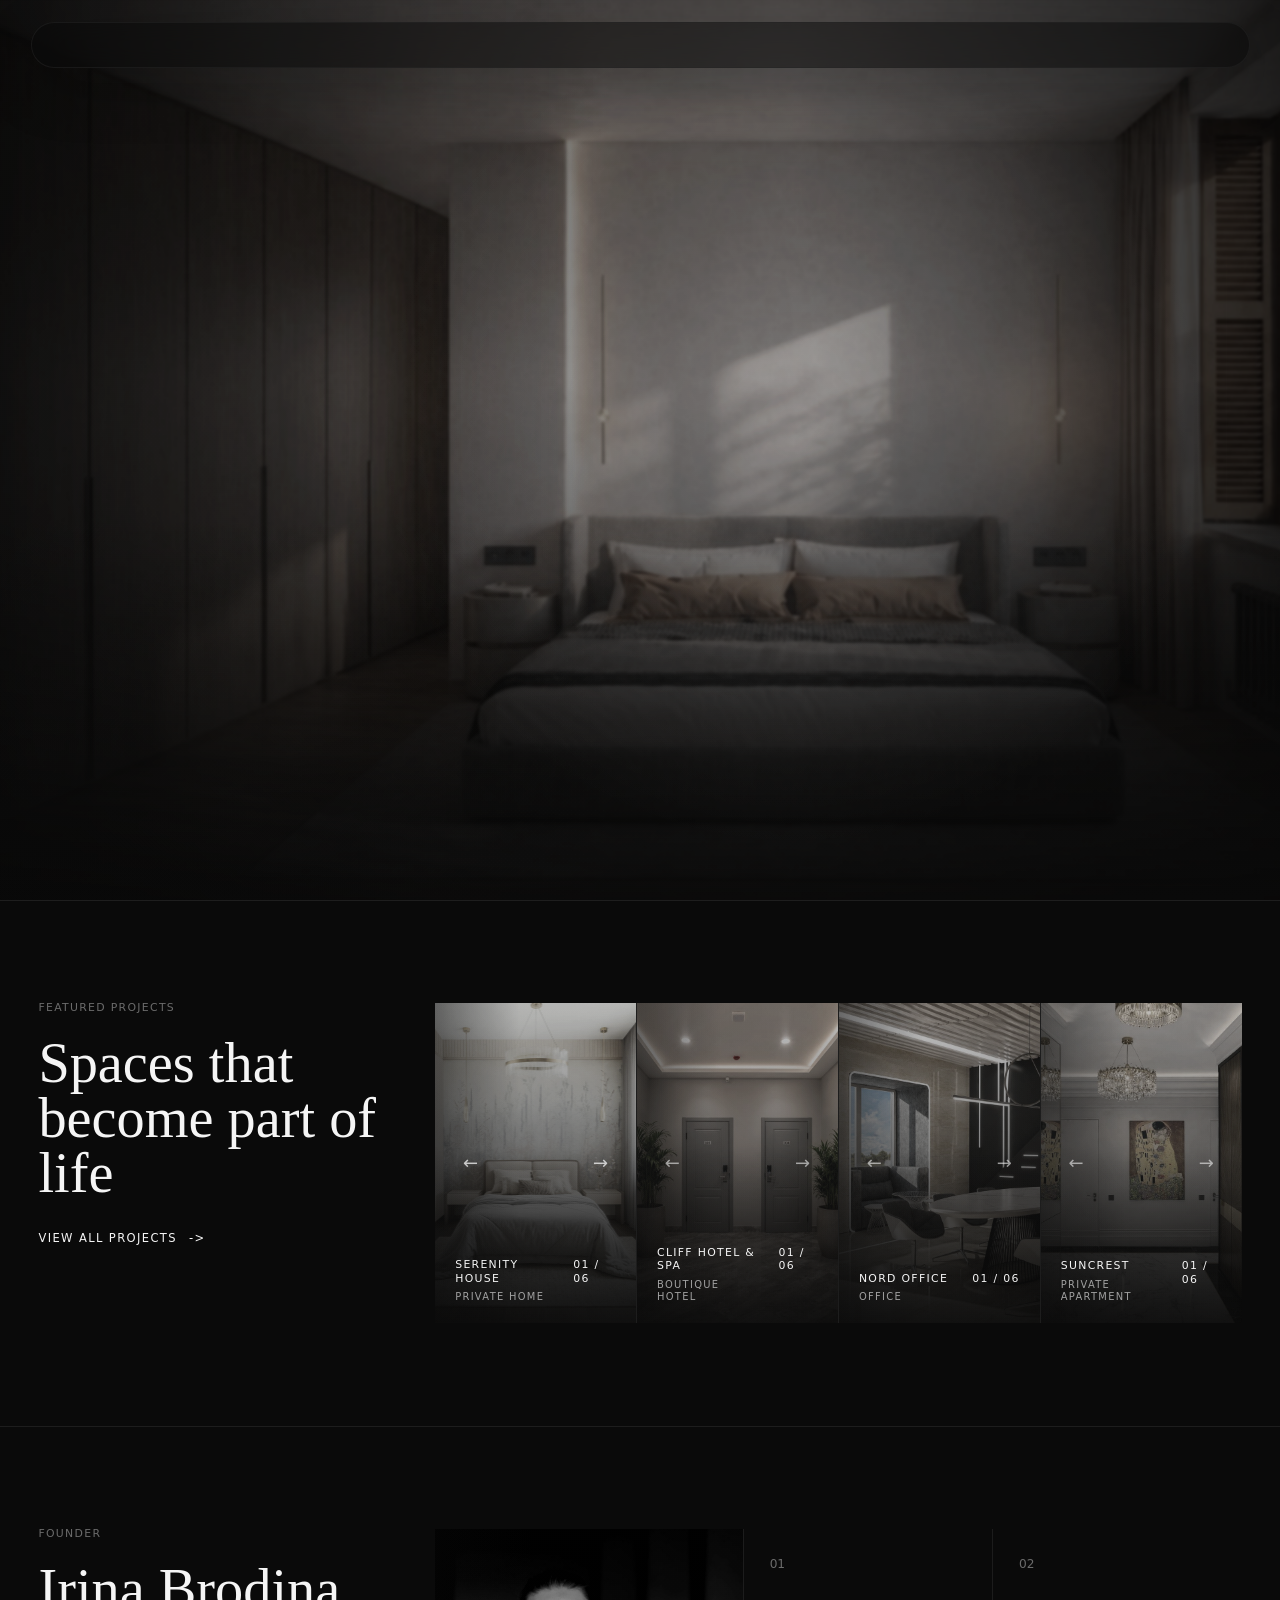
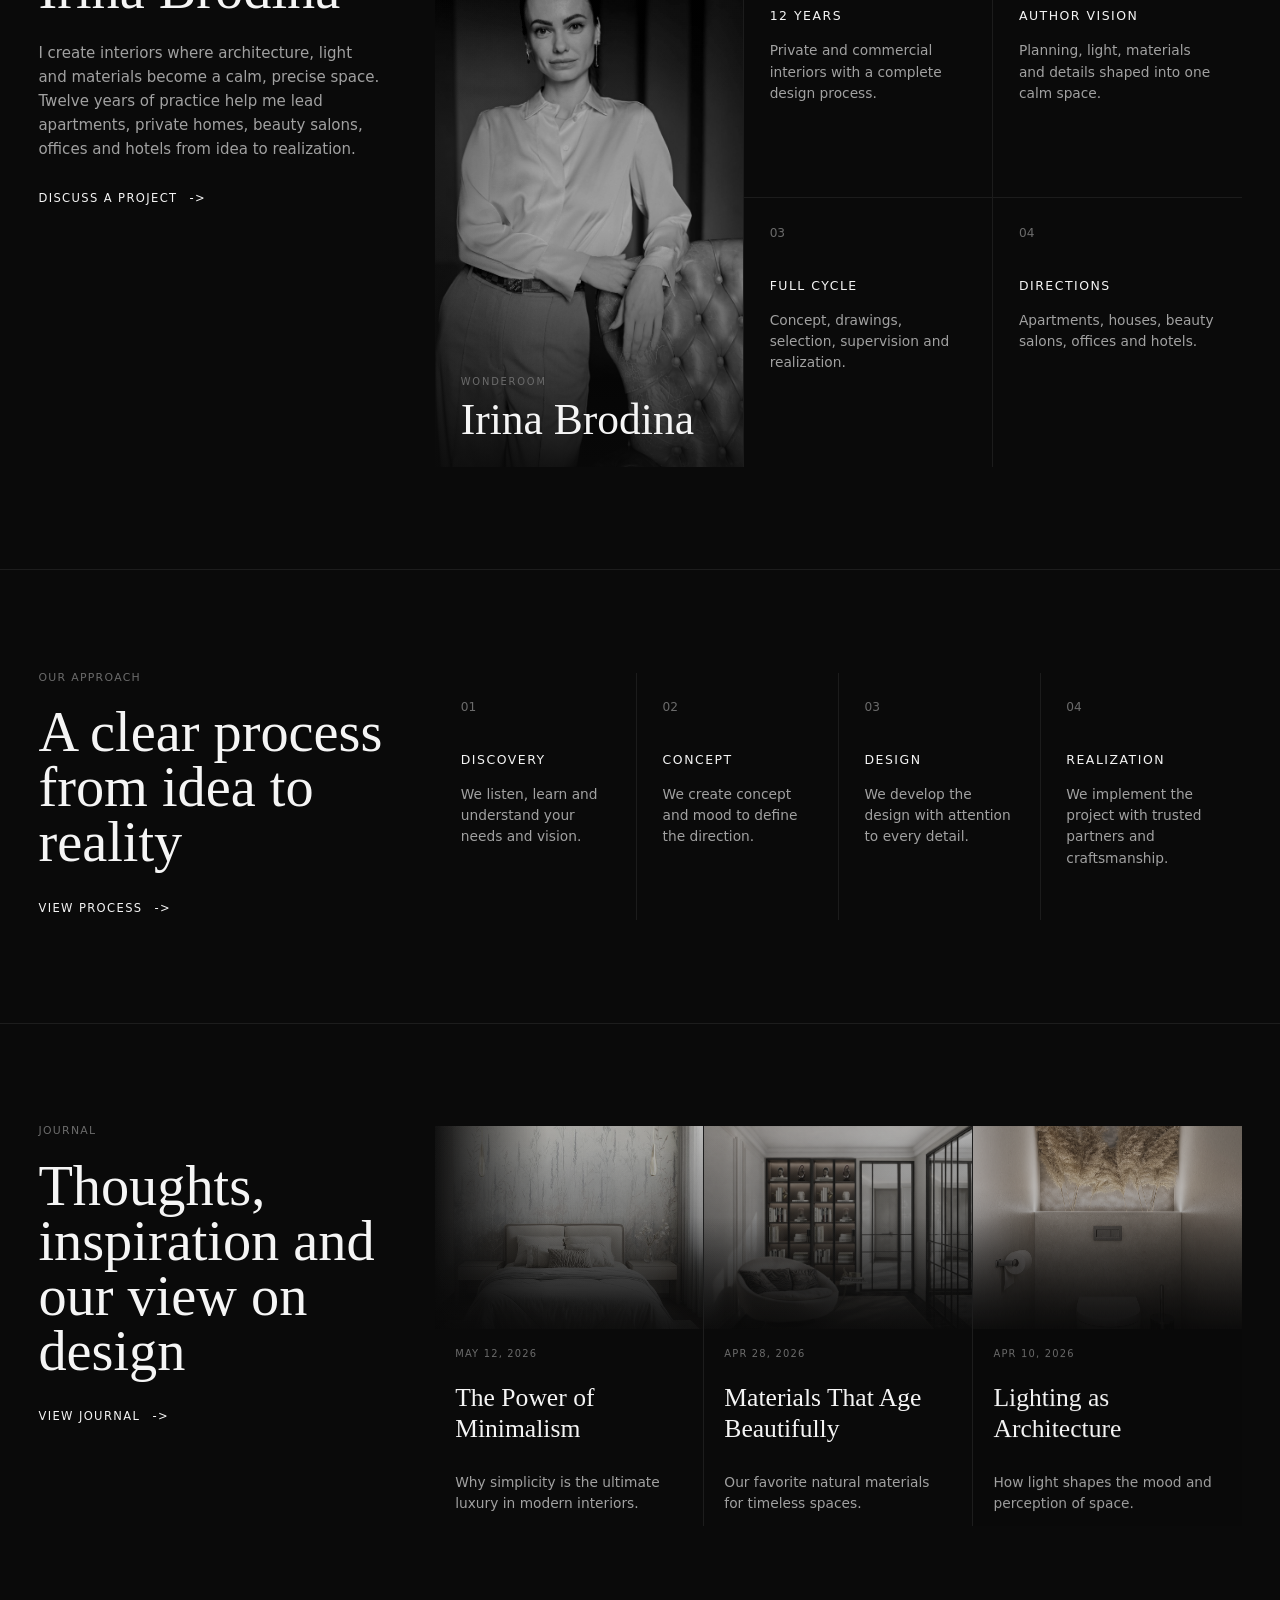
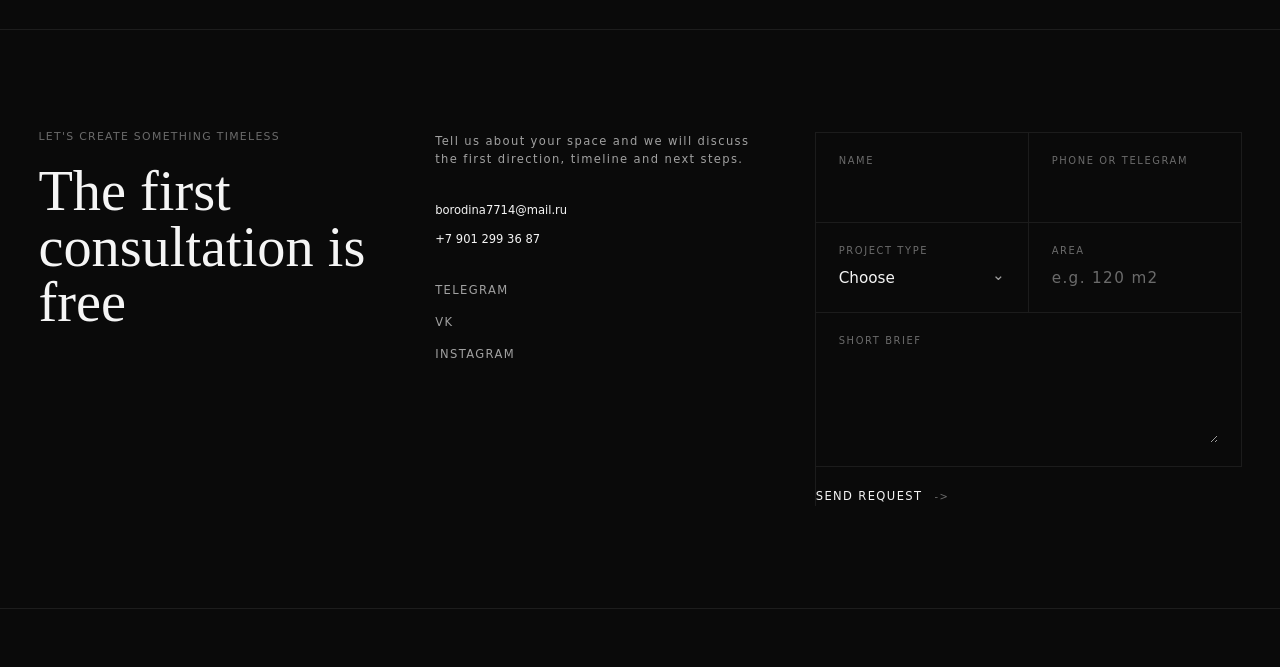
==== index.html @ 6af22ea6 "Publish Wonderoom site" ====
<!DOCTYPE html><!--IxKHUyxn0K_UED8dIggJj--><html lang="ru"><head><meta charSet="utf-8"/><meta name="viewport" content="width=device-width, initial-scale=1"/><link rel="stylesheet" href="/_next/static/css/6bedab13535512f5.css" data-precedence="next"/><link rel="preload" as="script" fetchPriority="low" href="/_next/static/chunks/webpack-cd83c9cb890566c8.js"/><script src="/_next/static/chunks/acfafb44-8249079a6627ac92.js" async=""></script><script src="/_next/static/chunks/920-04951d5553441ac6.js" async=""></script><script src="/_next/static/chunks/main-app-3232a878d8e9ecc8.js" async=""></script><script src="/_next/static/chunks/app/layout-41213d267ded97e7.js" async=""></script><script src="/_next/static/chunks/04763798-db63f59124e081f3.js" async=""></script><script src="/_next/static/chunks/419-ff4fd379685bbec3.js" async=""></script><script src="/_next/static/chunks/app/page-e47fb7f293f98ce8.js" async=""></script><meta name="theme-color" content="#0A0A0A"/><meta name="color-scheme" content="dark"/><title>Wonderoom - студия дизайна интерьеров</title><meta name="description" content="Wonderoom - премиальная студия дизайна интерьеров Ирины Бродиной: квартиры, частные дома, офисы, отели и салоны красоты с полным циклом проектирования."/><meta name="application-name" content="Wonderoom"/><meta name="author" content="Irina Brodina"/><meta name="keywords" content="дизайн интерьера,дизайн интерьеров,студия дизайна интерьера,дизайн проект интерьера,дизайн интерьера квартиры,дизайн интерьера дома,современный дизайн интерьера,дизайн интерьера кухни,дизайн интерьера спальни,дизайн интерьера гостиной,дизайн интерьера фото,дизайн интерьера онлайн,дизайн интерьера 3d,интерьерная студия,дизайнер интерьера,премиальный дизайн интерьера,дизайн интерьера Москва,дизайн интерьера Санкт-Петербург,дизайн интерьера Екатеринбург,дизайн интерьера Краснодар,дизайн интерьера Сочи"/><meta name="creator" content="Wonderoom Studio"/><meta name="publisher" content="Wonderoom Studio"/><meta name="robots" content="index, follow"/><meta name="googlebot" content="index, follow, max-video-preview:-1, max-image-preview:large, max-snippet:-1"/><link rel="canonical" href="https://wonderoom.studio"/><link rel="alternate" hrefLang="ru" href="https://wonderoom.studio"/><link rel="alternate" hrefLang="en" href="https://wonderoom.studio"/><meta property="og:title" content="Wonderoom - студия дизайна интерьеров"/><meta property="og:description" content="Wonderoom - премиальная студия дизайна интерьеров Ирины Бродиной: квартиры, частные дома, офисы, отели и салоны красоты с полным циклом проектирования."/><meta property="og:url" content="https://wonderoom.studio"/><meta property="og:site_name" content="Wonderoom"/><meta property="og:locale" content="ru_RU"/><meta property="og:image" content="https://wonderoom.studio/images/wonderoom-hero.jpg"/><meta property="og:image:width" content="1200"/><meta property="og:image:height" content="630"/><meta property="og:image:alt" content="Wonderoom interior design studio"/><meta property="og:locale:alternate" content="en_US"/><meta property="og:type" content="website"/><meta name="twitter:card" content="summary_large_image"/><meta name="twitter:title" content="Wonderoom - студия дизайна интерьеров"/><meta name="twitter:description" content="Wonderoom - премиальная студия дизайна интерьеров Ирины Бродиной: квартиры, частные дома, офисы, отели и салоны красоты с полным циклом проектирования."/><meta name="twitter:image" content="https://wonderoom.studio/images/wonderoom-hero.jpg"/><script src="/_next/static/chunks/polyfills-42372ed130431b0a.js" noModule=""></script></head><body><div hidden=""><!--$--><!--/$--></div><script type="application/ld+json">{"@context":"https://schema.org","@type":"InteriorDesign","name":"Wonderoom","url":"https://wonderoom.studio","image":"https://wonderoom.studio/images/wonderoom-hero.jpg","description":"Wonderoom - премиальная студия дизайна интерьеров Ирины Бродиной: квартиры, частные дома, офисы, отели и салоны красоты с полным циклом проектирования.","founder":{"@type":"Person","name":"Ирина Бродина","alternateName":"Irina Brodina"},"email":"borodina7714@mail.ru","telephone":"+79012993687","sameAs":["https://t.me/Amaya_weekday","https://vk.com/borodina7714","https://instagram.com/Amaya_weekday"],"areaServed":["Москва","Санкт-Петербург","Екатеринбург","Краснодар","Сочи","Россия"],"serviceType":["Дизайн интерьера квартиры","Дизайн интерьера дома","Дизайн интерьера офиса","Дизайн интерьера отеля","Дизайн интерьера салона красоты"]}</script><main id="top" class="wonderoom-site   "><nav class="hero-nav" aria-label="Primary navigation"><a href="#top" aria-label="Wonderoom home">Wonderoom</a><div class="hero-menu"><a href="#projects">Projects</a><a href="#studio">Studio</a><a href="#approach">Approach</a><a href="#journal">Journal</a><a href="#contacts">Contacts</a></div><div class="hero-actions"><button type="button" class="language-toggle" aria-label="Switch language"><span class="">RU</span><span>/</span><span class="is-active">EN</span></button><button type="button" class="hero-menu-button" aria-expanded="false"><span class="menu-line" aria-hidden="true"></span><span>Menu</span></button></div></nav><section class="intro-hero" aria-label="Wonderoom interior design studio"><div class="hero-visual" aria-hidden="true"></div><div class="hero-shade" aria-hidden="true"></div><div class="threshold-frame" aria-hidden="true"><div class="threshold-blackout"></div><div class="threshold-aperture"><div class="threshold-sweep"></div></div><div class="threshold-veil"></div><span class="threshold-line threshold-line-center"></span></div><div class="hero-layout"><div class="hero-copy"><p class="hero-kicker">Interior Design Studio</p><h1>Wonderoom</h1><p>We create timeless spaces for living, hospitality and business. Architecture. Interiors. Atmosphere.</p><a href="#projects" class="site-link">Explore projects<span aria-hidden="true">-&gt;</span></a></div><div class="hero-directions" aria-label="Studio directions"><a href="#projects" class="hero-direction"><span>Private Homes</span><span>01</span></a><a href="#projects" class="hero-direction"><span>Hotels</span><span>02</span></a><a href="#projects" class="hero-direction"><span>Offices</span><span>03</span></a><a href="#projects" class="hero-direction"><span>Beauty Salons</span><span>04</span></a><a href="#projects" class="hero-direction"><span>Commercial Spaces</span><span>05</span></a></div></div><div class="site-mobile-menu " aria-hidden="true" aria-label="Menu" aria-modal="false" role="dialog"><button type="button" class="site-mobile-menu__close" aria-label="Close"><span aria-hidden="true"></span><span aria-hidden="true"></span></button><nav class="site-mobile-menu__nav" aria-label="Menu"><button type="button">Projects</button><button type="button">Studio</button><button type="button">Approach</button><button type="button">Journal</button><button type="button">Contacts</button></nav></div></section><section id="projects" class="site-section featured-section"><div class="section-heading"><p class="section-eyebrow">Featured projects</p><h2>Spaces that become part of life</h2><a href="#contacts" class="site-link">View all projects<span aria-hidden="true">-&gt;</span></a></div><div class="project-showcase" aria-label="Serenity House"><article class="project-card project-card-1 is-active"><button type="button" class="project-card__preview" aria-label="Serenity House: Private Home"><span class="project-image" style="--project-image:url(&quot;/images/projects/wonderoom-private-home-01.jpg&quot;)" aria-hidden="true"></span><span class="project-meta"><span><strong>Serenity House</strong><small>Private Home</small></span><span>01 / 06</span></span></button><span class="project-controls" aria-label="Serenity House"><button type="button" aria-label="Serenity House previous image">←</button><button type="button" aria-label="Serenity House next image">→</button></span></article><article class="project-card project-card-2 "><button type="button" class="project-card__preview" aria-label="Cliff Hotel &amp; Spa: Boutique Hotel"><span class="project-image" style="--project-image:url(&quot;/images/projects/wonderoom-hotel-01.jpg&quot;)" aria-hidden="true"></span><span class="project-meta"><span><strong>Cliff Hotel &amp; Spa</strong><small>Boutique Hotel</small></span><span>01 / 06</span></span></button><span class="project-controls" aria-label="Cliff Hotel &amp; Spa"><button type="button" aria-label="Cliff Hotel &amp; Spa previous image">←</button><button type="button" aria-label="Cliff Hotel &amp; Spa next image">→</button></span></article><article class="project-card project-card-3 "><button type="button" class="project-card__preview" aria-label="Nord Office: Office"><span class="project-image" style="--project-image:url(&quot;/images/projects/wonderoom-office-01.jpg&quot;)" aria-hidden="true"></span><span class="project-meta"><span><strong>Nord Office</strong><small>Office</small></span><span>01 / 06</span></span></button><span class="project-controls" aria-label="Nord Office"><button type="button" aria-label="Nord Office previous image">←</button><button type="button" aria-label="Nord Office next image">→</button></span></article><article class="project-card project-card-4 "><button type="button" class="project-card__preview" aria-label="Suncrest: Private Apartment"><span class="project-image" style="--project-image:url(&quot;/images/projects/wonderoom-suncrest-01.jpg&quot;)" aria-hidden="true"></span><span class="project-meta"><span><strong>Suncrest</strong><small>Private Apartment</small></span><span>01 / 06</span></span></button><span class="project-controls" aria-label="Suncrest"><button type="button" aria-label="Suncrest previous image">←</button><button type="button" aria-label="Suncrest next image">→</button></span></article></div></section><section id="studio" class="site-section studio-section"><div class="section-heading"><p class="section-eyebrow">Founder</p><h2>Irina Brodina</h2><p>I create interiors where architecture, light and materials become a calm, precise space. Twelve years of practice help me lead apartments, private homes, beauty salons, offices and hotels from idea to realization.</p><a href="#contacts" class="site-link">Discuss a project<span aria-hidden="true">-&gt;</span></a></div><div class="studio-values studio-founder-grid"><figure class="founder-portrait" aria-label="Irina Brodina"><span class="founder-portrait__image" aria-hidden="true"></span><figcaption><span>Wonderoom</span><strong>Irina Brodina</strong></figcaption></figure><article class="value-card"><span>01</span><h3>12 years</h3><p>Private and commercial interiors with a complete design process.</p></article><article class="value-card"><span>02</span><h3>Author vision</h3><p>Planning, light, materials and details shaped into one calm space.</p></article><article class="value-card"><span>03</span><h3>Full cycle</h3><p>Concept, drawings, selection, supervision and realization.</p></article><article class="value-card"><span>04</span><h3>Directions</h3><p>Apartments, houses, beauty salons, offices and hotels.</p></article></div></section><section id="approach" class="site-section approach-section"><div class="section-heading"><p class="section-eyebrow">Our approach</p><h2>A clear process from idea to reality</h2><a href="#contacts" class="site-link">View process<span aria-hidden="true">-&gt;</span></a></div><div class="process-grid"><article class="process-step"><span>01</span><h3>Discovery</h3><p>We listen, learn and understand your needs and vision.</p></article><article class="process-step"><span>02</span><h3>Concept</h3><p>We create concept and mood to define the direction.</p></article><article class="process-step"><span>03</span><h3>Design</h3><p>We develop the design with attention to every detail.</p></article><article class="process-step"><span>04</span><h3>Realization</h3><p>We implement the project with trusted partners and craftsmanship.</p></article></div></section><section id="journal" class="site-section journal-section"><div class="section-heading"><p class="section-eyebrow">Journal</p><h2>Thoughts, inspiration and our view on design</h2><a href="#contacts" class="site-link">View journal<span aria-hidden="true">-&gt;</span></a></div><div class="journal-grid"><article class="journal-card journal-card-1"><span class="journal-image" aria-hidden="true"></span><time>May 12, 2026</time><h3>The Power of Minimalism</h3><p>Why simplicity is the ultimate luxury in modern interiors.</p></article><article class="journal-card journal-card-2"><span class="journal-image" aria-hidden="true"></span><time>Apr 28, 2026</time><h3>Materials That Age Beautifully</h3><p>Our favorite natural materials for timeless spaces.</p></article><article class="journal-card journal-card-3"><span class="journal-image" aria-hidden="true"></span><time>Apr 10, 2026</time><h3>Lighting as Architecture</h3><p>How light shapes the mood and perception of space.</p></article></div></section><section id="contacts" class="site-section contact-section"><div class="section-heading"><p class="section-eyebrow">Let&#x27;s create something timeless</p><h2>The first consultation is free</h2></div><div class="contact-details"><div class="contact-copy"><p>Tell us about your space and we will discuss the first direction, timeline and next steps.</p><address><a href="mailto:borodina7714@mail.ru">borodina7714@mail.ru</a><a href="tel:+79012993687">+7 901 299 36 87</a></address><div class="social-links"><a href="https://t.me/Amaya_weekday">Telegram</a><a href="https://vk.com/borodina7714">VK</a><a href="https://instagram.com/Amaya_weekday">Instagram</a></div></div><form class="contact-form"><label><span>Name</span><input autoComplete="name" required="" name="name"/></label><label><span>Phone or Telegram</span><input autoComplete="tel" required="" name="contact"/></label><label><span>Project type</span><input type="hidden" required="" name="projectType" value=""/><div class="contact-select "><button type="button" class="contact-select__trigger" aria-expanded="false"><span>Choose</span><span aria-hidden="true">⌄</span></button><div class="contact-select__options"><button type="button">Apartment</button><button type="button">Private home</button><button type="button">Beauty salon</button><button type="button">Office</button><button type="button">Hotel</button></div></div></label><label><span>Area</span><input placeholder="e.g. 120 m2" name="area"/></label><label class="contact-form__message"><span>Short brief</span><textarea name="message" rows="4" required=""></textarea></label><button type="submit" class="site-link contact-form__submit">Send request<span aria-hidden="true">-&gt;</span></button></form></div></section><footer class="site-footer"><a href="#top">Wonderoom</a><span>© 2026 Wonderoom Studio. <!-- -->All rights reserved.</span><a href="#top">Privacy policy</a></footer></main><!--$--><!--/$--><script src="/_next/static/chunks/webpack-cd83c9cb890566c8.js" id="_R_" async=""></script><script>(self.__next_f=self.__next_f||[]).push([0])</script><script>self.__next_f.push([1,"1:\"$Sreact.fragment\"\n2:I[6075,[\"177\",\"static/chunks/app/layout-41213d267ded97e7.js\"],\"AppProviders\"]\n3:I[4827,[],\"\"]\n4:I[1063,[],\"\"]\n5:I[746,[\"701\",\"static/chunks/04763798-db63f59124e081f3.js\",\"419\",\"static/chunks/419-ff4fd379685bbec3.js\",\"974\",\"static/chunks/app/page-e47fb7f293f98ce8.js\"],\"IntroHero\"]\n6:I[6050,[],\"OutletBoundary\"]\n8:I[9479,[],\"AsyncMetadataOutlet\"]\na:I[6050,[],\"ViewportBoundary\"]\nc:I[6050,[],\"MetadataBoundary\"]\nd:\"$Sreact.suspense\"\nf:I[6177,[],\"\"]\n:HL[\"/_next/static/css/6bedab13535512f5.css\",\"style\"]\n"])</script><script>self.__next_f.push([1,"0:{\"P\":null,\"b\":\"IxKHUyxn0K-UED8dIggJj\",\"p\":\"\",\"c\":[\"\",\"\"],\"i\":false,\"f\":[[[\"\",{\"children\":[\"__PAGE__\",{}]},\"$undefined\",\"$undefined\",true],[\"\",[\"$\",\"$1\",\"c\",{\"children\":[[[\"$\",\"link\",\"0\",{\"rel\":\"stylesheet\",\"href\":\"/_next/static/css/6bedab13535512f5.css\",\"precedence\":\"next\",\"crossOrigin\":\"$undefined\",\"nonce\":\"$undefined\"}]],[\"$\",\"html\",null,{\"lang\":\"ru\",\"children\":[\"$\",\"body\",null,{\"children\":[[\"$\",\"script\",null,{\"type\":\"application/ld+json\",\"dangerouslySetInnerHTML\":{\"__html\":\"{\\\"@context\\\":\\\"https://schema.org\\\",\\\"@type\\\":\\\"InteriorDesign\\\",\\\"name\\\":\\\"Wonderoom\\\",\\\"url\\\":\\\"https://wonderoom.studio\\\",\\\"image\\\":\\\"https://wonderoom.studio/images/wonderoom-hero.jpg\\\",\\\"description\\\":\\\"Wonderoom - премиальная студия дизайна интерьеров Ирины Бродиной: квартиры, частные дома, офисы, отели и салоны красоты с полным циклом проектирования.\\\",\\\"founder\\\":{\\\"@type\\\":\\\"Person\\\",\\\"name\\\":\\\"Ирина Бродина\\\",\\\"alternateName\\\":\\\"Irina Brodina\\\"},\\\"email\\\":\\\"borodina7714@mail.ru\\\",\\\"telephone\\\":\\\"+79012993687\\\",\\\"sameAs\\\":[\\\"https://t.me/Amaya_weekday\\\",\\\"https://vk.com/borodina7714\\\",\\\"https://instagram.com/Amaya_weekday\\\"],\\\"areaServed\\\":[\\\"Москва\\\",\\\"Санкт-Петербург\\\",\\\"Екатеринбург\\\",\\\"Краснодар\\\",\\\"Сочи\\\",\\\"Россия\\\"],\\\"serviceType\\\":[\\\"Дизайн интерьера квартиры\\\",\\\"Дизайн интерьера дома\\\",\\\"Дизайн интерьера офиса\\\",\\\"Дизайн интерьера отеля\\\",\\\"Дизайн интерьера салона красоты\\\"]}\"}}],[\"$\",\"$L2\",null,{\"children\":[\"$\",\"$L3\",null,{\"parallelRouterKey\":\"children\",\"error\":\"$undefined\",\"errorStyles\":\"$undefined\",\"errorScripts\":\"$undefined\",\"template\":[\"$\",\"$L4\",null,{}],\"templateStyles\":\"$undefined\",\"templateScripts\":\"$undefined\",\"notFound\":[[[\"$\",\"title\",null,{\"children\":\"404: This page could not be found.\"}],[\"$\",\"div\",null,{\"style\":{\"fontFamily\":\"system-ui,\\\"Segoe UI\\\",Roboto,Helvetica,Arial,sans-serif,\\\"Apple Color Emoji\\\",\\\"Segoe UI Emoji\\\"\",\"height\":\"100vh\",\"textAlign\":\"center\",\"display\":\"flex\",\"flexDirection\":\"column\",\"alignItems\":\"center\",\"justifyContent\":\"center\"},\"children\":[\"$\",\"div\",null,{\"children\":[[\"$\",\"style\",null,{\"dangerouslySetInnerHTML\":{\"__html\":\"body{color:#000;background:#fff;margin:0}.next-error-h1{border-right:1px solid rgba(0,0,0,.3)}@media (prefers-color-scheme:dark){body{color:#fff;background:#000}.next-error-h1{border-right:1px solid rgba(255,255,255,.3)}}\"}}],[\"$\",\"h1\",null,{\"className\":\"next-error-h1\",\"style\":{\"display\":\"inline-block\",\"margin\":\"0 20px 0 0\",\"padding\":\"0 23px 0 0\",\"fontSize\":24,\"fontWeight\":500,\"verticalAlign\":\"top\",\"lineHeight\":\"49px\"},\"children\":404}],[\"$\",\"div\",null,{\"style\":{\"display\":\"inline-block\"},\"children\":[\"$\",\"h2\",null,{\"style\":{\"fontSize\":14,\"fontWeight\":400,\"lineHeight\":\"49px\",\"margin\":0},\"children\":\"This page could not be found.\"}]}]]}]}]],[]],\"forbidden\":\"$undefined\",\"unauthorized\":\"$undefined\"}]}]]}]}]]}],{\"children\":[\"__PAGE__\",[\"$\",\"$1\",\"c\",{\"children\":[[\"$\",\"$L5\",null,{}],null,[\"$\",\"$L6\",null,{\"children\":[\"$L7\",[\"$\",\"$L8\",null,{\"promise\":\"$@9\"}]]}]]}],{},null,false]},null,false],[\"$\",\"$1\",\"h\",{\"children\":[null,[[\"$\",\"$La\",null,{\"children\":\"$Lb\"}],null],[\"$\",\"$Lc\",null,{\"children\":[\"$\",\"div\",null,{\"hidden\":true,\"children\":[\"$\",\"$d\",null,{\"fallback\":null,\"children\":\"$Le\"}]}]}]]}],false]],\"m\":\"$undefined\",\"G\":[\"$f\",[]],\"s\":false,\"S\":true}\n"])</script><script>self.__next_f.push([1,"b:[[\"$\",\"meta\",\"0\",{\"charSet\":\"utf-8\"}],[\"$\",\"meta\",\"1\",{\"name\":\"viewport\",\"content\":\"width=device-width, initial-scale=1\"}],[\"$\",\"meta\",\"2\",{\"name\":\"theme-color\",\"content\":\"#0A0A0A\"}],[\"$\",\"meta\",\"3\",{\"name\":\"color-scheme\",\"content\":\"dark\"}]]\n7:null\n"])</script><script>self.__next_f.push([1,"9:{\"metadata\":[[\"$\",\"title\",\"0\",{\"children\":\"Wonderoom - студия дизайна интерьеров\"}],[\"$\",\"meta\",\"1\",{\"name\":\"description\",\"content\":\"Wonderoom - премиальная студия дизайна интерьеров Ирины Бродиной: квартиры, частные дома, офисы, отели и салоны красоты с полным циклом проектирования.\"}],[\"$\",\"meta\",\"2\",{\"name\":\"application-name\",\"content\":\"Wonderoom\"}],[\"$\",\"meta\",\"3\",{\"name\":\"author\",\"content\":\"Irina Brodina\"}],[\"$\",\"meta\",\"4\",{\"name\":\"keywords\",\"content\":\"дизайн интерьера,дизайн интерьеров,студия дизайна интерьера,дизайн проект интерьера,дизайн интерьера квартиры,дизайн интерьера дома,современный дизайн интерьера,дизайн интерьера кухни,дизайн интерьера спальни,дизайн интерьера гостиной,дизайн интерьера фото,дизайн интерьера онлайн,дизайн интерьера 3d,интерьерная студия,дизайнер интерьера,премиальный дизайн интерьера,дизайн интерьера Москва,дизайн интерьера Санкт-Петербург,дизайн интерьера Екатеринбург,дизайн интерьера Краснодар,дизайн интерьера Сочи\"}],[\"$\",\"meta\",\"5\",{\"name\":\"creator\",\"content\":\"Wonderoom Studio\"}],[\"$\",\"meta\",\"6\",{\"name\":\"publisher\",\"content\":\"Wonderoom Studio\"}],[\"$\",\"meta\",\"7\",{\"name\":\"robots\",\"content\":\"index, follow\"}],[\"$\",\"meta\",\"8\",{\"name\":\"googlebot\",\"content\":\"index, follow, max-video-preview:-1, max-image-preview:large, max-snippet:-1\"}],[\"$\",\"link\",\"9\",{\"rel\":\"canonical\",\"href\":\"https://wonderoom.studio\"}],[\"$\",\"link\",\"10\",{\"rel\":\"alternate\",\"hrefLang\":\"ru\",\"href\":\"https://wonderoom.studio\"}],[\"$\",\"link\",\"11\",{\"rel\":\"alternate\",\"hrefLang\":\"en\",\"href\":\"https://wonderoom.studio\"}],[\"$\",\"meta\",\"12\",{\"property\":\"og:title\",\"content\":\"Wonderoom - студия дизайна интерьеров\"}],[\"$\",\"meta\",\"13\",{\"property\":\"og:description\",\"content\":\"Wonderoom - премиальная студия дизайна интерьеров Ирины Бродиной: квартиры, частные дома, офисы, отели и салоны красоты с полным циклом проектирования.\"}],[\"$\",\"meta\",\"14\",{\"property\":\"og:url\",\"content\":\"https://wonderoom.studio\"}],[\"$\",\"meta\",\"15\",{\"property\":\"og:site_name\",\"content\":\"Wonderoom\"}],[\"$\",\"meta\",\"16\",{\"property\":\"og:locale\",\"content\":\"ru_RU\"}],[\"$\",\"meta\",\"17\",{\"property\":\"og:image\",\"content\":\"https://wonderoom.studio/images/wonderoom-hero.jpg\"}],[\"$\",\"meta\",\"18\",{\"property\":\"og:image:width\",\"content\":\"1200\"}],[\"$\",\"meta\",\"19\",{\"property\":\"og:image:height\",\"content\":\"630\"}],[\"$\",\"meta\",\"20\",{\"property\":\"og:image:alt\",\"content\":\"Wonderoom interior design studio\"}],[\"$\",\"meta\",\"21\",{\"property\":\"og:locale:alternate\",\"content\":\"en_US\"}],[\"$\",\"meta\",\"22\",{\"property\":\"og:type\",\"content\":\"website\"}],[\"$\",\"meta\",\"23\",{\"name\":\"twitter:card\",\"content\":\"summary_large_image\"}],[\"$\",\"meta\",\"24\",{\"name\":\"twitter:title\",\"content\":\"Wonderoom - студия дизайна интерьеров\"}],[\"$\",\"meta\",\"25\",{\"name\":\"twitter:description\",\"content\":\"Wonderoom - премиальная студия дизайна интерьеров Ирины Бродиной: квартиры, частные дома, офисы, отели и салоны красоты с полным циклом проектирования.\"}],[\"$\",\"meta\",\"26\",{\"name\":\"twitter:image\",\"content\":\"https://wonderoom.studio/images/wonderoom-hero.jpg\"}]],\"error\":null,\"digest\":\"$undefined\"}\n"])</script><script>self.__next_f.push([1,"e:\"$9:metadata\"\n"])</script></body></html>
---- _next/static/css/6bedab13535512f5.css ----
:root{--color-background-primary:10 10 10;--color-background-secondary:17 17 17;--color-surface:23 23 23;--color-border:38 38 38;--color-text-primary:245 245 245;--color-text-secondary:161 161 161;--color-text-muted:107 107 107;--page-gutter:clamp(1.25rem,4vw,4rem);--container-max:90rem;--content-max:72rem;--measure-max:46rem;--grid-columns:12;--grid-gap:clamp(1rem,2vw,2rem);--section-space-min:10rem;--section-space:12rem;--section-space-max:13.75rem;--space-1:0.25rem;--space-2:0.5rem;--space-3:0.75rem;--space-4:1rem;--space-5:1.25rem;--space-6:1.5rem;--space-8:2rem;--space-10:2.5rem;--space-12:3rem;--space-16:4rem;--space-20:5rem;--space-24:6rem;--space-32:8rem;--space-40:10rem;--space-48:12rem;--space-56:14rem;--radius-none:0;--radius-subtle:0.5rem;--radius-card:1rem;--radius-pill:9999px;--shadow-none:none;--z-base:0;--z-dropdown:20;--z-sticky:30;--z-overlay:40;--z-modal:50;--font-sans:"Geist","Neue Montreal",Inter,ui-sans-serif,system-ui,-apple-system,BlinkMacSystemFont,"Segoe UI",sans-serif;--font-display:"Cormorant Garamond",Georgia,Cambria,"Times New Roman",Times,serif;--font-mono:"SFMono-Regular",Consolas,"Liberation Mono",Menlo,Courier,monospace;--font-size-small:0.875rem;--font-size-body:1.125rem;--font-size-subtitle:1.5rem;--font-size-section-title:4rem;--font-size-hero-title:7rem;--line-height-hero:0.95;--line-height-title:1;--line-height-subtitle:1.25;--line-height-body:1.6;--line-height-small:1.45;--letter-spacing-default:0;--letter-spacing-title:0;--letter-spacing-ui:0;--font-weight-regular:400;--font-weight-medium:500;--font-weight-semibold:600;--duration-fast:300ms;--duration-normal:600ms;--duration-slow:1000ms;--duration-hero-intro:2800ms;--ease-cinematic:cubic-bezier(0.16,1,0.3,1);--ease-soft:cubic-bezier(0.22,1,0.36,1);--ease-fade:cubic-bezier(0.33,1,0.68,1);--blur-reveal:1rem;--scale-reveal:1.025}@media (prefers-reduced-motion:reduce){*,:after,:before{animation-duration:.01ms!important;animation-iteration-count:1!important;scroll-behavior:auto!important;transition-duration:.01ms!important}}.wonderoom-site{min-height:100vh;overflow-x:hidden;background:rgb(var(--color-background-primary));color:rgb(var(--color-text-primary));position:relative}.wonderoom-site button{font:inherit}.wonderoom-site a,.wonderoom-site button{-webkit-tap-highlight-color:transparent}.wonderoom-site a:focus-visible,.wonderoom-site button:focus-visible{outline:1px solid rgb(var(--color-text-secondary)/.7);outline-offset:.35rem}.intro-hero{min-height:100svh;overflow:hidden;isolation:isolate;border-bottom:1px solid rgb(var(--color-border)/.72);background:rgb(var(--color-background-primary))}.intro-hero,.site-footer,.site-section{position:relative}.intro-hero:before,.site-section:after,.site-section:before{position:absolute;inset:0;content:"";display:none;pointer-events:none}.intro-hero:before{z-index:1;opacity:.32;background:linear-gradient(112deg,transparent 0 34%,rgb(var(--color-text-primary)/.045) 48%,transparent 64%),radial-gradient(circle at 70% 34%,rgb(var(--color-text-primary)/.05),transparent 24rem);filter:blur(9px);animation:room-light-drift 16s var(--ease-cinematic) infinite alternate}.hero-visual{z-index:0;transform-origin:center;background-image:linear-gradient(90deg,rgb(var(--color-background-primary)/.82) 0,rgb(var(--color-background-primary)/.2) 34%,rgb(var(--color-background-primary)/.06) 62%,rgb(var(--color-background-primary)/.74) 100%),linear-gradient(180deg,rgb(var(--color-background-primary)/.25) 0,rgb(var(--color-background-primary)/.08) 42%,rgb(var(--color-background-primary)/.82) 100%),url(/images/wonderoom-hero.jpg);background-position:50%;background-size:cover;filter:saturate(.42);will-change:transform,filter}.hero-shade,.hero-visual{position:absolute;inset:0}.hero-shade{z-index:1;background:radial-gradient(circle at 62% 48%,rgb(var(--color-text-primary)/.1),transparent 26rem),linear-gradient(90deg,rgb(var(--color-background-primary)/.28),transparent 48%),linear-gradient(180deg,transparent 58%,rgb(var(--color-background-primary)/.8));pointer-events:none;animation:room-light-drift 18s var(--ease-cinematic) infinite alternate}.hero-layout{position:relative;z-index:4;display:grid;width:100%;min-height:100svh;grid-template-rows:auto 1fr;gap:clamp(2rem,5vw,5rem);padding:clamp(1.25rem,3vw,3rem)}.hero-nav{position:fixed;top:clamp(.85rem,2vw,1.35rem);right:clamp(.85rem,2.4vw,2.25rem);left:clamp(.85rem,2.4vw,2.25rem);z-index:120;display:grid;width:auto;min-width:0;grid-template-columns:minmax(8rem,1fr) auto minmax(8rem,1fr);align-items:center;gap:2rem;padding:.85rem clamp(1rem,1.8vw,1.35rem);border:1px solid rgb(var(--color-border)/.55);border-radius:9999px;background:rgb(var(--color-background-primary)/.54);backdrop-filter:blur(18px);box-shadow:0 1.2rem 3.5rem rgb(var(--color-background-primary)/.24);color:rgb(var(--color-text-primary)/.82);font-size:.72rem;letter-spacing:.1em;line-height:1;text-transform:uppercase;transform:translateZ(0) scale(1);will-change:opacity,transform,filter;transition:opacity .82s var(--ease-soft),transform .92s var(--ease-cinematic),filter .82s var(--ease-soft),background-color var(--duration-normal) var(--ease-soft),border-color var(--duration-normal) var(--ease-soft)}.wonderoom-site.is-menu-open .hero-nav,.wonderoom-site.is-nav-hidden .hero-nav{opacity:0;pointer-events:none;filter:blur(6px);transform:translate3d(0,calc(-100% - 2rem),0) scale(.985)}.hero-nav>a{font-family:var(--font-display);font-size:clamp(.95rem,1.3vw,1.15rem);letter-spacing:.04em}.hero-actions,.hero-menu,.hero-menu-button,.language-toggle{display:flex;align-items:center}.hero-menu{justify-content:center;gap:clamp(1rem,2.3vw,2.3rem);color:rgb(var(--color-text-secondary))}.hero-menu a,.site-mobile-menu__nav button,.social-links a{transition:color var(--duration-normal) var(--ease-soft),opacity var(--duration-normal) var(--ease-soft),transform var(--duration-normal) var(--ease-cinematic)}.hero-menu a:hover,.site-mobile-menu__nav button:hover,.social-links a:hover{color:rgb(var(--color-text-primary));transform:translateY(-.12rem)}.hero-actions{justify-self:end;gap:1.25rem}.hero-menu-button,.language-toggle{border:0;background:transparent;color:rgb(var(--color-text-secondary));cursor:pointer;font-size:.72rem;letter-spacing:.1em;line-height:1;text-transform:uppercase;transition:color var(--duration-normal) var(--ease-soft),transform var(--duration-normal) var(--ease-cinematic)}.hero-menu-button:hover,.language-toggle:hover{color:rgb(var(--color-text-primary));transform:translateY(-.1rem)}.language-toggle{gap:.35rem;position:relative;min-width:3.3rem;justify-content:center;overflow:visible}.language-toggle:after{position:absolute;right:0;bottom:-.55rem;left:0;height:1px;content:"";background:rgb(var(--color-text-primary)/.42);opacity:0;transform:scaleX(.25);transform-origin:center;transition:opacity var(--duration-normal) var(--ease-soft),transform var(--duration-normal) var(--ease-cinematic)}.language-toggle:hover:after,.wonderoom-site.is-language-transitioning .language-toggle:after{opacity:1;transform:scaleX(1)}.language-toggle .is-active{color:rgb(var(--color-text-primary));transition:color var(--duration-normal) var(--ease-soft)}.language-toggle span{transition:color var(--duration-normal) var(--ease-soft),opacity var(--duration-normal) var(--ease-soft),transform var(--duration-normal) var(--ease-cinematic)}.wonderoom-site.is-language-transitioning .language-toggle span{opacity:.48;transform:translateY(-.12rem)}.wonderoom-site.is-language-transitioning .contact-details>*,.wonderoom-site.is-language-transitioning .founder-portrait figcaption>*,.wonderoom-site.is-language-transitioning .hero-copy>*,.wonderoom-site.is-language-transitioning .hero-direction,.wonderoom-site.is-language-transitioning .hero-menu a,.wonderoom-site.is-language-transitioning .journal-card>*,.wonderoom-site.is-language-transitioning .process-step>*,.wonderoom-site.is-language-transitioning .project-meta,.wonderoom-site.is-language-transitioning .section-heading>*,.wonderoom-site.is-language-transitioning .site-mobile-menu__nav button,.wonderoom-site.is-language-transitioning .value-card>*{opacity:.52;filter:blur(6px);transform:translateY(.45rem);transition:opacity var(--duration-normal) var(--ease-soft),filter var(--duration-normal) var(--ease-cinematic),transform var(--duration-normal) var(--ease-cinematic)}.hero-menu-button{gap:1rem}.menu-line{display:block;width:2.5rem;height:1px;background:rgb(var(--color-text-secondary));transform-origin:right;transition:background-color var(--duration-normal) var(--ease-soft),transform var(--duration-normal) var(--ease-cinematic)}.hero-menu-button:hover .menu-line{background:rgb(var(--color-text-primary));transform:scaleX(.72)}.hero-copy{grid-row:2;align-self:end;width:min(38rem,100%);min-width:0;padding-bottom:clamp(4rem,10vh,7rem)}.contact-details,.hero-kicker,.journal-card time,.project-meta,.section-eyebrow,.site-footer,.site-link{letter-spacing:.12em;text-transform:uppercase}.hero-kicker{margin:0 0 1.05rem;color:rgb(var(--color-text-secondary));font-size:clamp(.68rem,.9vw,.82rem);letter-spacing:.36em;line-height:1.4}.hero-copy h1,.section-heading h2{margin:0;font-family:var(--font-display);font-weight:var(--font-weight-regular);letter-spacing:0}.hero-copy h1{font-size:clamp(4rem,6.9vw,6.6rem);line-height:.94;text-transform:uppercase}.hero-copy p:not(.hero-kicker){max-width:35rem;margin:1.5rem 0 0;color:rgb(var(--color-text-secondary));font-size:clamp(.95rem,1.2vw,1.08rem);line-height:1.55}.site-link{display:inline-flex;align-items:center;gap:.75rem;margin-top:2rem;color:rgb(var(--color-text-primary));font-size:.72rem;line-height:1;transition:color var(--duration-normal) var(--ease-soft),opacity var(--duration-normal) var(--ease-soft),transform var(--duration-normal) var(--ease-cinematic)}.site-link span{transform:translateY(-.02em);transition:transform var(--duration-normal) var(--ease-cinematic)}.site-link:hover{transform:translateY(-.12rem)}.site-link:hover span{transform:translate(.35rem,-.02em)}.hero-directions{position:absolute;right:clamp(1.25rem,3vw,3rem);bottom:clamp(4rem,10vh,7rem);width:min(28rem,calc(100vw - 2.5rem));min-width:0}.hero-direction{display:flex;align-items:center;justify-content:space-between;border-bottom:1px solid rgb(var(--color-border)/.78);padding:1rem 0;color:rgb(var(--color-text-secondary));font-size:clamp(.72rem,.9vw,.86rem);letter-spacing:.1em;line-height:1;text-transform:uppercase;transition:color var(--duration-normal) var(--ease-soft),border-color var(--duration-normal) var(--ease-soft),opacity var(--duration-normal) var(--ease-soft),padding var(--duration-normal) var(--ease-cinematic),transform var(--duration-normal) var(--ease-cinematic)}.hero-direction:hover{border-color:rgb(var(--color-text-secondary)/.7);color:rgb(var(--color-text-primary));padding-right:.55rem;transform:translateX(.35rem)}.site-mobile-menu{position:fixed;inset:0;z-index:150;display:grid;align-content:center;padding:clamp(1.25rem,3vw,3rem);background:radial-gradient(circle at 78% 18%,rgb(var(--color-text-primary)/.06),transparent 24rem),linear-gradient(90deg,rgb(var(--color-background-primary)/.98),rgb(var(--color-background-secondary)/.96));color:rgb(var(--color-text-primary));font-family:var(--font-display);font-size:clamp(2.2rem,8.4vw,5rem);line-height:1;opacity:0;pointer-events:none;transform:translateY(1.2rem);transition:opacity var(--duration-slow) var(--ease-cinematic),transform var(--duration-slow) var(--ease-cinematic)}.site-mobile-menu:before{position:absolute;inset:0;content:"";background:linear-gradient(112deg,transparent 18%,rgb(var(--color-text-primary)/.035) 48%,transparent 72%);filter:blur(14px);opacity:.72;pointer-events:none}.site-mobile-menu.is-open{opacity:1;pointer-events:auto;transform:translateY(0)}.site-mobile-menu__nav{position:relative;z-index:1;display:grid;gap:clamp(.85rem,2vh,1.35rem)}.site-mobile-menu__nav button{width:-moz-fit-content;width:fit-content;border:0;padding:0;background:transparent;color:rgb(var(--color-text-primary));cursor:pointer;font:inherit;line-height:1;text-align:left}.site-mobile-menu__close{position:absolute;top:clamp(1.25rem,3vw,3rem);right:clamp(1.25rem,3vw,3rem);z-index:2;width:3rem;height:3rem;border:1px solid rgb(var(--color-border)/.86);border-radius:9999px;background:rgb(var(--color-background-primary)/.28);cursor:pointer;transition:border-color var(--duration-normal) var(--ease-soft),transform var(--duration-normal) var(--ease-cinematic)}.site-mobile-menu__close span{position:absolute;top:50%;left:50%;width:1.2rem;height:1px;background:rgb(var(--color-text-primary));transform-origin:center}.site-mobile-menu__close span:first-child{transform:translate(-50%,-50%) rotate(45deg)}.site-mobile-menu__close span:last-child{transform:translate(-50%,-50%) rotate(-45deg)}.site-mobile-menu__close:hover{border-color:rgb(var(--color-text-secondary)/.82);transform:scale(.94)}.threshold-frame{inset:0;z-index:3;overflow:hidden;background:rgb(var(--color-background-primary));pointer-events:none;transform-origin:center;will-change:opacity,transform}.threshold-aperture,.threshold-blackout,.threshold-frame,.threshold-sweep,.threshold-veil{position:absolute}.threshold-blackout{inset:0;background:rgb(var(--color-background-primary))}.threshold-aperture{top:8vh;bottom:8vh;left:50%;width:min(82vw,76rem);overflow:hidden;transform:translateX(-50%);transform-origin:center;background-image:linear-gradient(90deg,rgb(var(--color-background-primary)/.92),rgb(var(--color-background-primary)/.08) 36%,rgb(var(--color-background-primary)/.08) 64%,rgb(var(--color-background-primary)/.92)),linear-gradient(180deg,rgb(var(--color-background-primary)/.14),transparent 38%,rgb(var(--color-background-primary)/.62)),url(/images/wonderoom-hero.jpg);background-position:50%;background-size:cover;box-shadow:0 0 6rem rgb(var(--color-text-primary)/.1),inset 0 0 8rem rgb(var(--color-background-primary)/.62);filter:brightness(.58) saturate(.36);will-change:opacity,transform}.threshold-sweep{inset:-12% auto -12% 0;width:44%;background:linear-gradient(105deg,transparent,rgb(var(--color-text-primary)/.02) 22%,rgb(var(--color-text-primary)/.18) 50%,rgb(var(--color-text-primary)/.03) 72%,transparent);filter:blur(10px);transform:skewX(-12deg);will-change:opacity,transform}.threshold-aperture:after,.threshold-aperture:before{position:absolute;top:0;bottom:0;width:1px;content:"";background:linear-gradient(180deg,transparent,rgb(var(--color-text-primary)/.22) 24%,rgb(var(--color-text-primary)/.5) 52%,rgb(var(--color-text-primary)/.16) 78%,transparent);box-shadow:0 0 2rem rgb(var(--color-text-primary)/.18)}.threshold-aperture:before{left:0}.threshold-aperture:after{right:0}.threshold-veil{inset:0;background:radial-gradient(circle at 50% 44%,rgb(var(--color-text-primary)/.08),transparent 26rem),linear-gradient(90deg,rgb(var(--color-background-primary)/.72),transparent 48%),linear-gradient(180deg,transparent 48%,rgb(var(--color-background-primary)/.76))}.threshold-line{position:absolute;top:7vh;bottom:7vh;left:50%;width:1px;margin-left:-.5px;transform-origin:center;background:linear-gradient(180deg,transparent,rgb(var(--color-text-secondary)/.2) 18%,rgb(var(--color-text-primary)/.86) 52%,rgb(var(--color-text-secondary)/.24) 78%,transparent);box-shadow:0 0 1.6rem rgb(var(--color-text-primary)/.22),0 0 .2rem rgb(var(--color-text-primary)/.2)}.threshold-line-center{top:13vh;bottom:13vh;z-index:2;background:linear-gradient(180deg,transparent,rgb(var(--color-text-secondary)/.16) 16%,rgb(var(--color-text-primary)/.95) 52%,rgb(var(--color-text-secondary)/.18) 84%,transparent)}.site-section{display:grid;grid-template-columns:minmax(15rem,.9fr) minmax(0,2.1fr);gap:clamp(2rem,4vw,5rem);border-bottom:1px solid rgb(var(--color-border)/.7);padding:clamp(3.5rem,8vw,8rem) clamp(1.25rem,3vw,3rem);overflow:hidden}.site-section:before{z-index:0;opacity:.44;background:radial-gradient(circle at 72% 28%,rgb(var(--color-text-primary)/.055),transparent 25rem),linear-gradient(90deg,transparent,rgb(var(--color-text-primary)/.025),transparent);transition:opacity var(--duration-slow) var(--ease-cinematic)}.site-section:after{z-index:0;opacity:.22;background:linear-gradient(116deg,transparent 0 30%,rgb(var(--color-text-primary)/.028) 48%,transparent 68%),radial-gradient(circle at 76% 24%,rgb(var(--color-text-primary)/.032),transparent 22rem);filter:blur(16px)}.site-footer>*,.site-section>*{position:relative;z-index:1}.featured-section:before{opacity:.34;background:radial-gradient(circle at 52% 22%,rgb(var(--color-text-primary)/.05),transparent 22rem),linear-gradient(180deg,rgb(var(--color-background-primary)/.2),rgb(var(--color-background-secondary)/.5))}.studio-section:before{opacity:.5;background:radial-gradient(circle at 18% 20%,rgb(var(--color-text-primary)/.06),transparent 24rem),linear-gradient(90deg,transparent,rgb(var(--color-surface)/.28))}.approach-section:after{opacity:.24;background:linear-gradient(118deg,transparent 0 28%,rgb(var(--color-text-primary)/.035) 52%,transparent 74%),radial-gradient(circle at 42% 36%,rgb(var(--color-text-primary)/.03),transparent 20rem);filter:blur(18px)}.journal-section:before{opacity:.27;background:radial-gradient(circle at 80% 40%,rgb(var(--color-text-primary)/.038),transparent 22rem),linear-gradient(180deg,transparent,rgb(var(--color-surface)/.18))}.contact-section:before{opacity:.62;background:radial-gradient(circle at 76% 50%,rgb(var(--color-text-primary)/.1),transparent 25rem),linear-gradient(90deg,transparent,rgb(var(--color-text-primary)/.045))}.section-heading{max-width:31rem}.section-eyebrow{margin:0 0 1.35rem;color:rgb(var(--color-text-muted));font-size:.68rem;line-height:1}.section-heading h2{color:rgb(var(--color-text-primary));font-size:clamp(2.4rem,4.4vw,4.7rem);line-height:.98}.section-heading p:not(.section-eyebrow){margin:1.5rem 0 0;color:rgb(var(--color-text-secondary));font-size:clamp(.94rem,1.1vw,1.05rem);line-height:1.6}.project-showcase{grid-template-columns:repeat(4,minmax(0,1fr))}.journal-grid,.project-showcase{display:grid;gap:1px;background:rgb(var(--color-border)/.7)}.journal-grid{grid-template-columns:repeat(3,minmax(0,1fr))}.project-card{position:relative;min-height:clamp(17rem,25vw,29rem);overflow:hidden;background:rgb(var(--color-background-secondary));color:rgb(var(--color-text-primary));text-align:left;transform:translateZ(0);transition:outline-color var(--duration-normal) var(--ease-soft),opacity var(--duration-slow) var(--ease-cinematic),transform var(--duration-slow) var(--ease-cinematic),filter var(--duration-slow) var(--ease-cinematic)}.project-card__preview{position:absolute;inset:0;display:grid;width:100%;border:0;padding:0;background:transparent;color:inherit;cursor:pointer;text-align:inherit}.journal-image:after,.project-card:after{content:"";position:absolute;inset:0;background:linear-gradient(180deg,transparent 45%,rgb(var(--color-background-primary)/.78)),radial-gradient(circle at 65% 30%,rgb(var(--color-text-primary)/.08),transparent 16rem);pointer-events:none}.journal-image,.project-image{position:absolute;inset:0;background:linear-gradient(90deg,rgb(var(--color-background-secondary)),transparent 40%),linear-gradient(135deg,rgb(var(--color-surface)),rgb(var(--color-background-primary)));filter:brightness(.82) saturate(.5);transition:filter var(--duration-slow) var(--ease-cinematic),transform 1.4s var(--ease-cinematic)}.project-image{background:linear-gradient(180deg,rgb(var(--color-background-primary)/.08),rgb(var(--color-background-primary)/.78)),linear-gradient(90deg,rgb(var(--color-background-secondary)/.5),transparent 42%),var(--project-image) center /cover;animation:project-image-reveal .9s var(--ease-cinematic) both}.journal-card-1 .journal-image{background:linear-gradient(180deg,rgb(var(--color-background-primary)/.08),rgb(var(--color-background-primary)/.72)),linear-gradient(90deg,rgb(var(--color-background-secondary)),transparent 42%),url(/images/wonderoom-project-home.jpg) 50% /cover}.journal-card-2 .journal-image{background:linear-gradient(180deg,rgb(var(--color-background-primary)/.08),rgb(var(--color-background-primary)/.82)),url(/images/wonderoom-project-apartment.png) 50% /cover}.journal-card-3 .journal-image{background:linear-gradient(90deg,rgb(var(--color-background-primary)/.3),transparent 55%),linear-gradient(180deg,transparent 28%,rgb(var(--color-background-primary)/.76)),url(/images/wonderoom-project-closet.jpg) 50% /cover;background:linear-gradient(180deg,transparent 30%,rgb(var(--color-background-primary)/.76)),url(/images/wonderoom-material-detail.png) 50% /cover}.journal-card:hover .journal-image,.project-card.is-active .project-image,.project-card:hover .project-image{filter:brightness(.98) saturate(.62);transform:scale(1.055)}.project-card.is-active{outline:1px solid rgb(var(--color-text-secondary)/.38);outline-offset:-1px}.project-card:hover{transform:translateY(-.35rem)}.project-controls{position:absolute;inset:0;z-index:2;display:flex;align-items:center;justify-content:space-between;padding:0 .85rem;opacity:.78;transition:opacity var(--duration-normal) var(--ease-soft),transform var(--duration-normal) var(--ease-cinematic);pointer-events:none}.project-card.is-active .project-controls,.project-card:hover .project-controls{opacity:1}.project-controls button{position:relative;display:grid;width:clamp(2.35rem,3.4vw,3.25rem);height:clamp(2.35rem,3.4vw,3.25rem);place-items:center;border:0;border-radius:9999px;background:transparent;color:rgb(var(--color-text-primary));cursor:pointer;line-height:1;opacity:.76;pointer-events:auto;transition:border-color var(--duration-normal) var(--ease-soft),background-color var(--duration-normal) var(--ease-soft),opacity var(--duration-normal) var(--ease-soft),transform var(--duration-normal) var(--ease-cinematic)}.project-controls button:before{position:absolute;inset:0;border:1px solid rgb(var(--color-text-primary)/.22);border-radius:inherit;content:"";opacity:0;transform:scale(.72);transition:opacity var(--duration-normal) var(--ease-soft),transform var(--duration-normal) var(--ease-cinematic)}.project-controls button:hover{opacity:1;transform:scale(.94)}.project-controls button:hover:before{opacity:1;transform:scale(1)}.project-lightbox{position:fixed;inset:0;z-index:160;display:grid;place-items:center;padding:clamp(1rem,3vw,3rem);background:rgb(var(--color-background-primary)/.96);animation:lightbox-enter var(--duration-normal) var(--ease-cinematic) both}.project-lightbox__figure{position:relative;width:min(100%,88rem);height:min(78vh,52rem);margin:0;overflow:hidden;background:rgb(var(--color-background-secondary))}.project-lightbox__image{position:absolute;inset:0;background:linear-gradient(180deg,transparent 58%,rgb(var(--color-background-primary)/.64)),var(--project-image) center /contain no-repeat;animation:lightbox-image-enter .85s var(--ease-cinematic) both}.project-lightbox figcaption{position:absolute;right:1.25rem;bottom:1.25rem;left:1.25rem;z-index:1;display:flex;justify-content:space-between;gap:1rem;color:rgb(var(--color-text-primary));font-size:.72rem;letter-spacing:.12em;line-height:1.25;text-transform:uppercase}.project-lightbox figcaption small,.project-lightbox figcaption strong{display:block}.project-lightbox figcaption small{margin-top:.35rem;color:rgb(var(--color-text-secondary))}.project-lightbox__arrow,.project-lightbox__close{position:absolute;z-index:2;display:grid;place-items:center;border:0;border-radius:9999px;background:transparent;color:rgb(var(--color-text-primary));cursor:pointer;transition:border-color var(--duration-normal) var(--ease-soft),background-color var(--duration-normal) var(--ease-soft),transform var(--duration-normal) var(--ease-cinematic)}.project-lightbox__arrow:before,.project-lightbox__close:before{position:absolute;inset:0;border:1px solid rgb(var(--color-text-primary)/.24);border-radius:inherit;content:"";opacity:0;transform:scale(.72);transition:opacity var(--duration-normal) var(--ease-soft),transform var(--duration-normal) var(--ease-cinematic)}.project-lightbox__arrow{top:50%;width:clamp(2.8rem,4.2vw,4rem);height:clamp(2.8rem,4.2vw,4rem);transform:translateY(-50%)}.project-lightbox__arrow--prev{left:clamp(1rem,3vw,3rem)}.project-lightbox__arrow--next,.project-lightbox__close{right:clamp(1rem,3vw,3rem)}.project-lightbox__close{top:clamp(1rem,3vw,3rem);width:3rem;height:3rem}.project-lightbox__close span{position:absolute;z-index:1;width:1.2rem;height:1px;background:rgb(var(--color-text-primary))}.project-lightbox__close span:first-child{transform:rotate(45deg)}.project-lightbox__close span:last-child{transform:rotate(-45deg)}.project-lightbox__arrow:hover,.project-lightbox__close:hover{color:rgb(var(--color-text-primary))}.project-lightbox__arrow:hover:before,.project-lightbox__close:hover:before{opacity:1;transform:scale(1)}.project-lightbox__arrow--prev:hover{transform:translateY(-50%) translateX(-.2rem)}.project-lightbox__arrow--next:hover{transform:translateY(-50%) translateX(.2rem)}.project-meta{position:relative;z-index:1;display:flex;align-self:end;justify-content:space-between;gap:1rem;padding:1.25rem;color:rgb(var(--color-text-primary));font-size:.68rem;line-height:1.25;transition:opacity var(--duration-normal) var(--ease-soft),transform var(--duration-slow) var(--ease-cinematic)}.project-card:hover .project-meta{transform:translateY(-.25rem)}.project-meta small,.project-meta strong{display:block}.project-meta strong{margin-bottom:.35rem;font-weight:var(--font-weight-medium)}.project-meta small{color:rgb(var(--color-text-secondary));font-size:.62rem}.process-grid,.studio-values{display:grid;grid-template-columns:repeat(4,minmax(0,1fr));gap:1px;background:rgb(var(--color-border)/.68)}.studio-founder-grid{grid-template-columns:minmax(18rem,1.24fr) repeat(2,minmax(0,1fr))}.founder-portrait{position:relative;grid-row:span 2;min-height:clamp(28rem,42vw,38rem);margin:0;overflow:hidden;background:rgb(var(--color-background-primary));transition:opacity var(--duration-slow) var(--ease-cinematic),transform var(--duration-slow) var(--ease-cinematic),filter var(--duration-slow) var(--ease-cinematic)}.founder-portrait:after{position:absolute;inset:0;content:"";background:linear-gradient(180deg,rgb(var(--color-background-primary)/.08),transparent 38%),linear-gradient(0deg,rgb(var(--color-background-primary)/.82),transparent 44%),linear-gradient(90deg,rgb(var(--color-background-primary)/.32),transparent 32%);pointer-events:none}.founder-portrait__image{position:absolute;inset:0;display:block;background-image:url(/images/wonderoom-founder.jpg);background-position:50% 32%;background-size:cover;filter:grayscale(1) brightness(.72) contrast(1.08);transform:scale(1.018);transition:filter var(--duration-slow) var(--ease-cinematic),transform var(--duration-slow) var(--ease-cinematic)}.founder-portrait figcaption{position:absolute;right:clamp(1.25rem,2vw,2rem);bottom:clamp(1.25rem,2vw,2rem);left:clamp(1.25rem,2vw,2rem);z-index:1}.founder-portrait figcaption span,.founder-portrait figcaption strong{display:block}.founder-portrait figcaption span{color:rgb(var(--color-text-muted));font-size:.62rem;letter-spacing:.18em;line-height:1;text-transform:uppercase}.founder-portrait figcaption strong{margin-top:.75rem;color:rgb(var(--color-text-primary));font-family:var(--font-display);font-size:clamp(1.85rem,3.4vw,3.8rem);font-weight:var(--font-weight-regular);line-height:.96}.journal-card,.process-step,.value-card{background:rgb(var(--color-background-primary));transition:background-color var(--duration-slow) var(--ease-cinematic),opacity var(--duration-slow) var(--ease-cinematic),transform var(--duration-slow) var(--ease-cinematic),filter var(--duration-slow) var(--ease-cinematic)}.process-step,.value-card{padding:clamp(1.25rem,2vw,2rem)}.process-step span,.value-card span{display:block;margin-bottom:2.2rem;color:rgb(var(--color-text-muted));font-size:.76rem}.journal-card h3,.process-step h3,.value-card h3{margin:0;font-size:.78rem;font-weight:var(--font-weight-medium);letter-spacing:.12em;line-height:1.2;text-transform:uppercase}.journal-card p,.process-step p,.value-card p{margin:1rem 0 0;color:rgb(var(--color-text-secondary));font-size:.86rem;line-height:1.55}.journal-card{display:grid;min-height:25rem}.journal-card:hover,.process-step:hover,.value-card:hover{background:rgb(var(--color-background-secondary)/.72);transform:translateY(-.25rem)}.founder-portrait:hover{transform:translateY(-.25rem)}.founder-portrait:hover .founder-portrait__image{filter:grayscale(1) brightness(.82) contrast(1.08);transform:scale(1.035)}.journal-image{position:relative;min-height:12rem;overflow:hidden}.journal-card h3,.journal-card p,.journal-card time{margin-right:1.25rem;margin-left:1.25rem}.journal-card time{margin-top:1.25rem;color:rgb(var(--color-text-muted));font-size:.62rem;line-height:1}.journal-card h3{margin-top:.8rem;letter-spacing:0;text-transform:none;font-family:var(--font-display);font-size:clamp(1.3rem,2vw,1.9rem);font-weight:var(--font-weight-regular)}.contact-details,.contact-section{align-items:start}.contact-details{display:grid;grid-template-columns:minmax(14rem,.85fr) minmax(18rem,1.15fr);gap:clamp(2rem,5vw,5rem);color:rgb(var(--color-text-secondary));font-size:.72rem;line-height:1.6;text-transform:none}.contact-details p{max-width:24rem;margin:0}.contact-copy{display:grid;gap:2rem}.contact-details address{display:grid;gap:.7rem;color:rgb(var(--color-text-primary));font-style:normal;letter-spacing:0;text-transform:none}.contact-details address a{width:-moz-fit-content;width:fit-content;transition:color var(--duration-normal) var(--ease-soft),transform var(--duration-normal) var(--ease-cinematic)}.contact-details address a:hover{color:rgb(var(--color-text-secondary));transform:translateX(.25rem)}.social-links{display:grid;gap:.85rem;color:rgb(var(--color-text-secondary));text-transform:uppercase}.contact-form{display:grid;grid-template-columns:repeat(2,minmax(0,1fr));border-top:1px solid rgb(var(--color-border)/.68);border-left:1px solid rgb(var(--color-border)/.68);background:transparent}.contact-form label{display:grid;gap:.75rem;border-right:1px solid rgb(var(--color-border)/.68);border-bottom:1px solid rgb(var(--color-border)/.68);background:rgb(var(--color-background-primary));padding:clamp(1rem,1.8vw,1.45rem)}.contact-form span{color:rgb(var(--color-text-muted));font-size:.62rem;letter-spacing:.16em;line-height:1;text-transform:uppercase}.contact-form input,.contact-form textarea{width:100%;border:0;border-radius:0;background:transparent;color:rgb(var(--color-text-primary));font:inherit;font-size:.95rem;line-height:1.4;outline:0}.contact-form textarea{resize:vertical}.contact-form input::-moz-placeholder{color:rgb(var(--color-text-muted))}.contact-form input::placeholder{color:rgb(var(--color-text-muted))}.contact-select{position:relative}.contact-select__options button,.contact-select__trigger{width:100%;border:0;background:transparent;color:rgb(var(--color-text-primary));cursor:pointer;font:inherit;font-size:.95rem;line-height:1.4;text-align:left}.contact-select__trigger{display:flex;justify-content:space-between;gap:1rem}.contact-select__trigger span:first-child{color:rgb(var(--color-text-primary));font-size:.95rem;letter-spacing:0;line-height:1.4;text-transform:none}.contact-select__trigger span:last-child{color:rgb(var(--color-text-secondary));font-size:.95rem;letter-spacing:0;line-height:1;transform-origin:center;transition:transform var(--duration-normal) var(--ease-cinematic)}.contact-select.is-open .contact-select__trigger span:last-child{transform:rotate(180deg)}.contact-select__options{position:absolute;top:calc(100% + 1rem);right:-1.45rem;left:-1.45rem;z-index:6;display:grid;border:1px solid rgb(var(--color-border)/.9);background:rgb(var(--color-background-secondary));opacity:0;pointer-events:none;transform:translateY(-.35rem);transition:opacity var(--duration-normal) var(--ease-soft),transform var(--duration-normal) var(--ease-cinematic)}.contact-select.is-open .contact-select__options{opacity:1;pointer-events:auto;transform:translateY(0)}.contact-select__options button{padding:.85rem 1rem;color:rgb(var(--color-text-secondary));transition:background-color var(--duration-normal) var(--ease-soft),color var(--duration-normal) var(--ease-soft),padding var(--duration-normal) var(--ease-cinematic)}.contact-select__options button:hover{background:rgb(var(--color-surface));color:rgb(var(--color-text-primary));padding-left:1.25rem}.contact-form__message,.contact-form__submit{grid-column:1/-1}.contact-form__submit{justify-self:start;width:-moz-fit-content;width:fit-content;border:0;background:transparent;cursor:pointer;padding:1.25rem 0 0}.contact-form__submit.site-link{margin-top:0}.site-footer{display:grid;grid-template-columns:1fr auto 1fr;gap:2rem;padding:1.5rem clamp(1.25rem,3vw,3rem);color:rgb(var(--color-text-muted));font-size:.62rem;line-height:1}.site-footer a:first-child{color:rgb(var(--color-text-primary))}.site-footer a:last-child{justify-self:end}@keyframes room-light-drift{0%{opacity:.2;transform:translate3d(-.35rem,-.2rem,0)}to{opacity:.36;transform:translate3d(.35rem,.18rem,0)}}@keyframes project-image-reveal{0%{opacity:.32;filter:blur(10px) brightness(.72) saturate(.42);transform:scale(1.08)}to{opacity:1;filter:blur(0) brightness(.82) saturate(.5);transform:scale(1)}}@keyframes lightbox-enter{0%{opacity:0}to{opacity:1}}@keyframes lightbox-image-enter{0%{opacity:0;filter:blur(14px) brightness(.72);transform:scale(1.025)}to{opacity:1;filter:blur(0) brightness(1);transform:scale(1)}}@media (max-width:1100px){.hero-menu{display:none}.hero-nav{display:flex;justify-content:space-between}.hero-copy{padding-bottom:2rem}.hero-directions{position:relative;right:auto;bottom:auto;align-self:end;width:100%;padding-bottom:1.5rem}.contact-section,.site-section{grid-template-columns:1fr}.process-grid,.project-showcase,.studio-values{grid-template-columns:repeat(2,minmax(0,1fr))}.founder-portrait{grid-column:1/-1;grid-row:auto;min-height:34rem}.contact-details{grid-template-columns:1fr}}@media (max-width:740px){.hero-layout{padding:1.25rem}.hero-copy,.hero-directions,.hero-nav{width:calc(100vw - 2.5rem);max-width:calc(100vw - 2.5rem)}.hero-nav{right:.85rem;left:.85rem;width:auto;max-width:none;padding:.78rem .9rem}.hero-actions{gap:.85rem}.language-toggle{display:none}.menu-line{width:2rem}.hero-copy h1{font-size:clamp(2.45rem,11.4vw,3.6rem)}.hero-copy p:not(.hero-kicker){max-width:21rem}.threshold-aperture{top:11vh;bottom:11vh;width:86vw}.contact-details,.journal-grid,.process-grid,.project-showcase,.site-footer,.studio-values{grid-template-columns:1fr}.founder-portrait{min-height:30rem}.journal-card,.project-card{min-height:21rem}.project-controls{opacity:1}.project-controls button:before,.project-lightbox__arrow:before{opacity:1;transform:scale(1)}.project-lightbox{padding:.85rem}.project-lightbox__figure{height:72vh}.project-lightbox__arrow{top:auto;bottom:1rem;transform:none}.project-lightbox__arrow--prev{left:1rem}.project-lightbox__arrow--next{right:1rem}.project-lightbox__arrow--next:hover,.project-lightbox__arrow--prev:hover{transform:scale(.94)}.contact-form{grid-template-columns:1fr}.site-footer a:last-child{justify-self:start}}@media (prefers-reduced-motion:reduce){.threshold-frame{display:none}.hero-copy,.hero-directions,.hero-nav,.hero-visual{opacity:1!important;visibility:visible!important;transform:none!important;filter:none!important}}*,:after,:before{--tw-border-spacing-x:0;--tw-border-spacing-y:0;--tw-translate-x:0;--tw-translate-y:0;--tw-rotate:0;--tw-skew-x:0;--tw-skew-y:0;--tw-scale-x:1;--tw-scale-y:1;--tw-pan-x: ;--tw-pan-y: ;--tw-pinch-zoom: ;--tw-scroll-snap-strictness:proximity;--tw-gradient-from-position: ;--tw-gradient-via-position: ;--tw-gradient-to-position: ;--tw-ordinal: ;--tw-slashed-zero: ;--tw-numeric-figure: ;--tw-numeric-spacing: ;--tw-numeric-fraction: ;--tw-ring-inset: ;--tw-ring-offset-width:0px;--tw-ring-offset-color:#fff;--tw-ring-color:rgb(59 130 246/0.5);--tw-ring-offset-shadow:0 0 #0000;--tw-ring-shadow:0 0 #0000;--tw-shadow:0 0 #0000;--tw-shadow-colored:0 0 #0000;--tw-blur: ;--tw-brightness: ;--tw-contrast: ;--tw-grayscale: ;--tw-hue-rotate: ;--tw-invert: ;--tw-saturate: ;--tw-sepia: ;--tw-drop-shadow: ;--tw-backdrop-blur: ;--tw-backdrop-brightness: ;--tw-backdrop-contrast: ;--tw-backdrop-grayscale: ;--tw-backdrop-hue-rotate: ;--tw-backdrop-invert: ;--tw-backdrop-opacity: ;--tw-backdrop-saturate: ;--tw-backdrop-sepia: ;--tw-contain-size: ;--tw-contain-layout: ;--tw-contain-paint: ;--tw-contain-style: }::backdrop{--tw-border-spacing-x:0;--tw-border-spacing-y:0;--tw-translate-x:0;--tw-translate-y:0;--tw-rotate:0;--tw-skew-x:0;--tw-skew-y:0;--tw-scale-x:1;--tw-scale-y:1;--tw-pan-x: ;--tw-pan-y: ;--tw-pinch-zoom: ;--tw-scroll-snap-strictness:proximity;--tw-gradient-from-position: ;--tw-gradient-via-position: ;--tw-gradient-to-position: ;--tw-ordinal: ;--tw-slashed-zero: ;--tw-numeric-figure: ;--tw-numeric-spacing: ;--tw-numeric-fraction: ;--tw-ring-inset: ;--tw-ring-offset-width:0px;--tw-ring-offset-color:#fff;--tw-ring-color:rgb(59 130 246/0.5);--tw-ring-offset-shadow:0 0 #0000;--tw-ring-shadow:0 0 #0000;--tw-shadow:0 0 #0000;--tw-shadow-colored:0 0 #0000;--tw-blur: ;--tw-brightness: ;--tw-contrast: ;--tw-grayscale: ;--tw-hue-rotate: ;--tw-invert: ;--tw-saturate: ;--tw-sepia: ;--tw-drop-shadow: ;--tw-backdrop-blur: ;--tw-backdrop-brightness: ;--tw-backdrop-contrast: ;--tw-backdrop-grayscale: ;--tw-backdrop-hue-rotate: ;--tw-backdrop-invert: ;--tw-backdrop-opacity: ;--tw-backdrop-saturate: ;--tw-backdrop-sepia: ;--tw-contain-size: ;--tw-contain-layout: ;--tw-contain-paint: ;--tw-contain-style: }

/*
! tailwindcss v3.4.19 | MIT License | https://tailwindcss.com
*/*,:after,:before{border:0 solid}:after,:before{--tw-content:""}:host,html{line-height:1.5;-webkit-text-size-adjust:100%;-moz-tab-size:4;-o-tab-size:4;tab-size:4;font-family:var(--font-sans);font-feature-settings:normal;font-variation-settings:normal;-webkit-tap-highlight-color:transparent}body{line-height:inherit}hr{height:0;color:inherit;border-top-width:1px}abbr:where([title]){-webkit-text-decoration:underline dotted;text-decoration:underline dotted}h1,h2,h3,h4,h5,h6{font-size:inherit;font-weight:inherit}a{text-decoration:inherit}b,strong{font-weight:bolder}code,kbd,pre,samp{font-family:var(--font-mono);font-feature-settings:normal;font-variation-settings:normal;font-size:1em}small{font-size:80%}sub,sup{font-size:75%;line-height:0;position:relative;vertical-align:baseline}sub{bottom:-.25em}sup{top:-.5em}table{text-indent:0;border-color:inherit;border-collapse:collapse}button,input,optgroup,select,textarea{font-family:inherit;font-feature-settings:inherit;font-variation-settings:inherit;font-size:100%;font-weight:inherit;line-height:inherit;letter-spacing:inherit;color:inherit;margin:0;padding:0}button,select{text-transform:none}button,input:where([type=button]),input:where([type=reset]),input:where([type=submit]){-webkit-appearance:button;background-color:transparent;background-image:none}:-moz-focusring{outline:auto}:-moz-ui-invalid{box-shadow:none}progress{vertical-align:baseline}::-webkit-inner-spin-button,::-webkit-outer-spin-button{height:auto}[type=search]{-webkit-appearance:textfield;outline-offset:-2px}::-webkit-search-decoration{-webkit-appearance:none}::-webkit-file-upload-button{-webkit-appearance:button;font:inherit}summary{display:list-item}blockquote,dd,dl,figure,h1,h2,h3,h4,h5,h6,hr,p,pre{margin:0}fieldset{margin:0}fieldset,legend{padding:0}menu,ol,ul{list-style:none;margin:0;padding:0}dialog{padding:0}textarea{resize:vertical}input::-moz-placeholder,textarea::-moz-placeholder{opacity:1;color:#9ca3af}input::placeholder,textarea::placeholder{opacity:1;color:#9ca3af}[role=button],button{cursor:pointer}:disabled{cursor:default}audio,canvas,embed,iframe,img,object,svg,video{display:block;vertical-align:middle}img,video{max-width:100%;height:auto}[hidden]:where(:not([hidden=until-found])){display:none}*,:after,:before{box-sizing:border-box}html{scroll-behavior:auto;text-rendering:optimizeLegibility;-webkit-font-smoothing:antialiased;-moz-osx-font-smoothing:grayscale}body,html{min-height:100%;background:rgb(var(--color-background-primary));color:rgb(var(--color-text-primary))}body{margin:0;font-family:var(--font-sans);font-size:var(--font-size-body);line-height:var(--line-height-body)}button,input,select,textarea{font:inherit}canvas,img,picture,svg,video{display:block;max-width:100%}a{color:inherit;text-decoration:none}::-moz-selection{background:rgb(var(--color-border));color:rgb(var(--color-text-primary))}::selection{background:rgb(var(--color-border));color:rgb(var(--color-text-primary))}:focus-visible{outline:1px solid rgb(var(--color-text-secondary));outline-offset:3px}.block{display:block}.hidden{display:none}.transform{transform:translate(var(--tw-translate-x),var(--tw-translate-y)) rotate(var(--tw-rotate)) skewX(var(--tw-skew-x)) skewY(var(--tw-skew-y)) scaleX(var(--tw-scale-x)) scaleY(var(--tw-scale-y))}.border{border-width:1px}.shadow{--tw-shadow:0 1px 3px 0 rgb(0 0 0/0.1),0 1px 2px -1px rgb(0 0 0/0.1);--tw-shadow-colored:0 1px 3px 0 var(--tw-shadow-color),0 1px 2px -1px var(--tw-shadow-color);box-shadow:var(--tw-ring-offset-shadow,0 0 #0000),var(--tw-ring-shadow,0 0 #0000),var(--tw-shadow)}.blur{--tw-blur:blur(8px)}.blur,.filter{filter:var(--tw-blur) var(--tw-brightness) var(--tw-contrast) var(--tw-grayscale) var(--tw-hue-rotate) var(--tw-invert) var(--tw-saturate) var(--tw-sepia) var(--tw-drop-shadow)}.transition{transition-property:color,background-color,border-color,text-decoration-color,fill,stroke,opacity,box-shadow,transform,filter,backdrop-filter;transition-timing-function:cubic-bezier(.4,0,.2,1);transition-duration:.15s}
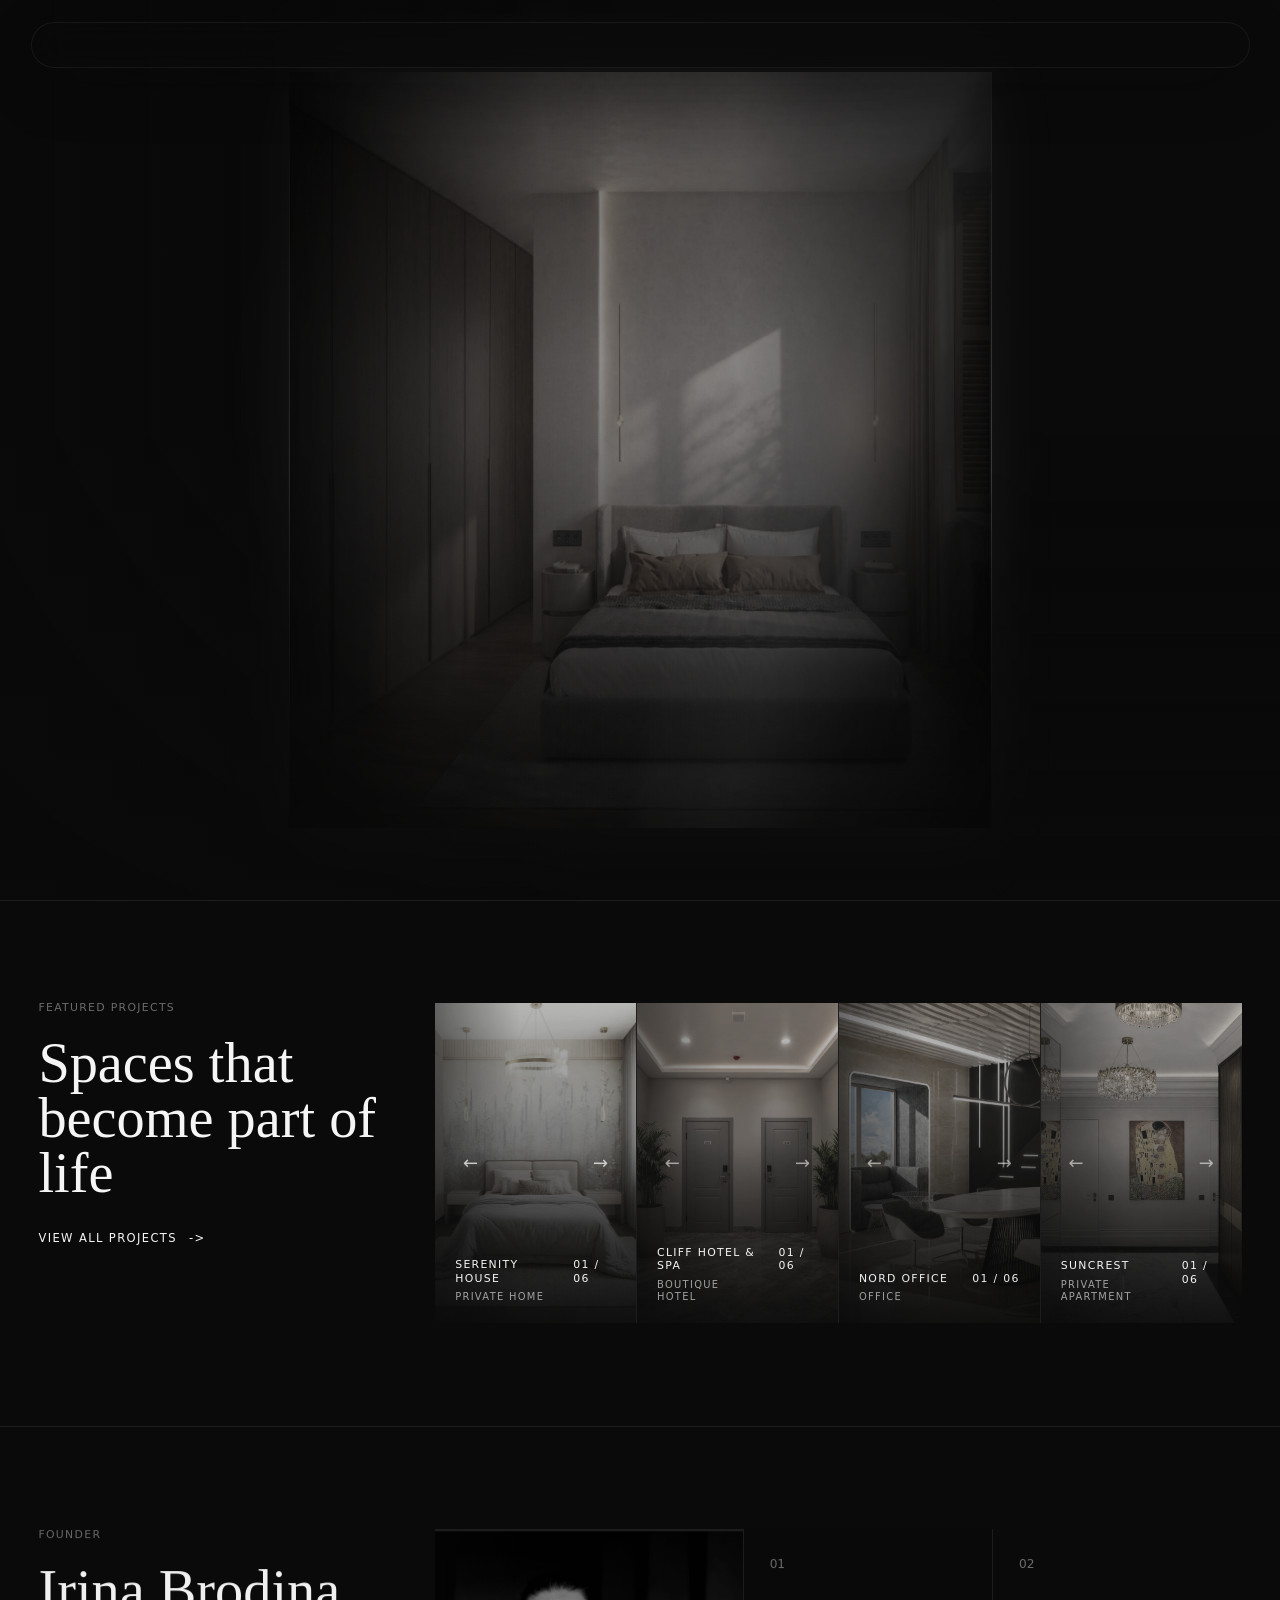
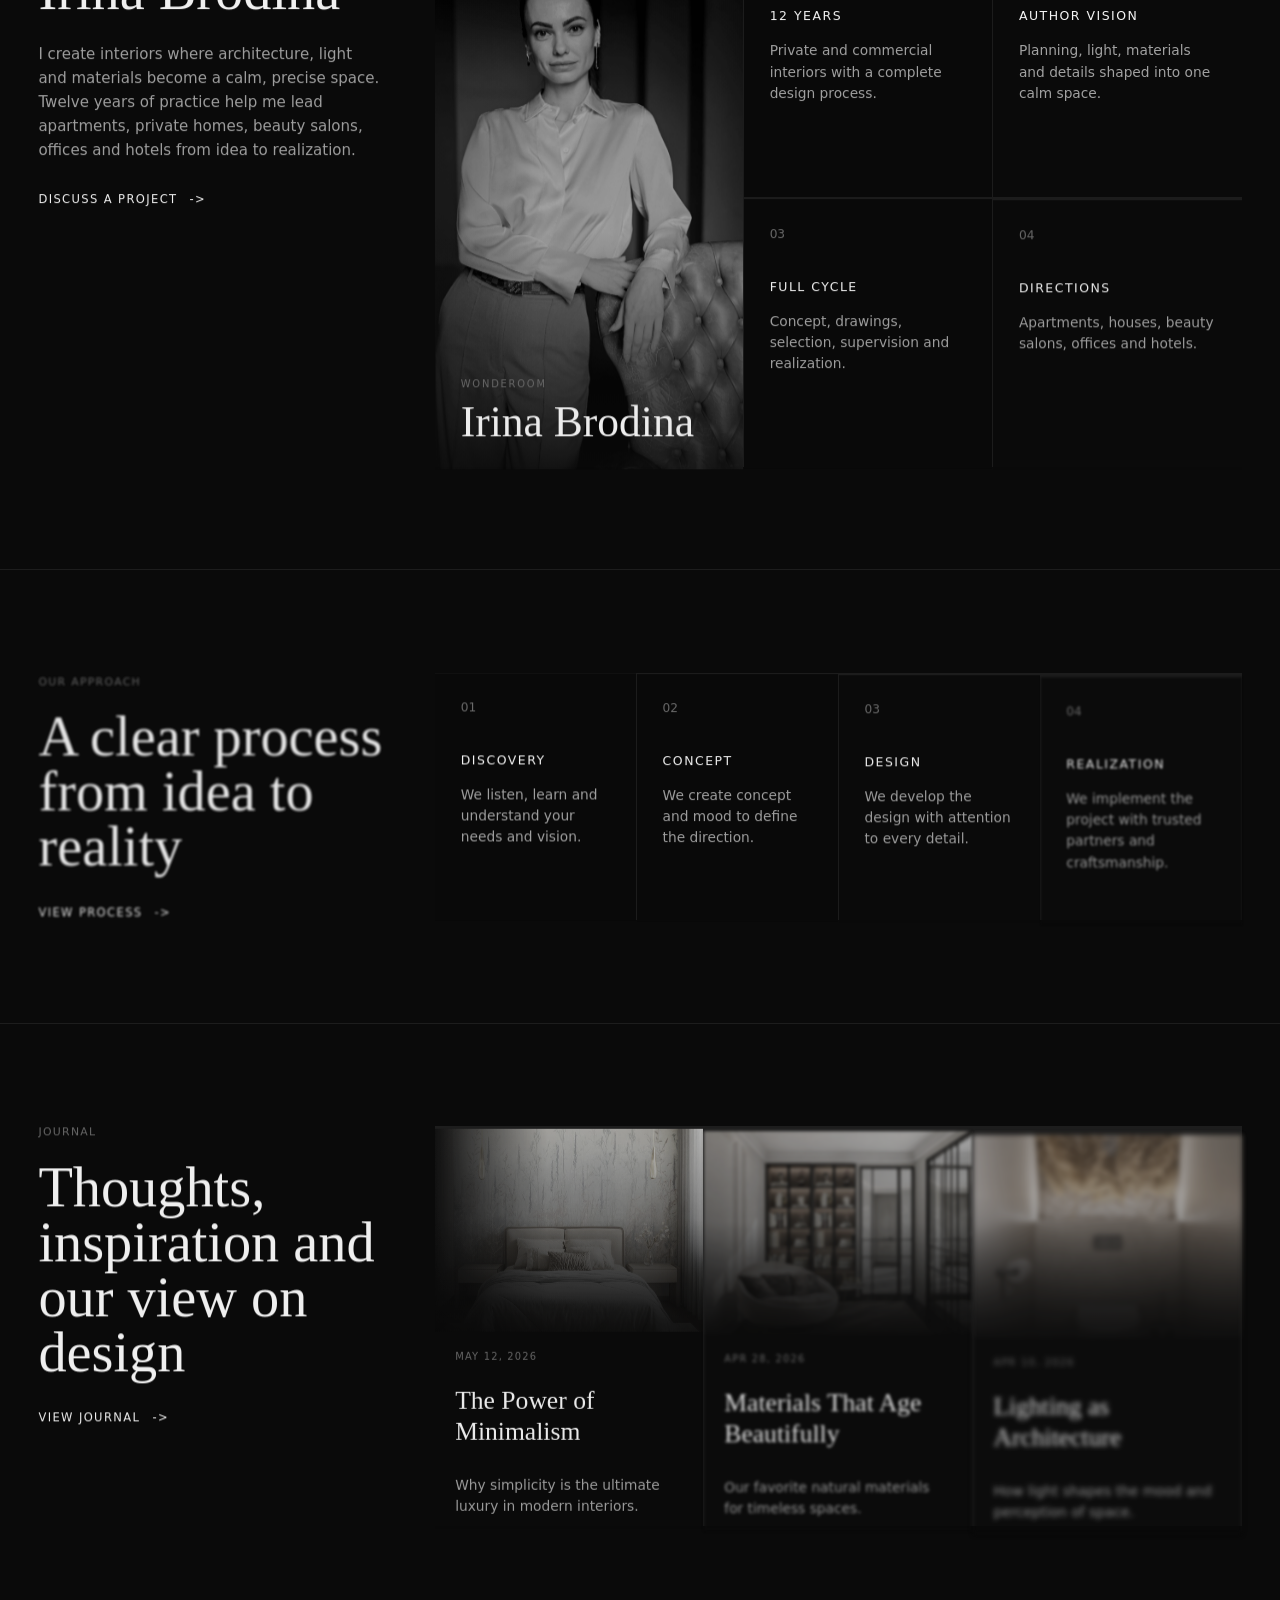
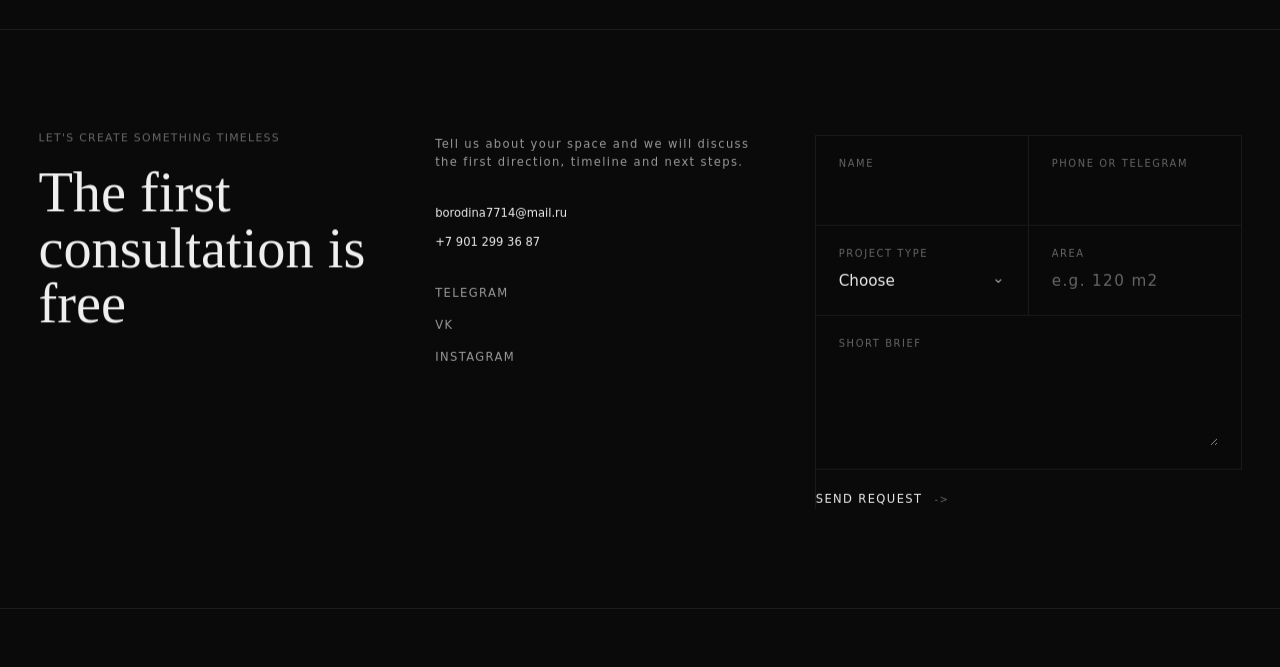
==== commit ccc7a378: "Update mobile contact and language controls" ====
--- a/index.html
+++ b/index.html
@@ -1 +1 @@
-<!DOCTYPE html><!--IxKHUyxn0K_UED8dIggJj--><html lang="ru"><head><meta charSet="utf-8"/><meta name="viewport" content="width=device-width, initial-scale=1"/><link rel="stylesheet" href="/_next/static/css/6bedab13535512f5.css" data-precedence="next"/><link rel="preload" as="script" fetchPriority="low" href="/_next/static/chunks/webpack-cd83c9cb890566c8.js"/><script src="/_next/static/chunks/acfafb44-8249079a6627ac92.js" async=""></script><script src="/_next/static/chunks/920-04951d5553441ac6.js" async=""></script><script src="/_next/static/chunks/main-app-3232a878d8e9ecc8.js" async=""></script><script src="/_next/static/chunks/app/layout-41213d267ded97e7.js" async=""></script><script src="/_next/static/chunks/04763798-db63f59124e081f3.js" async=""></script><script src="/_next/static/chunks/419-ff4fd379685bbec3.js" async=""></script><script src="/_next/static/chunks/app/page-e47fb7f293f98ce8.js" async=""></script><meta name="theme-color" content="#0A0A0A"/><meta name="color-scheme" content="dark"/><title>Wonderoom - студия дизайна интерьеров</title><meta name="description" content="Wonderoom - премиальная студия дизайна интерьеров Ирины Бродиной: квартиры, частные дома, офисы, отели и салоны красоты с полным циклом проектирования."/><meta name="application-name" content="Wonderoom"/><meta name="author" content="Irina Brodina"/><meta name="keywords" content="дизайн интерьера,дизайн интерьеров,студия дизайна интерьера,дизайн проект интерьера,дизайн интерьера квартиры,дизайн интерьера дома,современный дизайн интерьера,дизайн интерьера кухни,дизайн интерьера спальни,дизайн интерьера гостиной,дизайн интерьера фото,дизайн интерьера онлайн,дизайн интерьера 3d,интерьерная студия,дизайнер интерьера,премиальный дизайн интерьера,дизайн интерьера Москва,дизайн интерьера Санкт-Петербург,дизайн интерьера Екатеринбург,дизайн интерьера Краснодар,дизайн интерьера Сочи"/><meta name="creator" content="Wonderoom Studio"/><meta name="publisher" content="Wonderoom Studio"/><meta name="robots" content="index, follow"/><meta name="googlebot" content="index, follow, max-video-preview:-1, max-image-preview:large, max-snippet:-1"/><link rel="canonical" href="https://wonderoom.studio"/><link rel="alternate" hrefLang="ru" href="https://wonderoom.studio"/><link rel="alternate" hrefLang="en" href="https://wonderoom.studio"/><meta property="og:title" content="Wonderoom - студия дизайна интерьеров"/><meta property="og:description" content="Wonderoom - премиальная студия дизайна интерьеров Ирины Бродиной: квартиры, частные дома, офисы, отели и салоны красоты с полным циклом проектирования."/><meta property="og:url" content="https://wonderoom.studio"/><meta property="og:site_name" content="Wonderoom"/><meta property="og:locale" content="ru_RU"/><meta property="og:image" content="https://wonderoom.studio/images/wonderoom-hero.jpg"/><meta property="og:image:width" content="1200"/><meta property="og:image:height" content="630"/><meta property="og:image:alt" content="Wonderoom interior design studio"/><meta property="og:locale:alternate" content="en_US"/><meta property="og:type" content="website"/><meta name="twitter:card" content="summary_large_image"/><meta name="twitter:title" content="Wonderoom - студия дизайна интерьеров"/><meta name="twitter:description" content="Wonderoom - премиальная студия дизайна интерьеров Ирины Бродиной: квартиры, частные дома, офисы, отели и салоны красоты с полным циклом проектирования."/><meta name="twitter:image" content="https://wonderoom.studio/images/wonderoom-hero.jpg"/><script src="/_next/static/chunks/polyfills-42372ed130431b0a.js" noModule=""></script></head><body><div hidden=""><!--$--><!--/$--></div><script type="application/ld+json">{"@context":"https://schema.org","@type":"InteriorDesign","name":"Wonderoom","url":"https://wonderoom.studio","image":"https://wonderoom.studio/images/wonderoom-hero.jpg","description":"Wonderoom - премиальная студия дизайна интерьеров Ирины Бродиной: квартиры, частные дома, офисы, отели и салоны красоты с полным циклом проектирования.","founder":{"@type":"Person","name":"Ирина Бродина","alternateName":"Irina Brodina"},"email":"borodina7714@mail.ru","telephone":"+79012993687","sameAs":["https://t.me/Amaya_weekday","https://vk.com/borodina7714","https://instagram.com/Amaya_weekday"],"areaServed":["Москва","Санкт-Петербург","Екатеринбург","Краснодар","Сочи","Россия"],"serviceType":["Дизайн интерьера квартиры","Дизайн интерьера дома","Дизайн интерьера офиса","Дизайн интерьера отеля","Дизайн интерьера салона красоты"]}</script><main id="top" class="wonderoom-site   "><nav class="hero-nav" aria-label="Primary navigation"><a href="#top" aria-label="Wonderoom home">Wonderoom</a><div class="hero-menu"><a href="#projects">Projects</a><a href="#studio">Studio</a><a href="#approach">Approach</a><a href="#journal">Journal</a><a href="#contacts">Contacts</a></div><div class="hero-actions"><button type="button" class="language-toggle" aria-label="Switch language"><span class="">RU</span><span>/</span><span class="is-active">EN</span></button><button type="button" class="hero-menu-button" aria-expanded="false"><span class="menu-line" aria-hidden="true"></span><span>Menu</span></button></div></nav><section class="intro-hero" aria-label="Wonderoom interior design studio"><div class="hero-visual" aria-hidden="true"></div><div class="hero-shade" aria-hidden="true"></div><div class="threshold-frame" aria-hidden="true"><div class="threshold-blackout"></div><div class="threshold-aperture"><div class="threshold-sweep"></div></div><div class="threshold-veil"></div><span class="threshold-line threshold-line-center"></span></div><div class="hero-layout"><div class="hero-copy"><p class="hero-kicker">Interior Design Studio</p><h1>Wonderoom</h1><p>We create timeless spaces for living, hospitality and business. Architecture. Interiors. Atmosphere.</p><a href="#projects" class="site-link">Explore projects<span aria-hidden="true">-&gt;</span></a></div><div class="hero-directions" aria-label="Studio directions"><a href="#projects" class="hero-direction"><span>Private Homes</span><span>01</span></a><a href="#projects" class="hero-direction"><span>Hotels</span><span>02</span></a><a href="#projects" class="hero-direction"><span>Offices</span><span>03</span></a><a href="#projects" class="hero-direction"><span>Beauty Salons</span><span>04</span></a><a href="#projects" class="hero-direction"><span>Commercial Spaces</span><span>05</span></a></div></div><div class="site-mobile-menu " aria-hidden="true" aria-label="Menu" aria-modal="false" role="dialog"><button type="button" class="site-mobile-menu__close" aria-label="Close"><span aria-hidden="true"></span><span aria-hidden="true"></span></button><nav class="site-mobile-menu__nav" aria-label="Menu"><button type="button">Projects</button><button type="button">Studio</button><button type="button">Approach</button><button type="button">Journal</button><button type="button">Contacts</button></nav></div></section><section id="projects" class="site-section featured-section"><div class="section-heading"><p class="section-eyebrow">Featured projects</p><h2>Spaces that become part of life</h2><a href="#contacts" class="site-link">View all projects<span aria-hidden="true">-&gt;</span></a></div><div class="project-showcase" aria-label="Serenity House"><article class="project-card project-card-1 is-active"><button type="button" class="project-card__preview" aria-label="Serenity House: Private Home"><span class="project-image" style="--project-image:url(&quot;/images/projects/wonderoom-private-home-01.jpg&quot;)" aria-hidden="true"></span><span class="project-meta"><span><strong>Serenity House</strong><small>Private Home</small></span><span>01 / 06</span></span></button><span class="project-controls" aria-label="Serenity House"><button type="button" aria-label="Serenity House previous image">←</button><button type="button" aria-label="Serenity House next image">→</button></span></article><article class="project-card project-card-2 "><button type="button" class="project-card__preview" aria-label="Cliff Hotel &amp; Spa: Boutique Hotel"><span class="project-image" style="--project-image:url(&quot;/images/projects/wonderoom-hotel-01.jpg&quot;)" aria-hidden="true"></span><span class="project-meta"><span><strong>Cliff Hotel &amp; Spa</strong><small>Boutique Hotel</small></span><span>01 / 06</span></span></button><span class="project-controls" aria-label="Cliff Hotel &amp; Spa"><button type="button" aria-label="Cliff Hotel &amp; Spa previous image">←</button><button type="button" aria-label="Cliff Hotel &amp; Spa next image">→</button></span></article><article class="project-card project-card-3 "><button type="button" class="project-card__preview" aria-label="Nord Office: Office"><span class="project-image" style="--project-image:url(&quot;/images/projects/wonderoom-office-01.jpg&quot;)" aria-hidden="true"></span><span class="project-meta"><span><strong>Nord Office</strong><small>Office</small></span><span>01 / 06</span></span></button><span class="project-controls" aria-label="Nord Office"><button type="button" aria-label="Nord Office previous image">←</button><button type="button" aria-label="Nord Office next image">→</button></span></article><article class="project-card project-card-4 "><button type="button" class="project-card__preview" aria-label="Suncrest: Private Apartment"><span class="project-image" style="--project-image:url(&quot;/images/projects/wonderoom-suncrest-01.jpg&quot;)" aria-hidden="true"></span><span class="project-meta"><span><strong>Suncrest</strong><small>Private Apartment</small></span><span>01 / 06</span></span></button><span class="project-controls" aria-label="Suncrest"><button type="button" aria-label="Suncrest previous image">←</button><button type="button" aria-label="Suncrest next image">→</button></span></article></div></section><section id="studio" class="site-section studio-section"><div class="section-heading"><p class="section-eyebrow">Founder</p><h2>Irina Brodina</h2><p>I create interiors where architecture, light and materials become a calm, precise space. Twelve years of practice help me lead apartments, private homes, beauty salons, offices and hotels from idea to realization.</p><a href="#contacts" class="site-link">Discuss a project<span aria-hidden="true">-&gt;</span></a></div><div class="studio-values studio-founder-grid"><figure class="founder-portrait" aria-label="Irina Brodina"><span class="founder-portrait__image" aria-hidden="true"></span><figcaption><span>Wonderoom</span><strong>Irina Brodina</strong></figcaption></figure><article class="value-card"><span>01</span><h3>12 years</h3><p>Private and commercial interiors with a complete design process.</p></article><article class="value-card"><span>02</span><h3>Author vision</h3><p>Planning, light, materials and details shaped into one calm space.</p></article><article class="value-card"><span>03</span><h3>Full cycle</h3><p>Concept, drawings, selection, supervision and realization.</p></article><article class="value-card"><span>04</span><h3>Directions</h3><p>Apartments, houses, beauty salons, offices and hotels.</p></article></div></section><section id="approach" class="site-section approach-section"><div class="section-heading"><p class="section-eyebrow">Our approach</p><h2>A clear process from idea to reality</h2><a href="#contacts" class="site-link">View process<span aria-hidden="true">-&gt;</span></a></div><div class="process-grid"><article class="process-step"><span>01</span><h3>Discovery</h3><p>We listen, learn and understand your needs and vision.</p></article><article class="process-step"><span>02</span><h3>Concept</h3><p>We create concept and mood to define the direction.</p></article><article class="process-step"><span>03</span><h3>Design</h3><p>We develop the design with attention to every detail.</p></article><article class="process-step"><span>04</span><h3>Realization</h3><p>We implement the project with trusted partners and craftsmanship.</p></article></div></section><section id="journal" class="site-section journal-section"><div class="section-heading"><p class="section-eyebrow">Journal</p><h2>Thoughts, inspiration and our view on design</h2><a href="#contacts" class="site-link">View journal<span aria-hidden="true">-&gt;</span></a></div><div class="journal-grid"><article class="journal-card journal-card-1"><span class="journal-image" aria-hidden="true"></span><time>May 12, 2026</time><h3>The Power of Minimalism</h3><p>Why simplicity is the ultimate luxury in modern interiors.</p></article><article class="journal-card journal-card-2"><span class="journal-image" aria-hidden="true"></span><time>Apr 28, 2026</time><h3>Materials That Age Beautifully</h3><p>Our favorite natural materials for timeless spaces.</p></article><article class="journal-card journal-card-3"><span class="journal-image" aria-hidden="true"></span><time>Apr 10, 2026</time><h3>Lighting as Architecture</h3><p>How light shapes the mood and perception of space.</p></article></div></section><section id="contacts" class="site-section contact-section"><div class="section-heading"><p class="section-eyebrow">Let&#x27;s create something timeless</p><h2>The first consultation is free</h2></div><div class="contact-details"><div class="contact-copy"><p>Tell us about your space and we will discuss the first direction, timeline and next steps.</p><address><a href="mailto:borodina7714@mail.ru">borodina7714@mail.ru</a><a href="tel:+79012993687">+7 901 299 36 87</a></address><div class="social-links"><a href="https://t.me/Amaya_weekday">Telegram</a><a href="https://vk.com/borodina7714">VK</a><a href="https://instagram.com/Amaya_weekday">Instagram</a></div></div><form class="contact-form"><label><span>Name</span><input autoComplete="name" required="" name="name"/></label><label><span>Phone or Telegram</span><input autoComplete="tel" required="" name="contact"/></label><label><span>Project type</span><input type="hidden" required="" name="projectType" value=""/><div class="contact-select "><button type="button" class="contact-select__trigger" aria-expanded="false"><span>Choose</span><span aria-hidden="true">⌄</span></button><div class="contact-select__options"><button type="button">Apartment</button><button type="button">Private home</button><button type="button">Beauty salon</button><button type="button">Office</button><button type="button">Hotel</button></div></div></label><label><span>Area</span><input placeholder="e.g. 120 m2" name="area"/></label><label class="contact-form__message"><span>Short brief</span><textarea name="message" rows="4" required=""></textarea></label><button type="submit" class="site-link contact-form__submit">Send request<span aria-hidden="true">-&gt;</span></button></form></div></section><footer class="site-footer"><a href="#top">Wonderoom</a><span>© 2026 Wonderoom Studio. <!-- -->All rights reserved.</span><a href="#top">Privacy policy</a></footer></main><!--$--><!--/$--><script src="/_next/static/chunks/webpack-cd83c9cb890566c8.js" id="_R_" async=""></script><script>(self.__next_f=self.__next_f||[]).push([0])</script><script>self.__next_f.push([1,"1:\"$Sreact.fragment\"\n2:I[6075,[\"177\",\"static/chunks/app/layout-41213d267ded97e7.js\"],\"AppProviders\"]\n3:I[4827,[],\"\"]\n4:I[1063,[],\"\"]\n5:I[746,[\"701\",\"static/chunks/04763798-db63f59124e081f3.js\",\"419\",\"static/chunks/419-ff4fd379685bbec3.js\",\"974\",\"static/chunks/app/page-e47fb7f293f98ce8.js\"],\"IntroHero\"]\n6:I[6050,[],\"OutletBoundary\"]\n8:I[9479,[],\"AsyncMetadataOutlet\"]\na:I[6050,[],\"ViewportBoundary\"]\nc:I[6050,[],\"MetadataBoundary\"]\nd:\"$Sreact.suspense\"\nf:I[6177,[],\"\"]\n:HL[\"/_next/static/css/6bedab13535512f5.css\",\"style\"]\n"])</script><script>self.__next_f.push([1,"0:{\"P\":null,\"b\":\"IxKHUyxn0K-UED8dIggJj\",\"p\":\"\",\"c\":[\"\",\"\"],\"i\":false,\"f\":[[[\"\",{\"children\":[\"__PAGE__\",{}]},\"$undefined\",\"$undefined\",true],[\"\",[\"$\",\"$1\",\"c\",{\"children\":[[[\"$\",\"link\",\"0\",{\"rel\":\"stylesheet\",\"href\":\"/_next/static/css/6bedab13535512f5.css\",\"precedence\":\"next\",\"crossOrigin\":\"$undefined\",\"nonce\":\"$undefined\"}]],[\"$\",\"html\",null,{\"lang\":\"ru\",\"children\":[\"$\",\"body\",null,{\"children\":[[\"$\",\"script\",null,{\"type\":\"application/ld+json\",\"dangerouslySetInnerHTML\":{\"__html\":\"{\\\"@context\\\":\\\"https://schema.org\\\",\\\"@type\\\":\\\"InteriorDesign\\\",\\\"name\\\":\\\"Wonderoom\\\",\\\"url\\\":\\\"https://wonderoom.studio\\\",\\\"image\\\":\\\"https://wonderoom.studio/images/wonderoom-hero.jpg\\\",\\\"description\\\":\\\"Wonderoom - премиальная студия дизайна интерьеров Ирины Бродиной: квартиры, частные дома, офисы, отели и салоны красоты с полным циклом проектирования.\\\",\\\"founder\\\":{\\\"@type\\\":\\\"Person\\\",\\\"name\\\":\\\"Ирина Бродина\\\",\\\"alternateName\\\":\\\"Irina Brodina\\\"},\\\"email\\\":\\\"borodina7714@mail.ru\\\",\\\"telephone\\\":\\\"+79012993687\\\",\\\"sameAs\\\":[\\\"https://t.me/Amaya_weekday\\\",\\\"https://vk.com/borodina7714\\\",\\\"https://instagram.com/Amaya_weekday\\\"],\\\"areaServed\\\":[\\\"Москва\\\",\\\"Санкт-Петербург\\\",\\\"Екатеринбург\\\",\\\"Краснодар\\\",\\\"Сочи\\\",\\\"Россия\\\"],\\\"serviceType\\\":[\\\"Дизайн интерьера квартиры\\\",\\\"Дизайн интерьера дома\\\",\\\"Дизайн интерьера офиса\\\",\\\"Дизайн интерьера отеля\\\",\\\"Дизайн интерьера салона красоты\\\"]}\"}}],[\"$\",\"$L2\",null,{\"children\":[\"$\",\"$L3\",null,{\"parallelRouterKey\":\"children\",\"error\":\"$undefined\",\"errorStyles\":\"$undefined\",\"errorScripts\":\"$undefined\",\"template\":[\"$\",\"$L4\",null,{}],\"templateStyles\":\"$undefined\",\"templateScripts\":\"$undefined\",\"notFound\":[[[\"$\",\"title\",null,{\"children\":\"404: This page could not be found.\"}],[\"$\",\"div\",null,{\"style\":{\"fontFamily\":\"system-ui,\\\"Segoe UI\\\",Roboto,Helvetica,Arial,sans-serif,\\\"Apple Color Emoji\\\",\\\"Segoe UI Emoji\\\"\",\"height\":\"100vh\",\"textAlign\":\"center\",\"display\":\"flex\",\"flexDirection\":\"column\",\"alignItems\":\"center\",\"justifyContent\":\"center\"},\"children\":[\"$\",\"div\",null,{\"children\":[[\"$\",\"style\",null,{\"dangerouslySetInnerHTML\":{\"__html\":\"body{color:#000;background:#fff;margin:0}.next-error-h1{border-right:1px solid rgba(0,0,0,.3)}@media (prefers-color-scheme:dark){body{color:#fff;background:#000}.next-error-h1{border-right:1px solid rgba(255,255,255,.3)}}\"}}],[\"$\",\"h1\",null,{\"className\":\"next-error-h1\",\"style\":{\"display\":\"inline-block\",\"margin\":\"0 20px 0 0\",\"padding\":\"0 23px 0 0\",\"fontSize\":24,\"fontWeight\":500,\"verticalAlign\":\"top\",\"lineHeight\":\"49px\"},\"children\":404}],[\"$\",\"div\",null,{\"style\":{\"display\":\"inline-block\"},\"children\":[\"$\",\"h2\",null,{\"style\":{\"fontSize\":14,\"fontWeight\":400,\"lineHeight\":\"49px\",\"margin\":0},\"children\":\"This page could not be found.\"}]}]]}]}]],[]],\"forbidden\":\"$undefined\",\"unauthorized\":\"$undefined\"}]}]]}]}]]}],{\"children\":[\"__PAGE__\",[\"$\",\"$1\",\"c\",{\"children\":[[\"$\",\"$L5\",null,{}],null,[\"$\",\"$L6\",null,{\"children\":[\"$L7\",[\"$\",\"$L8\",null,{\"promise\":\"$@9\"}]]}]]}],{},null,false]},null,false],[\"$\",\"$1\",\"h\",{\"children\":[null,[[\"$\",\"$La\",null,{\"children\":\"$Lb\"}],null],[\"$\",\"$Lc\",null,{\"children\":[\"$\",\"div\",null,{\"hidden\":true,\"children\":[\"$\",\"$d\",null,{\"fallback\":null,\"children\":\"$Le\"}]}]}]]}],false]],\"m\":\"$undefined\",\"G\":[\"$f\",[]],\"s\":false,\"S\":true}\n"])</script><script>self.__next_f.push([1,"b:[[\"$\",\"meta\",\"0\",{\"charSet\":\"utf-8\"}],[\"$\",\"meta\",\"1\",{\"name\":\"viewport\",\"content\":\"width=device-width, initial-scale=1\"}],[\"$\",\"meta\",\"2\",{\"name\":\"theme-color\",\"content\":\"#0A0A0A\"}],[\"$\",\"meta\",\"3\",{\"name\":\"color-scheme\",\"content\":\"dark\"}]]\n7:null\n"])</script><script>self.__next_f.push([1,"9:{\"metadata\":[[\"$\",\"title\",\"0\",{\"children\":\"Wonderoom - студия дизайна интерьеров\"}],[\"$\",\"meta\",\"1\",{\"name\":\"description\",\"content\":\"Wonderoom - премиальная студия дизайна интерьеров Ирины Бродиной: квартиры, частные дома, офисы, отели и салоны красоты с полным циклом проектирования.\"}],[\"$\",\"meta\",\"2\",{\"name\":\"application-name\",\"content\":\"Wonderoom\"}],[\"$\",\"meta\",\"3\",{\"name\":\"author\",\"content\":\"Irina Brodina\"}],[\"$\",\"meta\",\"4\",{\"name\":\"keywords\",\"content\":\"дизайн интерьера,дизайн интерьеров,студия дизайна интерьера,дизайн проект интерьера,дизайн интерьера квартиры,дизайн интерьера дома,современный дизайн интерьера,дизайн интерьера кухни,дизайн интерьера спальни,дизайн интерьера гостиной,дизайн интерьера фото,дизайн интерьера онлайн,дизайн интерьера 3d,интерьерная студия,дизайнер интерьера,премиальный дизайн интерьера,дизайн интерьера Москва,дизайн интерьера Санкт-Петербург,дизайн интерьера Екатеринбург,дизайн интерьера Краснодар,дизайн интерьера Сочи\"}],[\"$\",\"meta\",\"5\",{\"name\":\"creator\",\"content\":\"Wonderoom Studio\"}],[\"$\",\"meta\",\"6\",{\"name\":\"publisher\",\"content\":\"Wonderoom Studio\"}],[\"$\",\"meta\",\"7\",{\"name\":\"robots\",\"content\":\"index, follow\"}],[\"$\",\"meta\",\"8\",{\"name\":\"googlebot\",\"content\":\"index, follow, max-video-preview:-1, max-image-preview:large, max-snippet:-1\"}],[\"$\",\"link\",\"9\",{\"rel\":\"canonical\",\"href\":\"https://wonderoom.studio\"}],[\"$\",\"link\",\"10\",{\"rel\":\"alternate\",\"hrefLang\":\"ru\",\"href\":\"https://wonderoom.studio\"}],[\"$\",\"link\",\"11\",{\"rel\":\"alternate\",\"hrefLang\":\"en\",\"href\":\"https://wonderoom.studio\"}],[\"$\",\"meta\",\"12\",{\"property\":\"og:title\",\"content\":\"Wonderoom - студия дизайна интерьеров\"}],[\"$\",\"meta\",\"13\",{\"property\":\"og:description\",\"content\":\"Wonderoom - премиальная студия дизайна интерьеров Ирины Бродиной: квартиры, частные дома, офисы, отели и салоны красоты с полным циклом проектирования.\"}],[\"$\",\"meta\",\"14\",{\"property\":\"og:url\",\"content\":\"https://wonderoom.studio\"}],[\"$\",\"meta\",\"15\",{\"property\":\"og:site_name\",\"content\":\"Wonderoom\"}],[\"$\",\"meta\",\"16\",{\"property\":\"og:locale\",\"content\":\"ru_RU\"}],[\"$\",\"meta\",\"17\",{\"property\":\"og:image\",\"content\":\"https://wonderoom.studio/images/wonderoom-hero.jpg\"}],[\"$\",\"meta\",\"18\",{\"property\":\"og:image:width\",\"content\":\"1200\"}],[\"$\",\"meta\",\"19\",{\"property\":\"og:image:height\",\"content\":\"630\"}],[\"$\",\"meta\",\"20\",{\"property\":\"og:image:alt\",\"content\":\"Wonderoom interior design studio\"}],[\"$\",\"meta\",\"21\",{\"property\":\"og:locale:alternate\",\"content\":\"en_US\"}],[\"$\",\"meta\",\"22\",{\"property\":\"og:type\",\"content\":\"website\"}],[\"$\",\"meta\",\"23\",{\"name\":\"twitter:card\",\"content\":\"summary_large_image\"}],[\"$\",\"meta\",\"24\",{\"name\":\"twitter:title\",\"content\":\"Wonderoom - студия дизайна интерьеров\"}],[\"$\",\"meta\",\"25\",{\"name\":\"twitter:description\",\"content\":\"Wonderoom - премиальная студия дизайна интерьеров Ирины Бродиной: квартиры, частные дома, офисы, отели и салоны красоты с полным циклом проектирования.\"}],[\"$\",\"meta\",\"26\",{\"name\":\"twitter:image\",\"content\":\"https://wonderoom.studio/images/wonderoom-hero.jpg\"}]],\"error\":null,\"digest\":\"$undefined\"}\n"])</script><script>self.__next_f.push([1,"e:\"$9:metadata\"\n"])</script></body></html>+<!DOCTYPE html><!--nn4Cdvskzph_HrDyRVwp4--><html lang="ru"><head><meta charSet="utf-8"/><meta name="viewport" content="width=device-width, initial-scale=1"/><link rel="stylesheet" href="/_next/static/css/22a44a8182107990.css" data-precedence="next"/><link rel="preload" as="script" fetchPriority="low" href="/_next/static/chunks/webpack-cd83c9cb890566c8.js"/><script src="/_next/static/chunks/acfafb44-8249079a6627ac92.js" async=""></script><script src="/_next/static/chunks/920-04951d5553441ac6.js" async=""></script><script src="/_next/static/chunks/main-app-3232a878d8e9ecc8.js" async=""></script><script src="/_next/static/chunks/app/layout-41213d267ded97e7.js" async=""></script><script src="/_next/static/chunks/04763798-db63f59124e081f3.js" async=""></script><script src="/_next/static/chunks/419-ff4fd379685bbec3.js" async=""></script><script src="/_next/static/chunks/app/page-057d41000c813a40.js" async=""></script><meta name="theme-color" content="#0A0A0A"/><meta name="color-scheme" content="dark"/><title>Wonderoom - студия дизайна интерьеров</title><meta name="description" content="Wonderoom - премиальная студия дизайна интерьеров Ирины Бродиной: квартиры, частные дома, офисы, отели и салоны красоты с полным циклом проектирования."/><meta name="application-name" content="Wonderoom"/><meta name="author" content="Irina Brodina"/><meta name="keywords" content="дизайн интерьера,дизайн интерьеров,студия дизайна интерьера,дизайн проект интерьера,дизайн интерьера квартиры,дизайн интерьера дома,современный дизайн интерьера,дизайн интерьера кухни,дизайн интерьера спальни,дизайн интерьера гостиной,дизайн интерьера фото,дизайн интерьера онлайн,дизайн интерьера 3d,интерьерная студия,дизайнер интерьера,премиальный дизайн интерьера,дизайн интерьера Москва,дизайн интерьера Санкт-Петербург,дизайн интерьера Екатеринбург,дизайн интерьера Краснодар,дизайн интерьера Сочи"/><meta name="creator" content="Wonderoom Studio"/><meta name="publisher" content="Wonderoom Studio"/><meta name="robots" content="index, follow"/><meta name="googlebot" content="index, follow, max-video-preview:-1, max-image-preview:large, max-snippet:-1"/><link rel="canonical" href="https://wonderoom.studio"/><link rel="alternate" hrefLang="ru" href="https://wonderoom.studio"/><link rel="alternate" hrefLang="en" href="https://wonderoom.studio"/><meta property="og:title" content="Wonderoom - студия дизайна интерьеров"/><meta property="og:description" content="Wonderoom - премиальная студия дизайна интерьеров Ирины Бродиной: квартиры, частные дома, офисы, отели и салоны красоты с полным циклом проектирования."/><meta property="og:url" content="https://wonderoom.studio"/><meta property="og:site_name" content="Wonderoom"/><meta property="og:locale" content="ru_RU"/><meta property="og:image" content="https://wonderoom.studio/images/wonderoom-hero.jpg"/><meta property="og:image:width" content="1200"/><meta property="og:image:height" content="630"/><meta property="og:image:alt" content="Wonderoom interior design studio"/><meta property="og:locale:alternate" content="en_US"/><meta property="og:type" content="website"/><meta name="twitter:card" content="summary_large_image"/><meta name="twitter:title" content="Wonderoom - студия дизайна интерьеров"/><meta name="twitter:description" content="Wonderoom - премиальная студия дизайна интерьеров Ирины Бродиной: квартиры, частные дома, офисы, отели и салоны красоты с полным циклом проектирования."/><meta name="twitter:image" content="https://wonderoom.studio/images/wonderoom-hero.jpg"/><script src="/_next/static/chunks/polyfills-42372ed130431b0a.js" noModule=""></script></head><body><div hidden=""><!--$--><!--/$--></div><script type="application/ld+json">{"@context":"https://schema.org","@type":"InteriorDesign","name":"Wonderoom","url":"https://wonderoom.studio","image":"https://wonderoom.studio/images/wonderoom-hero.jpg","description":"Wonderoom - премиальная студия дизайна интерьеров Ирины Бродиной: квартиры, частные дома, офисы, отели и салоны красоты с полным циклом проектирования.","founder":{"@type":"Person","name":"Ирина Бродина","alternateName":"Irina Brodina"},"email":"borodina7714@mail.ru","telephone":"+79012993687","sameAs":["https://t.me/Amaya_weekday","https://vk.com/borodina7714","https://instagram.com/Amaya_weekday"],"areaServed":["Москва","Санкт-Петербург","Екатеринбург","Краснодар","Сочи","Россия"],"serviceType":["Дизайн интерьера квартиры","Дизайн интерьера дома","Дизайн интерьера офиса","Дизайн интерьера отеля","Дизайн интерьера салона красоты"]}</script><main id="top" class="wonderoom-site   "><nav class="hero-nav" aria-label="Primary navigation"><a href="#top" aria-label="Wonderoom home">Wonderoom</a><div class="hero-menu"><a href="#projects">Projects</a><a href="#studio">Studio</a><a href="#approach">Approach</a><a href="#journal">Journal</a><a href="#contacts">Contacts</a></div><div class="hero-actions"><button type="button" class="language-toggle" aria-label="Switch language"><span class="">RU</span><span>/</span><span class="is-active">EN</span></button><button type="button" class="hero-menu-button" aria-expanded="false"><span class="menu-line" aria-hidden="true"></span><span>Menu</span></button></div></nav><section class="intro-hero" aria-label="Wonderoom interior design studio"><div class="hero-visual" aria-hidden="true"></div><div class="hero-shade" aria-hidden="true"></div><div class="threshold-frame" aria-hidden="true"><div class="threshold-blackout"></div><div class="threshold-aperture"><div class="threshold-sweep"></div></div><div class="threshold-veil"></div><span class="threshold-line threshold-line-center"></span></div><div class="hero-layout"><div class="hero-copy"><p class="hero-kicker">Interior Design Studio</p><h1>Wonderoom</h1><p>We create timeless spaces for living, hospitality and business. Architecture. Interiors. Atmosphere.</p><a href="#projects" class="site-link">Explore projects<span aria-hidden="true">-&gt;</span></a></div><div class="hero-directions" aria-label="Studio directions"><a href="#projects" class="hero-direction"><span>Private Homes</span><span>01</span></a><a href="#projects" class="hero-direction"><span>Hotels</span><span>02</span></a><a href="#projects" class="hero-direction"><span>Offices</span><span>03</span></a><a href="#projects" class="hero-direction"><span>Beauty Salons</span><span>04</span></a><a href="#projects" class="hero-direction"><span>Commercial Spaces</span><span>05</span></a></div></div><div class="site-mobile-menu " aria-hidden="true" aria-label="Menu" aria-modal="false" role="dialog"><button type="button" class="site-mobile-menu__close" aria-label="Close"><span aria-hidden="true"></span><span aria-hidden="true"></span></button><nav class="site-mobile-menu__nav" aria-label="Menu"><button type="button">Projects</button><button type="button">Studio</button><button type="button">Approach</button><button type="button">Journal</button><button type="button">Contacts</button></nav></div></section><section id="projects" class="site-section featured-section"><div class="section-heading"><p class="section-eyebrow">Featured projects</p><h2>Spaces that become part of life</h2><a href="#contacts" class="site-link">View all projects<span aria-hidden="true">-&gt;</span></a></div><div class="project-showcase" aria-label="Serenity House"><article class="project-card project-card-1 is-active"><button type="button" class="project-card__preview" aria-label="Serenity House: Private Home"><span class="project-image" style="--project-image:url(&quot;/images/projects/wonderoom-private-home-01.jpg&quot;)" aria-hidden="true"></span><span class="project-meta"><span><strong>Serenity House</strong><small>Private Home</small></span><span>01 / 06</span></span></button><span class="project-controls" aria-label="Serenity House"><button type="button" aria-label="Serenity House previous image">←</button><button type="button" aria-label="Serenity House next image">→</button></span></article><article class="project-card project-card-2 "><button type="button" class="project-card__preview" aria-label="Cliff Hotel &amp; Spa: Boutique Hotel"><span class="project-image" style="--project-image:url(&quot;/images/projects/wonderoom-hotel-01.jpg&quot;)" aria-hidden="true"></span><span class="project-meta"><span><strong>Cliff Hotel &amp; Spa</strong><small>Boutique Hotel</small></span><span>01 / 06</span></span></button><span class="project-controls" aria-label="Cliff Hotel &amp; Spa"><button type="button" aria-label="Cliff Hotel &amp; Spa previous image">←</button><button type="button" aria-label="Cliff Hotel &amp; Spa next image">→</button></span></article><article class="project-card project-card-3 "><button type="button" class="project-card__preview" aria-label="Nord Office: Office"><span class="project-image" style="--project-image:url(&quot;/images/projects/wonderoom-office-01.jpg&quot;)" aria-hidden="true"></span><span class="project-meta"><span><strong>Nord Office</strong><small>Office</small></span><span>01 / 06</span></span></button><span class="project-controls" aria-label="Nord Office"><button type="button" aria-label="Nord Office previous image">←</button><button type="button" aria-label="Nord Office next image">→</button></span></article><article class="project-card project-card-4 "><button type="button" class="project-card__preview" aria-label="Suncrest: Private Apartment"><span class="project-image" style="--project-image:url(&quot;/images/projects/wonderoom-suncrest-01.jpg&quot;)" aria-hidden="true"></span><span class="project-meta"><span><strong>Suncrest</strong><small>Private Apartment</small></span><span>01 / 06</span></span></button><span class="project-controls" aria-label="Suncrest"><button type="button" aria-label="Suncrest previous image">←</button><button type="button" aria-label="Suncrest next image">→</button></span></article></div></section><section id="studio" class="site-section studio-section"><div class="section-heading"><p class="section-eyebrow">Founder</p><h2>Irina Brodina</h2><p>I create interiors where architecture, light and materials become a calm, precise space. Twelve years of practice help me lead apartments, private homes, beauty salons, offices and hotels from idea to realization.</p><a href="#contacts" class="site-link">Discuss a project<span aria-hidden="true">-&gt;</span></a></div><div class="studio-values studio-founder-grid"><figure class="founder-portrait" aria-label="Irina Brodina"><span class="founder-portrait__image" aria-hidden="true"></span><figcaption><span>Wonderoom</span><strong>Irina Brodina</strong></figcaption></figure><article class="value-card"><span>01</span><h3>12 years</h3><p>Private and commercial interiors with a complete design process.</p></article><article class="value-card"><span>02</span><h3>Author vision</h3><p>Planning, light, materials and details shaped into one calm space.</p></article><article class="value-card"><span>03</span><h3>Full cycle</h3><p>Concept, drawings, selection, supervision and realization.</p></article><article class="value-card"><span>04</span><h3>Directions</h3><p>Apartments, houses, beauty salons, offices and hotels.</p></article></div></section><section id="approach" class="site-section approach-section"><div class="section-heading"><p class="section-eyebrow">Our approach</p><h2>A clear process from idea to reality</h2><a href="#contacts" class="site-link">View process<span aria-hidden="true">-&gt;</span></a></div><div class="process-grid"><article class="process-step"><span>01</span><h3>Discovery</h3><p>We listen, learn and understand your needs and vision.</p></article><article class="process-step"><span>02</span><h3>Concept</h3><p>We create concept and mood to define the direction.</p></article><article class="process-step"><span>03</span><h3>Design</h3><p>We develop the design with attention to every detail.</p></article><article class="process-step"><span>04</span><h3>Realization</h3><p>We implement the project with trusted partners and craftsmanship.</p></article></div></section><section id="journal" class="site-section journal-section"><div class="section-heading"><p class="section-eyebrow">Journal</p><h2>Thoughts, inspiration and our view on design</h2><a href="#contacts" class="site-link">View journal<span aria-hidden="true">-&gt;</span></a></div><div class="journal-grid"><article class="journal-card journal-card-1"><span class="journal-image" aria-hidden="true"></span><time>May 12, 2026</time><h3>The Power of Minimalism</h3><p>Why simplicity is the ultimate luxury in modern interiors.</p></article><article class="journal-card journal-card-2"><span class="journal-image" aria-hidden="true"></span><time>Apr 28, 2026</time><h3>Materials That Age Beautifully</h3><p>Our favorite natural materials for timeless spaces.</p></article><article class="journal-card journal-card-3"><span class="journal-image" aria-hidden="true"></span><time>Apr 10, 2026</time><h3>Lighting as Architecture</h3><p>How light shapes the mood and perception of space.</p></article></div></section><section id="contacts" class="site-section contact-section"><div class="section-heading"><p class="section-eyebrow">Let&#x27;s create something timeless</p><h2>The first consultation is free</h2></div><div class="contact-details"><div class="contact-copy"><p>Tell us about your space and we will discuss the first direction, timeline and next steps.</p><address><a href="https://e.mail.ru/compose/?to=borodina7714%40mail.ru&amp;subject=%D0%97%D0%B0%D0%BF%D1%80%D0%BE%D1%81+Wonderoom" target="_blank" rel="noreferrer">borodina7714@mail.ru</a><a href="tel:+79012993687">+7 901 299 36 87</a></address><div class="social-links"><a href="https://t.me/Amaya_weekday">Telegram</a><a href="https://vk.com/borodina7714">VK</a><a href="https://instagram.com/Amaya_weekday">Instagram</a></div></div><form class="contact-form"><label><span>Name</span><input autoComplete="name" required="" name="name"/></label><label><span>Phone or Telegram</span><input autoComplete="tel" required="" name="contact"/></label><label><span>Project type</span><input type="hidden" required="" name="projectType" value=""/><div class="contact-select "><button type="button" class="contact-select__trigger" aria-expanded="false"><span>Choose</span><span aria-hidden="true">⌄</span></button><div class="contact-select__options"><button type="button">Apartment</button><button type="button">Private home</button><button type="button">Beauty salon</button><button type="button">Office</button><button type="button">Hotel</button></div></div></label><label><span>Area</span><input placeholder="e.g. 120 m2" name="area"/></label><label class="contact-form__message"><span>Short brief</span><textarea name="message" rows="4" required=""></textarea></label><button type="submit" class="site-link contact-form__submit">Send request<span aria-hidden="true">-&gt;</span></button></form></div></section><footer class="site-footer"><a href="#top">Wonderoom</a><span>© 2026 Wonderoom Studio. <!-- -->All rights reserved.</span><a href="#top">Privacy policy</a></footer></main><!--$--><!--/$--><script src="/_next/static/chunks/webpack-cd83c9cb890566c8.js" id="_R_" async=""></script><script>(self.__next_f=self.__next_f||[]).push([0])</script><script>self.__next_f.push([1,"1:\"$Sreact.fragment\"\n2:I[6075,[\"177\",\"static/chunks/app/layout-41213d267ded97e7.js\"],\"AppProviders\"]\n3:I[4827,[],\"\"]\n4:I[1063,[],\"\"]\n5:I[746,[\"701\",\"static/chunks/04763798-db63f59124e081f3.js\",\"419\",\"static/chunks/419-ff4fd379685bbec3.js\",\"974\",\"static/chunks/app/page-057d41000c813a40.js\"],\"IntroHero\"]\n6:I[6050,[],\"OutletBoundary\"]\n8:I[9479,[],\"AsyncMetadataOutlet\"]\na:I[6050,[],\"ViewportBoundary\"]\nc:I[6050,[],\"MetadataBoundary\"]\nd:\"$Sreact.suspense\"\nf:I[6177,[],\"\"]\n:HL[\"/_next/static/css/22a44a8182107990.css\",\"style\"]\n"])</script><script>self.__next_f.push([1,"0:{\"P\":null,\"b\":\"nn4Cdvskzph_HrDyRVwp4\",\"p\":\"\",\"c\":[\"\",\"\"],\"i\":false,\"f\":[[[\"\",{\"children\":[\"__PAGE__\",{}]},\"$undefined\",\"$undefined\",true],[\"\",[\"$\",\"$1\",\"c\",{\"children\":[[[\"$\",\"link\",\"0\",{\"rel\":\"stylesheet\",\"href\":\"/_next/static/css/22a44a8182107990.css\",\"precedence\":\"next\",\"crossOrigin\":\"$undefined\",\"nonce\":\"$undefined\"}]],[\"$\",\"html\",null,{\"lang\":\"ru\",\"children\":[\"$\",\"body\",null,{\"children\":[[\"$\",\"script\",null,{\"type\":\"application/ld+json\",\"dangerouslySetInnerHTML\":{\"__html\":\"{\\\"@context\\\":\\\"https://schema.org\\\",\\\"@type\\\":\\\"InteriorDesign\\\",\\\"name\\\":\\\"Wonderoom\\\",\\\"url\\\":\\\"https://wonderoom.studio\\\",\\\"image\\\":\\\"https://wonderoom.studio/images/wonderoom-hero.jpg\\\",\\\"description\\\":\\\"Wonderoom - премиальная студия дизайна интерьеров Ирины Бродиной: квартиры, частные дома, офисы, отели и салоны красоты с полным циклом проектирования.\\\",\\\"founder\\\":{\\\"@type\\\":\\\"Person\\\",\\\"name\\\":\\\"Ирина Бродина\\\",\\\"alternateName\\\":\\\"Irina Brodina\\\"},\\\"email\\\":\\\"borodina7714@mail.ru\\\",\\\"telephone\\\":\\\"+79012993687\\\",\\\"sameAs\\\":[\\\"https://t.me/Amaya_weekday\\\",\\\"https://vk.com/borodina7714\\\",\\\"https://instagram.com/Amaya_weekday\\\"],\\\"areaServed\\\":[\\\"Москва\\\",\\\"Санкт-Петербург\\\",\\\"Екатеринбург\\\",\\\"Краснодар\\\",\\\"Сочи\\\",\\\"Россия\\\"],\\\"serviceType\\\":[\\\"Дизайн интерьера квартиры\\\",\\\"Дизайн интерьера дома\\\",\\\"Дизайн интерьера офиса\\\",\\\"Дизайн интерьера отеля\\\",\\\"Дизайн интерьера салона красоты\\\"]}\"}}],[\"$\",\"$L2\",null,{\"children\":[\"$\",\"$L3\",null,{\"parallelRouterKey\":\"children\",\"error\":\"$undefined\",\"errorStyles\":\"$undefined\",\"errorScripts\":\"$undefined\",\"template\":[\"$\",\"$L4\",null,{}],\"templateStyles\":\"$undefined\",\"templateScripts\":\"$undefined\",\"notFound\":[[[\"$\",\"title\",null,{\"children\":\"404: This page could not be found.\"}],[\"$\",\"div\",null,{\"style\":{\"fontFamily\":\"system-ui,\\\"Segoe UI\\\",Roboto,Helvetica,Arial,sans-serif,\\\"Apple Color Emoji\\\",\\\"Segoe UI Emoji\\\"\",\"height\":\"100vh\",\"textAlign\":\"center\",\"display\":\"flex\",\"flexDirection\":\"column\",\"alignItems\":\"center\",\"justifyContent\":\"center\"},\"children\":[\"$\",\"div\",null,{\"children\":[[\"$\",\"style\",null,{\"dangerouslySetInnerHTML\":{\"__html\":\"body{color:#000;background:#fff;margin:0}.next-error-h1{border-right:1px solid rgba(0,0,0,.3)}@media (prefers-color-scheme:dark){body{color:#fff;background:#000}.next-error-h1{border-right:1px solid rgba(255,255,255,.3)}}\"}}],[\"$\",\"h1\",null,{\"className\":\"next-error-h1\",\"style\":{\"display\":\"inline-block\",\"margin\":\"0 20px 0 0\",\"padding\":\"0 23px 0 0\",\"fontSize\":24,\"fontWeight\":500,\"verticalAlign\":\"top\",\"lineHeight\":\"49px\"},\"children\":404}],[\"$\",\"div\",null,{\"style\":{\"display\":\"inline-block\"},\"children\":[\"$\",\"h2\",null,{\"style\":{\"fontSize\":14,\"fontWeight\":400,\"lineHeight\":\"49px\",\"margin\":0},\"children\":\"This page could not be found.\"}]}]]}]}]],[]],\"forbidden\":\"$undefined\",\"unauthorized\":\"$undefined\"}]}]]}]}]]}],{\"children\":[\"__PAGE__\",[\"$\",\"$1\",\"c\",{\"children\":[[\"$\",\"$L5\",null,{}],null,[\"$\",\"$L6\",null,{\"children\":[\"$L7\",[\"$\",\"$L8\",null,{\"promise\":\"$@9\"}]]}]]}],{},null,false]},null,false],[\"$\",\"$1\",\"h\",{\"children\":[null,[[\"$\",\"$La\",null,{\"children\":\"$Lb\"}],null],[\"$\",\"$Lc\",null,{\"children\":[\"$\",\"div\",null,{\"hidden\":true,\"children\":[\"$\",\"$d\",null,{\"fallback\":null,\"children\":\"$Le\"}]}]}]]}],false]],\"m\":\"$undefined\",\"G\":[\"$f\",[]],\"s\":false,\"S\":true}\n"])</script><script>self.__next_f.push([1,"b:[[\"$\",\"meta\",\"0\",{\"charSet\":\"utf-8\"}],[\"$\",\"meta\",\"1\",{\"name\":\"viewport\",\"content\":\"width=device-width, initial-scale=1\"}],[\"$\",\"meta\",\"2\",{\"name\":\"theme-color\",\"content\":\"#0A0A0A\"}],[\"$\",\"meta\",\"3\",{\"name\":\"color-scheme\",\"content\":\"dark\"}]]\n7:null\n"])</script><script>self.__next_f.push([1,"9:{\"metadata\":[[\"$\",\"title\",\"0\",{\"children\":\"Wonderoom - студия дизайна интерьеров\"}],[\"$\",\"meta\",\"1\",{\"name\":\"description\",\"content\":\"Wonderoom - премиальная студия дизайна интерьеров Ирины Бродиной: квартиры, частные дома, офисы, отели и салоны красоты с полным циклом проектирования.\"}],[\"$\",\"meta\",\"2\",{\"name\":\"application-name\",\"content\":\"Wonderoom\"}],[\"$\",\"meta\",\"3\",{\"name\":\"author\",\"content\":\"Irina Brodina\"}],[\"$\",\"meta\",\"4\",{\"name\":\"keywords\",\"content\":\"дизайн интерьера,дизайн интерьеров,студия дизайна интерьера,дизайн проект интерьера,дизайн интерьера квартиры,дизайн интерьера дома,современный дизайн интерьера,дизайн интерьера кухни,дизайн интерьера спальни,дизайн интерьера гостиной,дизайн интерьера фото,дизайн интерьера онлайн,дизайн интерьера 3d,интерьерная студия,дизайнер интерьера,премиальный дизайн интерьера,дизайн интерьера Москва,дизайн интерьера Санкт-Петербург,дизайн интерьера Екатеринбург,дизайн интерьера Краснодар,дизайн интерьера Сочи\"}],[\"$\",\"meta\",\"5\",{\"name\":\"creator\",\"content\":\"Wonderoom Studio\"}],[\"$\",\"meta\",\"6\",{\"name\":\"publisher\",\"content\":\"Wonderoom Studio\"}],[\"$\",\"meta\",\"7\",{\"name\":\"robots\",\"content\":\"index, follow\"}],[\"$\",\"meta\",\"8\",{\"name\":\"googlebot\",\"content\":\"index, follow, max-video-preview:-1, max-image-preview:large, max-snippet:-1\"}],[\"$\",\"link\",\"9\",{\"rel\":\"canonical\",\"href\":\"https://wonderoom.studio\"}],[\"$\",\"link\",\"10\",{\"rel\":\"alternate\",\"hrefLang\":\"ru\",\"href\":\"https://wonderoom.studio\"}],[\"$\",\"link\",\"11\",{\"rel\":\"alternate\",\"hrefLang\":\"en\",\"href\":\"https://wonderoom.studio\"}],[\"$\",\"meta\",\"12\",{\"property\":\"og:title\",\"content\":\"Wonderoom - студия дизайна интерьеров\"}],[\"$\",\"meta\",\"13\",{\"property\":\"og:description\",\"content\":\"Wonderoom - премиальная студия дизайна интерьеров Ирины Бродиной: квартиры, частные дома, офисы, отели и салоны красоты с полным циклом проектирования.\"}],[\"$\",\"meta\",\"14\",{\"property\":\"og:url\",\"content\":\"https://wonderoom.studio\"}],[\"$\",\"meta\",\"15\",{\"property\":\"og:site_name\",\"content\":\"Wonderoom\"}],[\"$\",\"meta\",\"16\",{\"property\":\"og:locale\",\"content\":\"ru_RU\"}],[\"$\",\"meta\",\"17\",{\"property\":\"og:image\",\"content\":\"https://wonderoom.studio/images/wonderoom-hero.jpg\"}],[\"$\",\"meta\",\"18\",{\"property\":\"og:image:width\",\"content\":\"1200\"}],[\"$\",\"meta\",\"19\",{\"property\":\"og:image:height\",\"content\":\"630\"}],[\"$\",\"meta\",\"20\",{\"property\":\"og:image:alt\",\"content\":\"Wonderoom interior design studio\"}],[\"$\",\"meta\",\"21\",{\"property\":\"og:locale:alternate\",\"content\":\"en_US\"}],[\"$\",\"meta\",\"22\",{\"property\":\"og:type\",\"content\":\"website\"}],[\"$\",\"meta\",\"23\",{\"name\":\"twitter:card\",\"content\":\"summary_large_image\"}],[\"$\",\"meta\",\"24\",{\"name\":\"twitter:title\",\"content\":\"Wonderoom - студия дизайна интерьеров\"}],[\"$\",\"meta\",\"25\",{\"name\":\"twitter:description\",\"content\":\"Wonderoom - премиальная студия дизайна интерьеров Ирины Бродиной: квартиры, частные дома, офисы, отели и салоны красоты с полным циклом проектирования.\"}],[\"$\",\"meta\",\"26\",{\"name\":\"twitter:image\",\"content\":\"https://wonderoom.studio/images/wonderoom-hero.jpg\"}]],\"error\":null,\"digest\":\"$undefined\"}\n"])</script><script>self.__next_f.push([1,"e:\"$9:metadata\"\n"])</script></body></html>
--- a/_next/static/css/22a44a8182107990.css
+++ b/_next/static/css/22a44a8182107990.css
@@ -0,0 +1,5 @@
+:root{--color-background-primary:10 10 10;--color-background-secondary:17 17 17;--color-surface:23 23 23;--color-border:38 38 38;--color-text-primary:245 245 245;--color-text-secondary:161 161 161;--color-text-muted:107 107 107;--page-gutter:clamp(1.25rem,4vw,4rem);--container-max:90rem;--content-max:72rem;--measure-max:46rem;--grid-columns:12;--grid-gap:clamp(1rem,2vw,2rem);--section-space-min:10rem;--section-space:12rem;--section-space-max:13.75rem;--space-1:0.25rem;--space-2:0.5rem;--space-3:0.75rem;--space-4:1rem;--space-5:1.25rem;--space-6:1.5rem;--space-8:2rem;--space-10:2.5rem;--space-12:3rem;--space-16:4rem;--space-20:5rem;--space-24:6rem;--space-32:8rem;--space-40:10rem;--space-48:12rem;--space-56:14rem;--radius-none:0;--radius-subtle:0.5rem;--radius-card:1rem;--radius-pill:9999px;--shadow-none:none;--z-base:0;--z-dropdown:20;--z-sticky:30;--z-overlay:40;--z-modal:50;--font-sans:"Geist","Neue Montreal",Inter,ui-sans-serif,system-ui,-apple-system,BlinkMacSystemFont,"Segoe UI",sans-serif;--font-display:"Cormorant Garamond",Georgia,Cambria,"Times New Roman",Times,serif;--font-mono:"SFMono-Regular",Consolas,"Liberation Mono",Menlo,Courier,monospace;--font-size-small:0.875rem;--font-size-body:1.125rem;--font-size-subtitle:1.5rem;--font-size-section-title:4rem;--font-size-hero-title:7rem;--line-height-hero:0.95;--line-height-title:1;--line-height-subtitle:1.25;--line-height-body:1.6;--line-height-small:1.45;--letter-spacing-default:0;--letter-spacing-title:0;--letter-spacing-ui:0;--font-weight-regular:400;--font-weight-medium:500;--font-weight-semibold:600;--duration-fast:300ms;--duration-normal:600ms;--duration-slow:1000ms;--duration-hero-intro:2800ms;--ease-cinematic:cubic-bezier(0.16,1,0.3,1);--ease-soft:cubic-bezier(0.22,1,0.36,1);--ease-fade:cubic-bezier(0.33,1,0.68,1);--blur-reveal:1rem;--scale-reveal:1.025}@media (prefers-reduced-motion:reduce){*,:after,:before{animation-duration:.01ms!important;animation-iteration-count:1!important;scroll-behavior:auto!important;transition-duration:.01ms!important}}.wonderoom-site{min-height:100vh;overflow-x:hidden;background:rgb(var(--color-background-primary));color:rgb(var(--color-text-primary));position:relative}.wonderoom-site button{font:inherit}.wonderoom-site a,.wonderoom-site button{-webkit-tap-highlight-color:transparent}.wonderoom-site a:focus-visible,.wonderoom-site button:focus-visible{outline:1px solid rgb(var(--color-text-secondary)/.7);outline-offset:.35rem}.intro-hero{min-height:100svh;overflow:hidden;isolation:isolate;border-bottom:1px solid rgb(var(--color-border)/.72);background:rgb(var(--color-background-primary))}.intro-hero,.site-footer,.site-section{position:relative}.intro-hero:before,.site-section:after,.site-section:before{position:absolute;inset:0;content:"";display:none;pointer-events:none}.intro-hero:before{z-index:1;opacity:.32;background:linear-gradient(112deg,transparent 0 34%,rgb(var(--color-text-primary)/.045) 48%,transparent 64%),radial-gradient(circle at 70% 34%,rgb(var(--color-text-primary)/.05),transparent 24rem);filter:blur(9px);animation:room-light-drift 16s var(--ease-cinematic) infinite alternate}.hero-visual{z-index:0;transform-origin:center;background-image:linear-gradient(90deg,rgb(var(--color-background-primary)/.82) 0,rgb(var(--color-background-primary)/.2) 34%,rgb(var(--color-background-primary)/.06) 62%,rgb(var(--color-background-primary)/.74) 100%),linear-gradient(180deg,rgb(var(--color-background-primary)/.25) 0,rgb(var(--color-background-primary)/.08) 42%,rgb(var(--color-background-primary)/.82) 100%),url(/images/wonderoom-hero.jpg);background-position:50%;background-size:cover;filter:saturate(.42);will-change:transform,filter}.hero-shade,.hero-visual{position:absolute;inset:0}.hero-shade{z-index:1;background:radial-gradient(circle at 62% 48%,rgb(var(--color-text-primary)/.1),transparent 26rem),linear-gradient(90deg,rgb(var(--color-background-primary)/.28),transparent 48%),linear-gradient(180deg,transparent 58%,rgb(var(--color-background-primary)/.8));pointer-events:none;animation:room-light-drift 18s var(--ease-cinematic) infinite alternate}.hero-layout{position:relative;z-index:4;display:grid;width:100%;min-height:100svh;grid-template-rows:auto 1fr;gap:clamp(2rem,5vw,5rem);padding:clamp(1.25rem,3vw,3rem)}.hero-nav{position:fixed;top:clamp(.85rem,2vw,1.35rem);right:clamp(.85rem,2.4vw,2.25rem);left:clamp(.85rem,2.4vw,2.25rem);z-index:120;display:grid;width:auto;min-width:0;grid-template-columns:minmax(8rem,1fr) auto minmax(8rem,1fr);align-items:center;gap:2rem;padding:.85rem clamp(1rem,1.8vw,1.35rem);border:1px solid rgb(var(--color-border)/.55);border-radius:9999px;background:rgb(var(--color-background-primary)/.54);backdrop-filter:blur(18px);box-shadow:0 1.2rem 3.5rem rgb(var(--color-background-primary)/.24);color:rgb(var(--color-text-primary)/.82);font-size:.72rem;letter-spacing:.1em;line-height:1;text-transform:uppercase;transform:translateZ(0) scale(1);will-change:opacity,transform,filter;transition:opacity .82s var(--ease-soft),transform .92s var(--ease-cinematic),filter .82s var(--ease-soft),background-color var(--duration-normal) var(--ease-soft),border-color var(--duration-normal) var(--ease-soft)}.wonderoom-site.is-menu-open .hero-nav,.wonderoom-site.is-nav-hidden .hero-nav{opacity:0;pointer-events:none;filter:blur(6px);transform:translate3d(0,calc(-100% - 2rem),0) scale(.985)}.hero-nav>a{font-family:var(--font-display);font-size:clamp(.95rem,1.3vw,1.15rem);letter-spacing:.04em}.hero-actions,.hero-menu,.hero-menu-button,.language-toggle{display:flex;align-items:center}.hero-menu{justify-content:center;gap:clamp(1rem,2.3vw,2.3rem);color:rgb(var(--color-text-secondary))}.hero-menu a,.site-mobile-menu__nav button,.social-links a{transition:color var(--duration-normal) var(--ease-soft),opacity var(--duration-normal) var(--ease-soft),transform var(--duration-normal) var(--ease-cinematic)}.hero-menu a:hover,.site-mobile-menu__nav button:hover,.social-links a:hover{color:rgb(var(--color-text-primary));transform:translateY(-.12rem)}.hero-actions{justify-self:end;gap:1.25rem}.hero-menu-button,.language-toggle{border:0;background:transparent;color:rgb(var(--color-text-secondary));cursor:pointer;font-size:.72rem;letter-spacing:.1em;line-height:1;text-transform:uppercase;transition:color var(--duration-normal) var(--ease-soft),transform var(--duration-normal) var(--ease-cinematic)}.hero-menu-button:hover,.language-toggle:hover{color:rgb(var(--color-text-primary));transform:translateY(-.1rem)}.language-toggle{gap:.35rem;position:relative;min-width:3.3rem;justify-content:center;overflow:visible}.language-toggle:after{position:absolute;right:0;bottom:-.55rem;left:0;height:1px;content:"";background:rgb(var(--color-text-primary)/.42);opacity:0;transform:scaleX(.25);transform-origin:center;transition:opacity var(--duration-normal) var(--ease-soft),transform var(--duration-normal) var(--ease-cinematic)}.language-toggle:hover:after,.wonderoom-site.is-language-transitioning .language-toggle:after{opacity:1;transform:scaleX(1)}.language-toggle .is-active{color:rgb(var(--color-text-primary));transition:color var(--duration-normal) var(--ease-soft)}.language-toggle span{transition:color var(--duration-normal) var(--ease-soft),opacity var(--duration-normal) var(--ease-soft),transform var(--duration-normal) var(--ease-cinematic)}.wonderoom-site.is-language-transitioning .language-toggle span{opacity:.48;transform:translateY(-.12rem)}.wonderoom-site.is-language-transitioning .contact-details>*,.wonderoom-site.is-language-transitioning .founder-portrait figcaption>*,.wonderoom-site.is-language-transitioning .hero-copy>*,.wonderoom-site.is-language-transitioning .hero-direction,.wonderoom-site.is-language-transitioning .hero-menu a,.wonderoom-site.is-language-transitioning .journal-card>*,.wonderoom-site.is-language-transitioning .process-step>*,.wonderoom-site.is-language-transitioning .project-meta,.wonderoom-site.is-language-transitioning .section-heading>*,.wonderoom-site.is-language-transitioning .site-mobile-menu__nav button,.wonderoom-site.is-language-transitioning .value-card>*{opacity:.52;filter:blur(6px);transform:translateY(.45rem);transition:opacity var(--duration-normal) var(--ease-soft),filter var(--duration-normal) var(--ease-cinematic),transform var(--duration-normal) var(--ease-cinematic)}.hero-menu-button{gap:1rem}.menu-line{display:block;width:2.5rem;height:1px;background:rgb(var(--color-text-secondary));transform-origin:right;transition:background-color var(--duration-normal) var(--ease-soft),transform var(--duration-normal) var(--ease-cinematic)}.hero-menu-button:hover .menu-line{background:rgb(var(--color-text-primary));transform:scaleX(.72)}.hero-copy{grid-row:2;align-self:end;width:min(38rem,100%);min-width:0;padding-bottom:clamp(4rem,10vh,7rem)}.contact-details,.hero-kicker,.journal-card time,.project-meta,.section-eyebrow,.site-footer,.site-link{letter-spacing:.12em;text-transform:uppercase}.hero-kicker{margin:0 0 1.05rem;color:rgb(var(--color-text-secondary));font-size:clamp(.68rem,.9vw,.82rem);letter-spacing:.36em;line-height:1.4}.hero-copy h1,.section-heading h2{margin:0;font-family:var(--font-display);font-weight:var(--font-weight-regular);letter-spacing:0}.hero-copy h1{font-size:clamp(4rem,6.9vw,6.6rem);line-height:.94;text-transform:uppercase}.hero-copy p:not(.hero-kicker){max-width:35rem;margin:1.5rem 0 0;color:rgb(var(--color-text-secondary));font-size:clamp(.95rem,1.2vw,1.08rem);line-height:1.55}.site-link{display:inline-flex;align-items:center;gap:.75rem;margin-top:2rem;color:rgb(var(--color-text-primary));font-size:.72rem;line-height:1;transition:color var(--duration-normal) var(--ease-soft),opacity var(--duration-normal) var(--ease-soft),transform var(--duration-normal) var(--ease-cinematic)}.site-link span{transform:translateY(-.02em);transition:transform var(--duration-normal) var(--ease-cinematic)}.site-link:hover{transform:translateY(-.12rem)}.site-link:hover span{transform:translate(.35rem,-.02em)}.hero-directions{position:absolute;right:clamp(1.25rem,3vw,3rem);bottom:clamp(4rem,10vh,7rem);width:min(28rem,calc(100vw - 2.5rem));min-width:0}.hero-direction{display:flex;align-items:center;justify-content:space-between;border-bottom:1px solid rgb(var(--color-border)/.78);padding:1rem 0;color:rgb(var(--color-text-secondary));font-size:clamp(.72rem,.9vw,.86rem);letter-spacing:.1em;line-height:1;text-transform:uppercase;transition:color var(--duration-normal) var(--ease-soft),border-color var(--duration-normal) var(--ease-soft),opacity var(--duration-normal) var(--ease-soft),padding var(--duration-normal) var(--ease-cinematic),transform var(--duration-normal) var(--ease-cinematic)}.hero-direction:hover{border-color:rgb(var(--color-text-secondary)/.7);color:rgb(var(--color-text-primary));padding-right:.55rem;transform:translateX(.35rem)}.site-mobile-menu{position:fixed;inset:0;z-index:150;display:grid;align-content:center;padding:clamp(1.25rem,3vw,3rem);background:radial-gradient(circle at 78% 18%,rgb(var(--color-text-primary)/.06),transparent 24rem),linear-gradient(90deg,rgb(var(--color-background-primary)/.98),rgb(var(--color-background-secondary)/.96));color:rgb(var(--color-text-primary));font-family:var(--font-display);font-size:clamp(2.2rem,8.4vw,5rem);line-height:1;opacity:0;pointer-events:none;transform:translateY(1.2rem);transition:opacity var(--duration-slow) var(--ease-cinematic),transform var(--duration-slow) var(--ease-cinematic)}.site-mobile-menu:before{position:absolute;inset:0;content:"";background:linear-gradient(112deg,transparent 18%,rgb(var(--color-text-primary)/.035) 48%,transparent 72%);filter:blur(14px);opacity:.72;pointer-events:none}.site-mobile-menu.is-open{opacity:1;pointer-events:auto;transform:translateY(0)}.site-mobile-menu__nav{position:relative;z-index:1;display:grid;gap:clamp(.85rem,2vh,1.35rem)}.site-mobile-menu__nav button{width:-moz-fit-content;width:fit-content;border:0;padding:0;background:transparent;color:rgb(var(--color-text-primary));cursor:pointer;font:inherit;line-height:1;text-align:left}.site-mobile-menu__close{position:absolute;top:clamp(1.25rem,3vw,3rem);right:clamp(1.25rem,3vw,3rem);z-index:2;width:3rem;height:3rem;border:1px solid rgb(var(--color-border)/.86);border-radius:9999px;background:rgb(var(--color-background-primary)/.28);cursor:pointer;transition:border-color var(--duration-normal) var(--ease-soft),transform var(--duration-normal) var(--ease-cinematic)}.site-mobile-menu__close span{position:absolute;top:50%;left:50%;width:1.2rem;height:1px;background:rgb(var(--color-text-primary));transform-origin:center}.site-mobile-menu__close span:first-child{transform:translate(-50%,-50%) rotate(45deg)}.site-mobile-menu__close span:last-child{transform:translate(-50%,-50%) rotate(-45deg)}.site-mobile-menu__close:hover{border-color:rgb(var(--color-text-secondary)/.82);transform:scale(.94)}.threshold-frame{inset:0;z-index:3;overflow:hidden;background:rgb(var(--color-background-primary));pointer-events:none;transform-origin:center;will-change:opacity,transform}.threshold-aperture,.threshold-blackout,.threshold-frame,.threshold-sweep,.threshold-veil{position:absolute}.threshold-blackout{inset:0;background:rgb(var(--color-background-primary))}.threshold-aperture{top:8vh;bottom:8vh;left:50%;width:min(82vw,76rem);overflow:hidden;transform:translateX(-50%);transform-origin:center;background-image:linear-gradient(90deg,rgb(var(--color-background-primary)/.92),rgb(var(--color-background-primary)/.08) 36%,rgb(var(--color-background-primary)/.08) 64%,rgb(var(--color-background-primary)/.92)),linear-gradient(180deg,rgb(var(--color-background-primary)/.14),transparent 38%,rgb(var(--color-background-primary)/.62)),url(/images/wonderoom-hero.jpg);background-position:50%;background-size:cover;box-shadow:0 0 6rem rgb(var(--color-text-primary)/.1),inset 0 0 8rem rgb(var(--color-background-primary)/.62);filter:brightness(.58) saturate(.36);will-change:opacity,transform}.threshold-sweep{inset:-12% auto -12% 0;width:44%;background:linear-gradient(105deg,transparent,rgb(var(--color-text-primary)/.02) 22%,rgb(var(--color-text-primary)/.18) 50%,rgb(var(--color-text-primary)/.03) 72%,transparent);filter:blur(10px);transform:skewX(-12deg);will-change:opacity,transform}.threshold-aperture:after,.threshold-aperture:before{position:absolute;top:0;bottom:0;width:1px;content:"";background:linear-gradient(180deg,transparent,rgb(var(--color-text-primary)/.22) 24%,rgb(var(--color-text-primary)/.5) 52%,rgb(var(--color-text-primary)/.16) 78%,transparent);box-shadow:0 0 2rem rgb(var(--color-text-primary)/.18)}.threshold-aperture:before{left:0}.threshold-aperture:after{right:0}.threshold-veil{inset:0;background:radial-gradient(circle at 50% 44%,rgb(var(--color-text-primary)/.08),transparent 26rem),linear-gradient(90deg,rgb(var(--color-background-primary)/.72),transparent 48%),linear-gradient(180deg,transparent 48%,rgb(var(--color-background-primary)/.76))}.threshold-line{position:absolute;top:7vh;bottom:7vh;left:50%;width:1px;margin-left:-.5px;transform-origin:center;background:linear-gradient(180deg,transparent,rgb(var(--color-text-secondary)/.2) 18%,rgb(var(--color-text-primary)/.86) 52%,rgb(var(--color-text-secondary)/.24) 78%,transparent);box-shadow:0 0 1.6rem rgb(var(--color-text-primary)/.22),0 0 .2rem rgb(var(--color-text-primary)/.2)}.threshold-line-center{top:13vh;bottom:13vh;z-index:2;background:linear-gradient(180deg,transparent,rgb(var(--color-text-secondary)/.16) 16%,rgb(var(--color-text-primary)/.95) 52%,rgb(var(--color-text-secondary)/.18) 84%,transparent)}.site-section{display:grid;grid-template-columns:minmax(15rem,.9fr) minmax(0,2.1fr);gap:clamp(2rem,4vw,5rem);border-bottom:1px solid rgb(var(--color-border)/.7);padding:clamp(3.5rem,8vw,8rem) clamp(1.25rem,3vw,3rem);overflow:hidden}.site-section:before{z-index:0;opacity:.44;background:radial-gradient(circle at 72% 28%,rgb(var(--color-text-primary)/.055),transparent 25rem),linear-gradient(90deg,transparent,rgb(var(--color-text-primary)/.025),transparent);transition:opacity var(--duration-slow) var(--ease-cinematic)}.site-section:after{z-index:0;opacity:.22;background:linear-gradient(116deg,transparent 0 30%,rgb(var(--color-text-primary)/.028) 48%,transparent 68%),radial-gradient(circle at 76% 24%,rgb(var(--color-text-primary)/.032),transparent 22rem);filter:blur(16px)}.site-footer>*,.site-section>*{position:relative;z-index:1}.featured-section:before{opacity:.34;background:radial-gradient(circle at 52% 22%,rgb(var(--color-text-primary)/.05),transparent 22rem),linear-gradient(180deg,rgb(var(--color-background-primary)/.2),rgb(var(--color-background-secondary)/.5))}.studio-section:before{opacity:.5;background:radial-gradient(circle at 18% 20%,rgb(var(--color-text-primary)/.06),transparent 24rem),linear-gradient(90deg,transparent,rgb(var(--color-surface)/.28))}.approach-section:after{opacity:.24;background:linear-gradient(118deg,transparent 0 28%,rgb(var(--color-text-primary)/.035) 52%,transparent 74%),radial-gradient(circle at 42% 36%,rgb(var(--color-text-primary)/.03),transparent 20rem);filter:blur(18px)}.journal-section:before{opacity:.27;background:radial-gradient(circle at 80% 40%,rgb(var(--color-text-primary)/.038),transparent 22rem),linear-gradient(180deg,transparent,rgb(var(--color-surface)/.18))}.contact-section:before{opacity:.62;background:radial-gradient(circle at 76% 50%,rgb(var(--color-text-primary)/.1),transparent 25rem),linear-gradient(90deg,transparent,rgb(var(--color-text-primary)/.045))}.section-heading{max-width:31rem}.section-eyebrow{margin:0 0 1.35rem;color:rgb(var(--color-text-muted));font-size:.68rem;line-height:1}.section-heading h2{color:rgb(var(--color-text-primary));font-size:clamp(2.4rem,4.4vw,4.7rem);line-height:.98}.section-heading p:not(.section-eyebrow){margin:1.5rem 0 0;color:rgb(var(--color-text-secondary));font-size:clamp(.94rem,1.1vw,1.05rem);line-height:1.6}.project-showcase{grid-template-columns:repeat(4,minmax(0,1fr))}.journal-grid,.project-showcase{display:grid;gap:1px;background:rgb(var(--color-border)/.7)}.journal-grid{grid-template-columns:repeat(3,minmax(0,1fr))}.project-card{position:relative;min-height:clamp(17rem,25vw,29rem);overflow:hidden;background:rgb(var(--color-background-secondary));color:rgb(var(--color-text-primary));text-align:left;transform:translateZ(0);transition:outline-color var(--duration-normal) var(--ease-soft),opacity var(--duration-slow) var(--ease-cinematic),transform var(--duration-slow) var(--ease-cinematic),filter var(--duration-slow) var(--ease-cinematic)}.project-card__preview{position:absolute;inset:0;display:grid;width:100%;border:0;padding:0;background:transparent;color:inherit;cursor:pointer;text-align:inherit}.journal-image:after,.project-card:after{content:"";position:absolute;inset:0;background:linear-gradient(180deg,transparent 45%,rgb(var(--color-background-primary)/.78)),radial-gradient(circle at 65% 30%,rgb(var(--color-text-primary)/.08),transparent 16rem);pointer-events:none}.journal-image,.project-image{position:absolute;inset:0;background:linear-gradient(90deg,rgb(var(--color-background-secondary)),transparent 40%),linear-gradient(135deg,rgb(var(--color-surface)),rgb(var(--color-background-primary)));filter:brightness(.82) saturate(.5);transition:filter var(--duration-slow) var(--ease-cinematic),transform 1.4s var(--ease-cinematic)}.project-image{background:linear-gradient(180deg,rgb(var(--color-background-primary)/.08),rgb(var(--color-background-primary)/.78)),linear-gradient(90deg,rgb(var(--color-background-secondary)/.5),transparent 42%),var(--project-image) center /cover;animation:project-image-reveal .9s var(--ease-cinematic) both}.journal-card-1 .journal-image{background:linear-gradient(180deg,rgb(var(--color-background-primary)/.08),rgb(var(--color-background-primary)/.72)),linear-gradient(90deg,rgb(var(--color-background-secondary)),transparent 42%),url(/images/wonderoom-project-home.jpg) 50% /cover}.journal-card-2 .journal-image{background:linear-gradient(180deg,rgb(var(--color-background-primary)/.08),rgb(var(--color-background-primary)/.82)),url(/images/wonderoom-project-apartment.png) 50% /cover}.journal-card-3 .journal-image{background:linear-gradient(90deg,rgb(var(--color-background-primary)/.3),transparent 55%),linear-gradient(180deg,transparent 28%,rgb(var(--color-background-primary)/.76)),url(/images/wonderoom-project-closet.jpg) 50% /cover;background:linear-gradient(180deg,transparent 30%,rgb(var(--color-background-primary)/.76)),url(/images/wonderoom-material-detail.png) 50% /cover}.journal-card:hover .journal-image,.project-card.is-active .project-image,.project-card:hover .project-image{filter:brightness(.98) saturate(.62);transform:scale(1.055)}.project-card.is-active{outline:1px solid rgb(var(--color-text-secondary)/.38);outline-offset:-1px}.project-card:hover{transform:translateY(-.35rem)}.project-controls{position:absolute;inset:0;z-index:2;display:flex;align-items:center;justify-content:space-between;padding:0 .85rem;opacity:.78;transition:opacity var(--duration-normal) var(--ease-soft),transform var(--duration-normal) var(--ease-cinematic);pointer-events:none}.project-card.is-active .project-controls,.project-card:hover .project-controls{opacity:1}.project-controls button{position:relative;display:grid;width:clamp(2.35rem,3.4vw,3.25rem);height:clamp(2.35rem,3.4vw,3.25rem);place-items:center;border:0;border-radius:9999px;background:transparent;color:rgb(var(--color-text-primary));cursor:pointer;line-height:1;opacity:.76;pointer-events:auto;transition:border-color var(--duration-normal) var(--ease-soft),background-color var(--duration-normal) var(--ease-soft),opacity var(--duration-normal) var(--ease-soft),transform var(--duration-normal) var(--ease-cinematic)}.project-controls button:before{position:absolute;inset:0;border:1px solid rgb(var(--color-text-primary)/.22);border-radius:inherit;content:"";opacity:0;transform:scale(.72);transition:opacity var(--duration-normal) var(--ease-soft),transform var(--duration-normal) var(--ease-cinematic)}.project-controls button:hover{opacity:1;transform:scale(.94)}.project-controls button:hover:before{opacity:1;transform:scale(1)}.project-lightbox{position:fixed;inset:0;z-index:160;display:grid;place-items:center;padding:clamp(1rem,3vw,3rem);background:rgb(var(--color-background-primary)/.96);animation:lightbox-enter var(--duration-normal) var(--ease-cinematic) both}.project-lightbox__figure{position:relative;width:min(100%,88rem);height:min(78vh,52rem);margin:0;overflow:hidden;background:rgb(var(--color-background-secondary))}.project-lightbox__image{position:absolute;inset:0;background:linear-gradient(180deg,transparent 58%,rgb(var(--color-background-primary)/.64)),var(--project-image) center /contain no-repeat;animation:lightbox-image-enter .85s var(--ease-cinematic) both}.project-lightbox figcaption{position:absolute;right:1.25rem;bottom:1.25rem;left:1.25rem;z-index:1;display:flex;justify-content:space-between;gap:1rem;color:rgb(var(--color-text-primary));font-size:.72rem;letter-spacing:.12em;line-height:1.25;text-transform:uppercase}.project-lightbox figcaption small,.project-lightbox figcaption strong{display:block}.project-lightbox figcaption small{margin-top:.35rem;color:rgb(var(--color-text-secondary))}.project-lightbox__arrow,.project-lightbox__close{position:absolute;z-index:2;display:grid;place-items:center;border:0;border-radius:9999px;background:transparent;color:rgb(var(--color-text-primary));cursor:pointer;transition:border-color var(--duration-normal) var(--ease-soft),background-color var(--duration-normal) var(--ease-soft),transform var(--duration-normal) var(--ease-cinematic)}.project-lightbox__arrow:before,.project-lightbox__close:before{position:absolute;inset:0;border:1px solid rgb(var(--color-text-primary)/.24);border-radius:inherit;content:"";opacity:0;transform:scale(.72);transition:opacity var(--duration-normal) var(--ease-soft),transform var(--duration-normal) var(--ease-cinematic)}.project-lightbox__arrow{top:50%;width:clamp(2.8rem,4.2vw,4rem);height:clamp(2.8rem,4.2vw,4rem);transform:translateY(-50%)}.project-lightbox__arrow--prev{left:clamp(1rem,3vw,3rem)}.project-lightbox__arrow--next,.project-lightbox__close{right:clamp(1rem,3vw,3rem)}.project-lightbox__close{top:clamp(1rem,3vw,3rem);width:3rem;height:3rem}.project-lightbox__close span{position:absolute;z-index:1;width:1.2rem;height:1px;background:rgb(var(--color-text-primary))}.project-lightbox__close span:first-child{transform:rotate(45deg)}.project-lightbox__close span:last-child{transform:rotate(-45deg)}.project-lightbox__arrow:hover,.project-lightbox__close:hover{color:rgb(var(--color-text-primary))}.project-lightbox__arrow:hover:before,.project-lightbox__close:hover:before{opacity:1;transform:scale(1)}.project-lightbox__arrow--prev:hover{transform:translateY(-50%) translateX(-.2rem)}.project-lightbox__arrow--next:hover{transform:translateY(-50%) translateX(.2rem)}.project-meta{position:relative;z-index:1;display:flex;align-self:end;justify-content:space-between;gap:1rem;padding:1.25rem;color:rgb(var(--color-text-primary));font-size:.68rem;line-height:1.25;transition:opacity var(--duration-normal) var(--ease-soft),transform var(--duration-slow) var(--ease-cinematic)}.project-card:hover .project-meta{transform:translateY(-.25rem)}.project-meta small,.project-meta strong{display:block}.project-meta strong{margin-bottom:.35rem;font-weight:var(--font-weight-medium)}.project-meta small{color:rgb(var(--color-text-secondary));font-size:.62rem}.process-grid,.studio-values{display:grid;grid-template-columns:repeat(4,minmax(0,1fr));gap:1px;background:rgb(var(--color-border)/.68)}.studio-founder-grid{grid-template-columns:minmax(18rem,1.24fr) repeat(2,minmax(0,1fr))}.founder-portrait{position:relative;grid-row:span 2;min-height:clamp(28rem,42vw,38rem);margin:0;overflow:hidden;background:rgb(var(--color-background-primary));transition:opacity var(--duration-slow) var(--ease-cinematic),transform var(--duration-slow) var(--ease-cinematic),filter var(--duration-slow) var(--ease-cinematic)}.founder-portrait:after{position:absolute;inset:0;content:"";background:linear-gradient(180deg,rgb(var(--color-background-primary)/.08),transparent 38%),linear-gradient(0deg,rgb(var(--color-background-primary)/.82),transparent 44%),linear-gradient(90deg,rgb(var(--color-background-primary)/.32),transparent 32%);pointer-events:none}.founder-portrait__image{position:absolute;inset:0;display:block;background-image:url(/images/wonderoom-founder.jpg);background-position:50% 32%;background-size:cover;filter:grayscale(1) brightness(.72) contrast(1.08);transform:scale(1.018);transition:filter var(--duration-slow) var(--ease-cinematic),transform var(--duration-slow) var(--ease-cinematic)}.founder-portrait figcaption{position:absolute;right:clamp(1.25rem,2vw,2rem);bottom:clamp(1.25rem,2vw,2rem);left:clamp(1.25rem,2vw,2rem);z-index:1}.founder-portrait figcaption span,.founder-portrait figcaption strong{display:block}.founder-portrait figcaption span{color:rgb(var(--color-text-muted));font-size:.62rem;letter-spacing:.18em;line-height:1;text-transform:uppercase}.founder-portrait figcaption strong{margin-top:.75rem;color:rgb(var(--color-text-primary));font-family:var(--font-display);font-size:clamp(1.85rem,3.4vw,3.8rem);font-weight:var(--font-weight-regular);line-height:.96}.journal-card,.process-step,.value-card{background:rgb(var(--color-background-primary));transition:background-color var(--duration-slow) var(--ease-cinematic),opacity var(--duration-slow) var(--ease-cinematic),transform var(--duration-slow) var(--ease-cinematic),filter var(--duration-slow) var(--ease-cinematic)}.process-step,.value-card{padding:clamp(1.25rem,2vw,2rem)}.process-step span,.value-card span{display:block;margin-bottom:2.2rem;color:rgb(var(--color-text-muted));font-size:.76rem}.journal-card h3,.process-step h3,.value-card h3{margin:0;font-size:.78rem;font-weight:var(--font-weight-medium);letter-spacing:.12em;line-height:1.2;text-transform:uppercase}.journal-card p,.process-step p,.value-card p{margin:1rem 0 0;color:rgb(var(--color-text-secondary));font-size:.86rem;line-height:1.55}.journal-card{display:grid;min-height:25rem}.journal-card:hover,.process-step:hover,.value-card:hover{background:rgb(var(--color-background-secondary)/.72);transform:translateY(-.25rem)}.founder-portrait:hover{transform:translateY(-.25rem)}.founder-portrait:hover .founder-portrait__image{filter:grayscale(1) brightness(.82) contrast(1.08);transform:scale(1.035)}.journal-image{position:relative;min-height:12rem;overflow:hidden}.journal-card h3,.journal-card p,.journal-card time{margin-right:1.25rem;margin-left:1.25rem}.journal-card time{margin-top:1.25rem;color:rgb(var(--color-text-muted));font-size:.62rem;line-height:1}.journal-card h3{margin-top:.8rem;letter-spacing:0;text-transform:none;font-family:var(--font-display);font-size:clamp(1.3rem,2vw,1.9rem);font-weight:var(--font-weight-regular)}.contact-details,.contact-section{align-items:start}.contact-details{display:grid;grid-template-columns:minmax(14rem,.85fr) minmax(18rem,1.15fr);gap:clamp(2rem,5vw,5rem);color:rgb(var(--color-text-secondary));font-size:.72rem;line-height:1.6;text-transform:none}.contact-details p{max-width:24rem;margin:0}.contact-copy{display:grid;gap:2rem}.contact-details address{display:grid;gap:.7rem;color:rgb(var(--color-text-primary));font-style:normal;letter-spacing:0;text-transform:none}.contact-details address a{width:-moz-fit-content;width:fit-content;transition:color var(--duration-normal) var(--ease-soft),transform var(--duration-normal) var(--ease-cinematic)}.contact-details address a:hover{color:rgb(var(--color-text-secondary));transform:translateX(.25rem)}.social-links{display:grid;gap:.85rem;color:rgb(var(--color-text-secondary));text-transform:uppercase}.contact-form{display:grid;grid-template-columns:repeat(2,minmax(0,1fr));border-top:1px solid rgb(var(--color-border)/.68);border-left:1px solid rgb(var(--color-border)/.68);background:transparent}.contact-form label{display:grid;gap:.75rem;border-right:1px solid rgb(var(--color-border)/.68);border-bottom:1px solid rgb(var(--color-border)/.68);background:rgb(var(--color-background-primary));padding:clamp(1rem,1.8vw,1.45rem)}.contact-form span{color:rgb(var(--color-text-muted));font-size:.62rem;letter-spacing:.16em;line-height:1;text-transform:uppercase}.contact-form input,.contact-form textarea{width:100%;border:0;border-radius:0;background:transparent;color:rgb(var(--color-text-primary));font:inherit;font-size:.95rem;line-height:1.4;outline:0}.contact-form textarea{resize:vertical}.contact-form input::-moz-placeholder{color:rgb(var(--color-text-muted))}.contact-form input::placeholder{color:rgb(var(--color-text-muted))}.contact-select{position:relative}.contact-select__options button,.contact-select__trigger{width:100%;border:0;background:transparent;color:rgb(var(--color-text-primary));cursor:pointer;font:inherit;font-size:.95rem;line-height:1.4;text-align:left}.contact-select__trigger{display:flex;justify-content:space-between;gap:1rem}.contact-select__trigger span:first-child{color:rgb(var(--color-text-primary));font-size:.95rem;letter-spacing:0;line-height:1.4;text-transform:none}.contact-select__trigger span:last-child{color:rgb(var(--color-text-secondary));font-size:.95rem;letter-spacing:0;line-height:1;transform-origin:center;transition:transform var(--duration-normal) var(--ease-cinematic)}.contact-select.is-open .contact-select__trigger span:last-child{transform:rotate(180deg)}.contact-select__options{position:absolute;top:calc(100% + 1rem);right:-1.45rem;left:-1.45rem;z-index:6;display:grid;border:1px solid rgb(var(--color-border)/.9);background:rgb(var(--color-background-secondary));opacity:0;pointer-events:none;transform:translateY(-.35rem);transition:opacity var(--duration-normal) var(--ease-soft),transform var(--duration-normal) var(--ease-cinematic)}.contact-select.is-open .contact-select__options{opacity:1;pointer-events:auto;transform:translateY(0)}.contact-select__options button{padding:.85rem 1rem;color:rgb(var(--color-text-secondary));transition:background-color var(--duration-normal) var(--ease-soft),color var(--duration-normal) var(--ease-soft),padding var(--duration-normal) var(--ease-cinematic)}.contact-select__options button:hover{background:rgb(var(--color-surface));color:rgb(var(--color-text-primary));padding-left:1.25rem}.contact-form__message,.contact-form__submit{grid-column:1/-1}.contact-form__submit{justify-self:start;width:-moz-fit-content;width:fit-content;border:0;background:transparent;cursor:pointer;padding:1.25rem 0 0}.contact-form__submit.site-link{margin-top:0}.site-footer{display:grid;grid-template-columns:1fr auto 1fr;gap:2rem;padding:1.5rem clamp(1.25rem,3vw,3rem);color:rgb(var(--color-text-muted));font-size:.62rem;line-height:1}.site-footer a:first-child{color:rgb(var(--color-text-primary))}.site-footer a:last-child{justify-self:end}@keyframes room-light-drift{0%{opacity:.2;transform:translate3d(-.35rem,-.2rem,0)}to{opacity:.36;transform:translate3d(.35rem,.18rem,0)}}@keyframes project-image-reveal{0%{opacity:.32;filter:blur(10px) brightness(.72) saturate(.42);transform:scale(1.08)}to{opacity:1;filter:blur(0) brightness(.82) saturate(.5);transform:scale(1)}}@keyframes lightbox-enter{0%{opacity:0}to{opacity:1}}@keyframes lightbox-image-enter{0%{opacity:0;filter:blur(14px) brightness(.72);transform:scale(1.025)}to{opacity:1;filter:blur(0) brightness(1);transform:scale(1)}}@media (max-width:1100px){.hero-menu{display:none}.hero-nav{display:flex;justify-content:space-between}.hero-copy{padding-bottom:2rem}.hero-directions{position:relative;right:auto;bottom:auto;align-self:end;width:100%;padding-bottom:1.5rem}.contact-section,.site-section{grid-template-columns:1fr}.process-grid,.project-showcase,.studio-values{grid-template-columns:repeat(2,minmax(0,1fr))}.founder-portrait{grid-column:1/-1;grid-row:auto;min-height:34rem}.contact-details{grid-template-columns:1fr}}@media (max-width:740px){.hero-layout{padding:1.25rem}.hero-copy,.hero-directions,.hero-nav{width:calc(100vw - 2.5rem);max-width:calc(100vw - 2.5rem)}.hero-nav{right:.85rem;left:.85rem;width:auto;max-width:none;padding:.78rem .9rem}.hero-actions{gap:.7rem}.language-toggle{display:inline-flex;min-width:2.75rem;font-size:.66rem;letter-spacing:.06em}.language-toggle:after{display:none}.hero-menu-button{gap:.7rem;font-size:.66rem;letter-spacing:.08em}.menu-line{width:1.65rem}.hero-copy h1{font-size:clamp(2.45rem,11.4vw,3.6rem)}.hero-copy p:not(.hero-kicker){max-width:21rem}.threshold-aperture{top:11vh;bottom:11vh;width:86vw}.contact-details,.journal-grid,.process-grid,.project-showcase,.site-footer,.studio-values{grid-template-columns:1fr}.founder-portrait{min-height:30rem}.journal-card,.project-card{min-height:21rem}.project-controls{opacity:1}.project-controls button:before,.project-lightbox__arrow:before{opacity:1;transform:scale(1)}.project-lightbox{padding:.85rem}.project-lightbox__figure{height:72vh}.project-lightbox__arrow{top:auto;bottom:1rem;transform:none}.project-lightbox__arrow--prev{left:1rem}.project-lightbox__arrow--next{right:1rem}.project-lightbox__arrow--next:hover,.project-lightbox__arrow--prev:hover{transform:scale(.94)}.contact-form{grid-template-columns:1fr}.site-footer a:last-child{justify-self:start}}@media (prefers-reduced-motion:reduce){.threshold-frame{display:none}.hero-copy,.hero-directions,.hero-nav,.hero-visual{opacity:1!important;visibility:visible!important;transform:none!important;filter:none!important}}*,:after,:before{--tw-border-spacing-x:0;--tw-border-spacing-y:0;--tw-translate-x:0;--tw-translate-y:0;--tw-rotate:0;--tw-skew-x:0;--tw-skew-y:0;--tw-scale-x:1;--tw-scale-y:1;--tw-pan-x: ;--tw-pan-y: ;--tw-pinch-zoom: ;--tw-scroll-snap-strictness:proximity;--tw-gradient-from-position: ;--tw-gradient-via-position: ;--tw-gradient-to-position: ;--tw-ordinal: ;--tw-slashed-zero: ;--tw-numeric-figure: ;--tw-numeric-spacing: ;--tw-numeric-fraction: ;--tw-ring-inset: ;--tw-ring-offset-width:0px;--tw-ring-offset-color:#fff;--tw-ring-color:rgb(59 130 246/0.5);--tw-ring-offset-shadow:0 0 #0000;--tw-ring-shadow:0 0 #0000;--tw-shadow:0 0 #0000;--tw-shadow-colored:0 0 #0000;--tw-blur: ;--tw-brightness: ;--tw-contrast: ;--tw-grayscale: ;--tw-hue-rotate: ;--tw-invert: ;--tw-saturate: ;--tw-sepia: ;--tw-drop-shadow: ;--tw-backdrop-blur: ;--tw-backdrop-brightness: ;--tw-backdrop-contrast: ;--tw-backdrop-grayscale: ;--tw-backdrop-hue-rotate: ;--tw-backdrop-invert: ;--tw-backdrop-opacity: ;--tw-backdrop-saturate: ;--tw-backdrop-sepia: ;--tw-contain-size: ;--tw-contain-layout: ;--tw-contain-paint: ;--tw-contain-style: }::backdrop{--tw-border-spacing-x:0;--tw-border-spacing-y:0;--tw-translate-x:0;--tw-translate-y:0;--tw-rotate:0;--tw-skew-x:0;--tw-skew-y:0;--tw-scale-x:1;--tw-scale-y:1;--tw-pan-x: ;--tw-pan-y: ;--tw-pinch-zoom: ;--tw-scroll-snap-strictness:proximity;--tw-gradient-from-position: ;--tw-gradient-via-position: ;--tw-gradient-to-position: ;--tw-ordinal: ;--tw-slashed-zero: ;--tw-numeric-figure: ;--tw-numeric-spacing: ;--tw-numeric-fraction: ;--tw-ring-inset: ;--tw-ring-offset-width:0px;--tw-ring-offset-color:#fff;--tw-ring-color:rgb(59 130 246/0.5);--tw-ring-offset-shadow:0 0 #0000;--tw-ring-shadow:0 0 #0000;--tw-shadow:0 0 #0000;--tw-shadow-colored:0 0 #0000;--tw-blur: ;--tw-brightness: ;--tw-contrast: ;--tw-grayscale: ;--tw-hue-rotate: ;--tw-invert: ;--tw-saturate: ;--tw-sepia: ;--tw-drop-shadow: ;--tw-backdrop-blur: ;--tw-backdrop-brightness: ;--tw-backdrop-contrast: ;--tw-backdrop-grayscale: ;--tw-backdrop-hue-rotate: ;--tw-backdrop-invert: ;--tw-backdrop-opacity: ;--tw-backdrop-saturate: ;--tw-backdrop-sepia: ;--tw-contain-size: ;--tw-contain-layout: ;--tw-contain-paint: ;--tw-contain-style: }
+
+/*
+! tailwindcss v3.4.19 | MIT License | https://tailwindcss.com
+*/*,:after,:before{border:0 solid}:after,:before{--tw-content:""}:host,html{line-height:1.5;-webkit-text-size-adjust:100%;-moz-tab-size:4;-o-tab-size:4;tab-size:4;font-family:var(--font-sans);font-feature-settings:normal;font-variation-settings:normal;-webkit-tap-highlight-color:transparent}body{line-height:inherit}hr{height:0;color:inherit;border-top-width:1px}abbr:where([title]){-webkit-text-decoration:underline dotted;text-decoration:underline dotted}h1,h2,h3,h4,h5,h6{font-size:inherit;font-weight:inherit}a{text-decoration:inherit}b,strong{font-weight:bolder}code,kbd,pre,samp{font-family:var(--font-mono);font-feature-settings:normal;font-variation-settings:normal;font-size:1em}small{font-size:80%}sub,sup{font-size:75%;line-height:0;position:relative;vertical-align:baseline}sub{bottom:-.25em}sup{top:-.5em}table{text-indent:0;border-color:inherit;border-collapse:collapse}button,input,optgroup,select,textarea{font-family:inherit;font-feature-settings:inherit;font-variation-settings:inherit;font-size:100%;font-weight:inherit;line-height:inherit;letter-spacing:inherit;color:inherit;margin:0;padding:0}button,select{text-transform:none}button,input:where([type=button]),input:where([type=reset]),input:where([type=submit]){-webkit-appearance:button;background-color:transparent;background-image:none}:-moz-focusring{outline:auto}:-moz-ui-invalid{box-shadow:none}progress{vertical-align:baseline}::-webkit-inner-spin-button,::-webkit-outer-spin-button{height:auto}[type=search]{-webkit-appearance:textfield;outline-offset:-2px}::-webkit-search-decoration{-webkit-appearance:none}::-webkit-file-upload-button{-webkit-appearance:button;font:inherit}summary{display:list-item}blockquote,dd,dl,figure,h1,h2,h3,h4,h5,h6,hr,p,pre{margin:0}fieldset{margin:0}fieldset,legend{padding:0}menu,ol,ul{list-style:none;margin:0;padding:0}dialog{padding:0}textarea{resize:vertical}input::-moz-placeholder,textarea::-moz-placeholder{opacity:1;color:#9ca3af}input::placeholder,textarea::placeholder{opacity:1;color:#9ca3af}[role=button],button{cursor:pointer}:disabled{cursor:default}audio,canvas,embed,iframe,img,object,svg,video{display:block;vertical-align:middle}img,video{max-width:100%;height:auto}[hidden]:where(:not([hidden=until-found])){display:none}*,:after,:before{box-sizing:border-box}html{scroll-behavior:auto;text-rendering:optimizeLegibility;-webkit-font-smoothing:antialiased;-moz-osx-font-smoothing:grayscale}body,html{min-height:100%;background:rgb(var(--color-background-primary));color:rgb(var(--color-text-primary))}body{margin:0;font-family:var(--font-sans);font-size:var(--font-size-body);line-height:var(--line-height-body)}button,input,select,textarea{font:inherit}canvas,img,picture,svg,video{display:block;max-width:100%}a{color:inherit;text-decoration:none}::-moz-selection{background:rgb(var(--color-border));color:rgb(var(--color-text-primary))}::selection{background:rgb(var(--color-border));color:rgb(var(--color-text-primary))}:focus-visible{outline:1px solid rgb(var(--color-text-secondary));outline-offset:3px}.block{display:block}.hidden{display:none}.transform{transform:translate(var(--tw-translate-x),var(--tw-translate-y)) rotate(var(--tw-rotate)) skewX(var(--tw-skew-x)) skewY(var(--tw-skew-y)) scaleX(var(--tw-scale-x)) scaleY(var(--tw-scale-y))}.border{border-width:1px}.shadow{--tw-shadow:0 1px 3px 0 rgb(0 0 0/0.1),0 1px 2px -1px rgb(0 0 0/0.1);--tw-shadow-colored:0 1px 3px 0 var(--tw-shadow-color),0 1px 2px -1px var(--tw-shadow-color);box-shadow:var(--tw-ring-offset-shadow,0 0 #0000),var(--tw-ring-shadow,0 0 #0000),var(--tw-shadow)}.blur{--tw-blur:blur(8px)}.blur,.filter{filter:var(--tw-blur) var(--tw-brightness) var(--tw-contrast) var(--tw-grayscale) var(--tw-hue-rotate) var(--tw-invert) var(--tw-saturate) var(--tw-sepia) var(--tw-drop-shadow)}.transition{transition-property:color,background-color,border-color,text-decoration-color,fill,stroke,opacity,box-shadow,transform,filter,backdrop-filter;transition-timing-function:cubic-bezier(.4,0,.2,1);transition-duration:.15s}
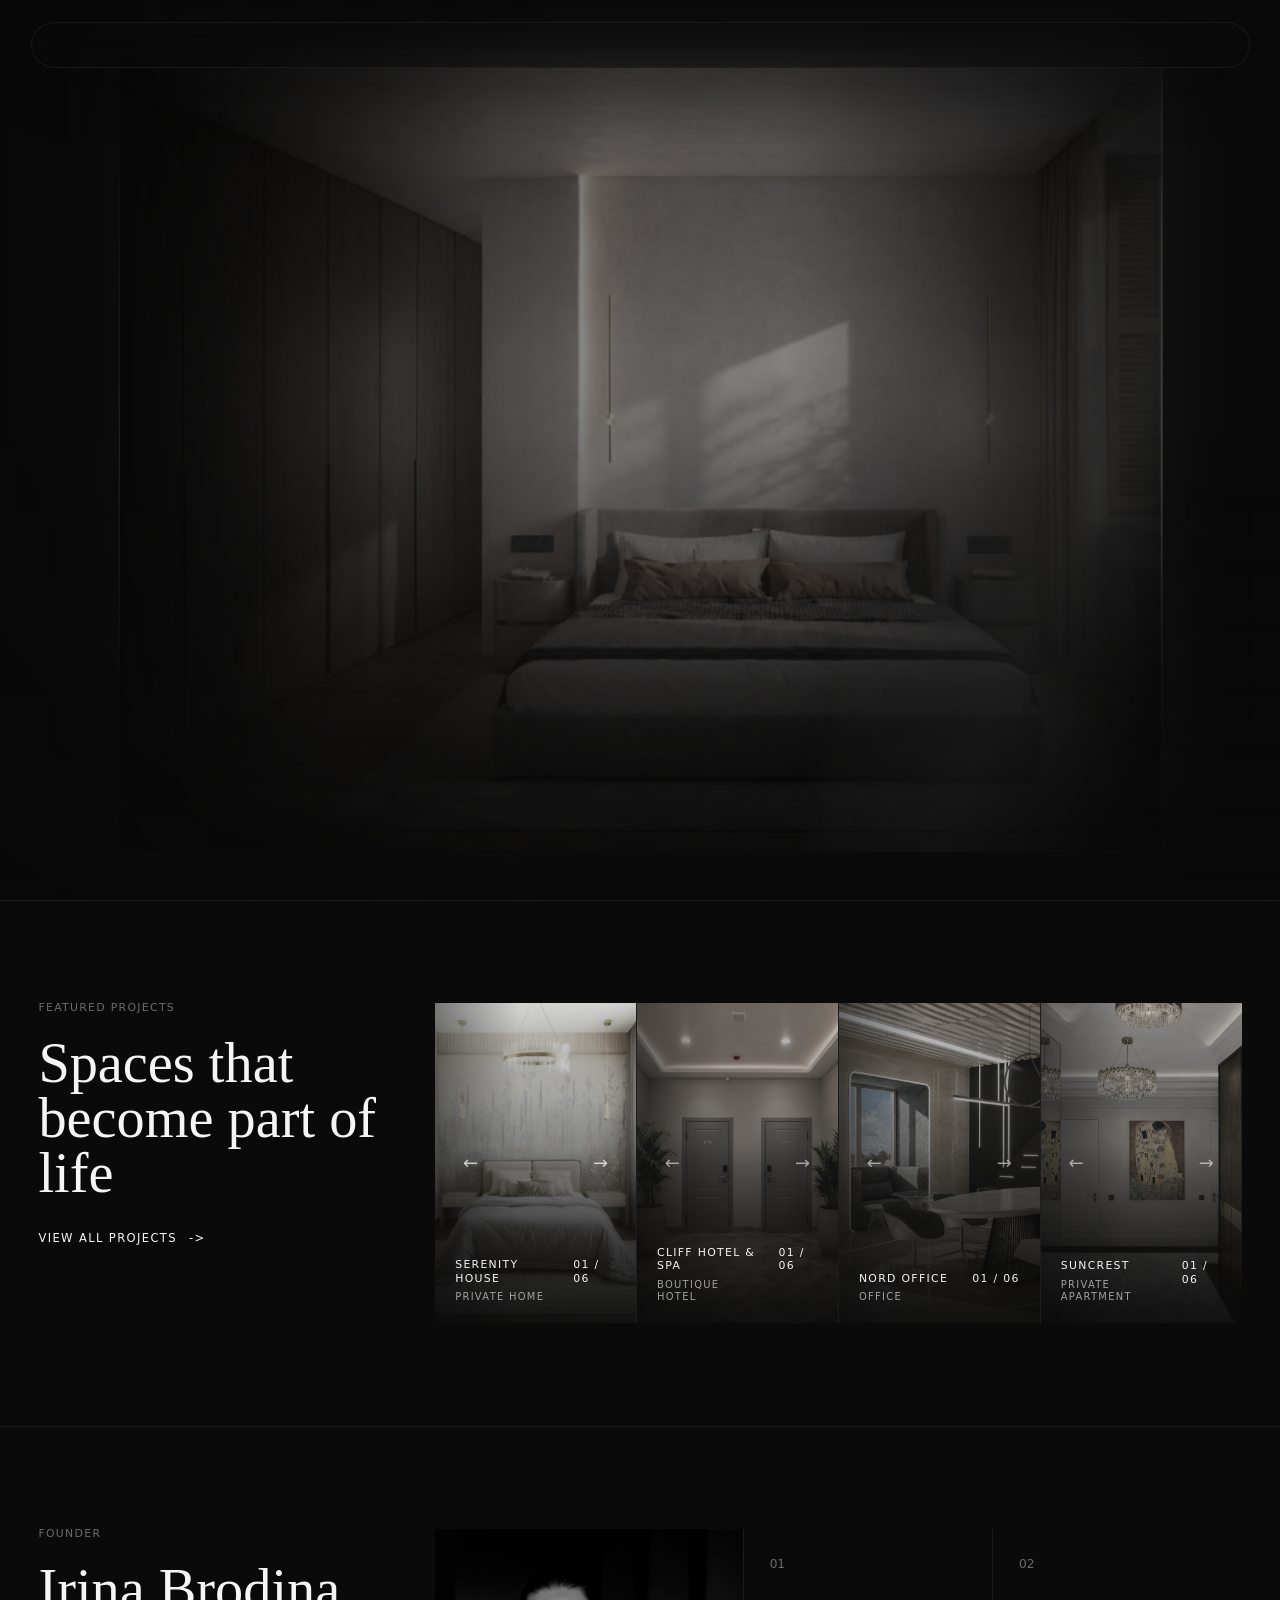
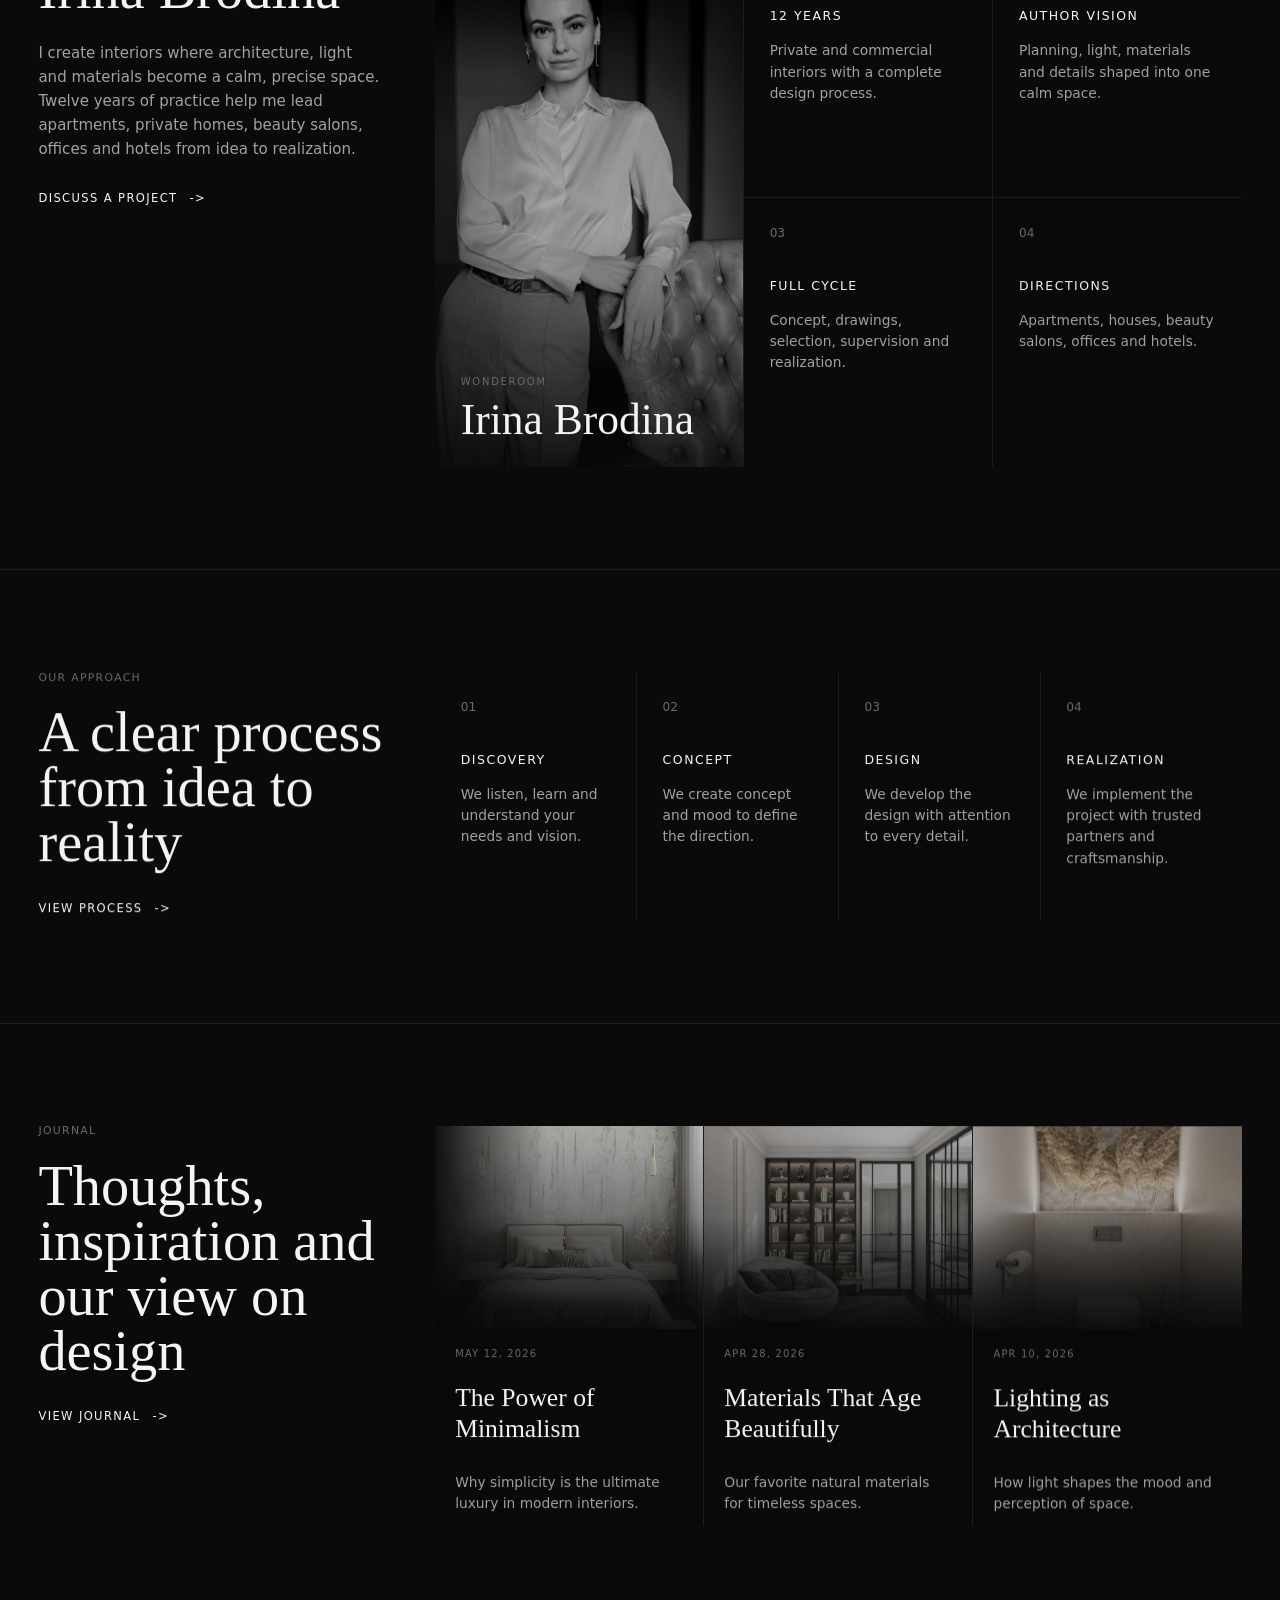
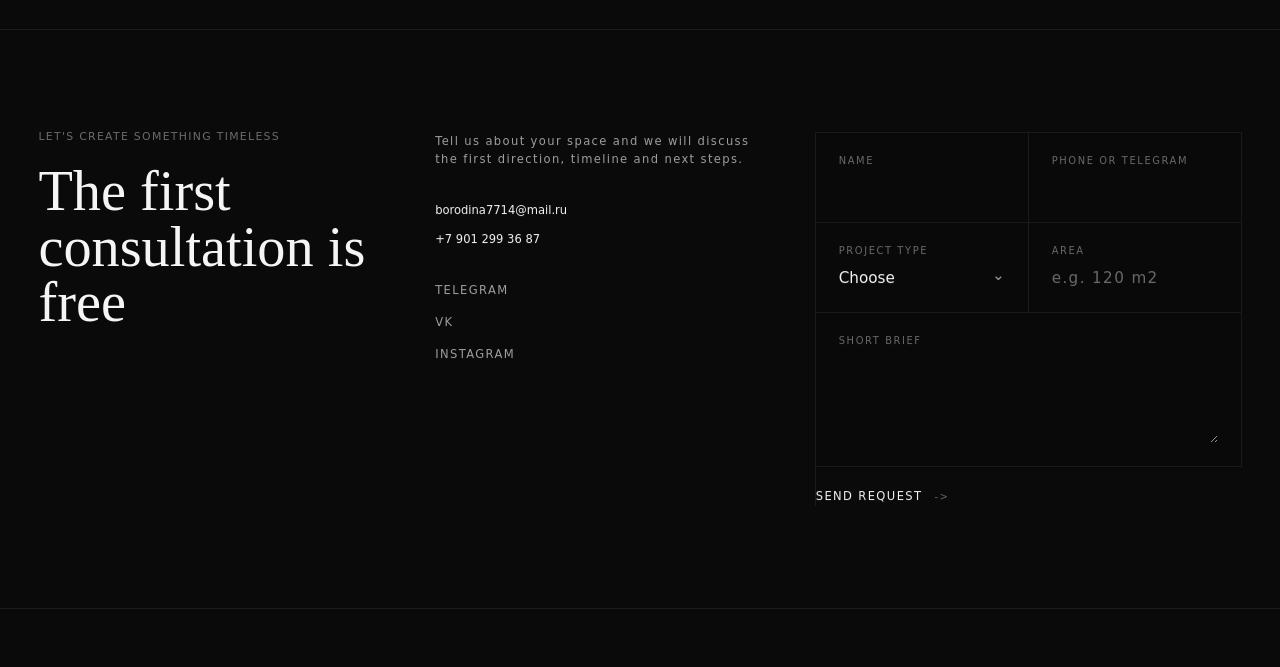
==== commit efdd5634: "Update mobile hero and gallery polish" ====
--- a/index.html
+++ b/index.html
@@ -1 +1 @@
-<!DOCTYPE html><!--nn4Cdvskzph_HrDyRVwp4--><html lang="ru"><head><meta charSet="utf-8"/><meta name="viewport" content="width=device-width, initial-scale=1"/><link rel="stylesheet" href="/_next/static/css/22a44a8182107990.css" data-precedence="next"/><link rel="preload" as="script" fetchPriority="low" href="/_next/static/chunks/webpack-cd83c9cb890566c8.js"/><script src="/_next/static/chunks/acfafb44-8249079a6627ac92.js" async=""></script><script src="/_next/static/chunks/920-04951d5553441ac6.js" async=""></script><script src="/_next/static/chunks/main-app-3232a878d8e9ecc8.js" async=""></script><script src="/_next/static/chunks/app/layout-41213d267ded97e7.js" async=""></script><script src="/_next/static/chunks/04763798-db63f59124e081f3.js" async=""></script><script src="/_next/static/chunks/419-ff4fd379685bbec3.js" async=""></script><script src="/_next/static/chunks/app/page-057d41000c813a40.js" async=""></script><meta name="theme-color" content="#0A0A0A"/><meta name="color-scheme" content="dark"/><title>Wonderoom - студия дизайна интерьеров</title><meta name="description" content="Wonderoom - премиальная студия дизайна интерьеров Ирины Бродиной: квартиры, частные дома, офисы, отели и салоны красоты с полным циклом проектирования."/><meta name="application-name" content="Wonderoom"/><meta name="author" content="Irina Brodina"/><meta name="keywords" content="дизайн интерьера,дизайн интерьеров,студия дизайна интерьера,дизайн проект интерьера,дизайн интерьера квартиры,дизайн интерьера дома,современный дизайн интерьера,дизайн интерьера кухни,дизайн интерьера спальни,дизайн интерьера гостиной,дизайн интерьера фото,дизайн интерьера онлайн,дизайн интерьера 3d,интерьерная студия,дизайнер интерьера,премиальный дизайн интерьера,дизайн интерьера Москва,дизайн интерьера Санкт-Петербург,дизайн интерьера Екатеринбург,дизайн интерьера Краснодар,дизайн интерьера Сочи"/><meta name="creator" content="Wonderoom Studio"/><meta name="publisher" content="Wonderoom Studio"/><meta name="robots" content="index, follow"/><meta name="googlebot" content="index, follow, max-video-preview:-1, max-image-preview:large, max-snippet:-1"/><link rel="canonical" href="https://wonderoom.studio"/><link rel="alternate" hrefLang="ru" href="https://wonderoom.studio"/><link rel="alternate" hrefLang="en" href="https://wonderoom.studio"/><meta property="og:title" content="Wonderoom - студия дизайна интерьеров"/><meta property="og:description" content="Wonderoom - премиальная студия дизайна интерьеров Ирины Бродиной: квартиры, частные дома, офисы, отели и салоны красоты с полным циклом проектирования."/><meta property="og:url" content="https://wonderoom.studio"/><meta property="og:site_name" content="Wonderoom"/><meta property="og:locale" content="ru_RU"/><meta property="og:image" content="https://wonderoom.studio/images/wonderoom-hero.jpg"/><meta property="og:image:width" content="1200"/><meta property="og:image:height" content="630"/><meta property="og:image:alt" content="Wonderoom interior design studio"/><meta property="og:locale:alternate" content="en_US"/><meta property="og:type" content="website"/><meta name="twitter:card" content="summary_large_image"/><meta name="twitter:title" content="Wonderoom - студия дизайна интерьеров"/><meta name="twitter:description" content="Wonderoom - премиальная студия дизайна интерьеров Ирины Бродиной: квартиры, частные дома, офисы, отели и салоны красоты с полным циклом проектирования."/><meta name="twitter:image" content="https://wonderoom.studio/images/wonderoom-hero.jpg"/><script src="/_next/static/chunks/polyfills-42372ed130431b0a.js" noModule=""></script></head><body><div hidden=""><!--$--><!--/$--></div><script type="application/ld+json">{"@context":"https://schema.org","@type":"InteriorDesign","name":"Wonderoom","url":"https://wonderoom.studio","image":"https://wonderoom.studio/images/wonderoom-hero.jpg","description":"Wonderoom - премиальная студия дизайна интерьеров Ирины Бродиной: квартиры, частные дома, офисы, отели и салоны красоты с полным циклом проектирования.","founder":{"@type":"Person","name":"Ирина Бродина","alternateName":"Irina Brodina"},"email":"borodina7714@mail.ru","telephone":"+79012993687","sameAs":["https://t.me/Amaya_weekday","https://vk.com/borodina7714","https://instagram.com/Amaya_weekday"],"areaServed":["Москва","Санкт-Петербург","Екатеринбург","Краснодар","Сочи","Россия"],"serviceType":["Дизайн интерьера квартиры","Дизайн интерьера дома","Дизайн интерьера офиса","Дизайн интерьера отеля","Дизайн интерьера салона красоты"]}</script><main id="top" class="wonderoom-site   "><nav class="hero-nav" aria-label="Primary navigation"><a href="#top" aria-label="Wonderoom home">Wonderoom</a><div class="hero-menu"><a href="#projects">Projects</a><a href="#studio">Studio</a><a href="#approach">Approach</a><a href="#journal">Journal</a><a href="#contacts">Contacts</a></div><div class="hero-actions"><button type="button" class="language-toggle" aria-label="Switch language"><span class="">RU</span><span>/</span><span class="is-active">EN</span></button><button type="button" class="hero-menu-button" aria-expanded="false"><span class="menu-line" aria-hidden="true"></span><span>Menu</span></button></div></nav><section class="intro-hero" aria-label="Wonderoom interior design studio"><div class="hero-visual" aria-hidden="true"></div><div class="hero-shade" aria-hidden="true"></div><div class="threshold-frame" aria-hidden="true"><div class="threshold-blackout"></div><div class="threshold-aperture"><div class="threshold-sweep"></div></div><div class="threshold-veil"></div><span class="threshold-line threshold-line-center"></span></div><div class="hero-layout"><div class="hero-copy"><p class="hero-kicker">Interior Design Studio</p><h1>Wonderoom</h1><p>We create timeless spaces for living, hospitality and business. Architecture. Interiors. Atmosphere.</p><a href="#projects" class="site-link">Explore projects<span aria-hidden="true">-&gt;</span></a></div><div class="hero-directions" aria-label="Studio directions"><a href="#projects" class="hero-direction"><span>Private Homes</span><span>01</span></a><a href="#projects" class="hero-direction"><span>Hotels</span><span>02</span></a><a href="#projects" class="hero-direction"><span>Offices</span><span>03</span></a><a href="#projects" class="hero-direction"><span>Beauty Salons</span><span>04</span></a><a href="#projects" class="hero-direction"><span>Commercial Spaces</span><span>05</span></a></div></div><div class="site-mobile-menu " aria-hidden="true" aria-label="Menu" aria-modal="false" role="dialog"><button type="button" class="site-mobile-menu__close" aria-label="Close"><span aria-hidden="true"></span><span aria-hidden="true"></span></button><nav class="site-mobile-menu__nav" aria-label="Menu"><button type="button">Projects</button><button type="button">Studio</button><button type="button">Approach</button><button type="button">Journal</button><button type="button">Contacts</button></nav></div></section><section id="projects" class="site-section featured-section"><div class="section-heading"><p class="section-eyebrow">Featured projects</p><h2>Spaces that become part of life</h2><a href="#contacts" class="site-link">View all projects<span aria-hidden="true">-&gt;</span></a></div><div class="project-showcase" aria-label="Serenity House"><article class="project-card project-card-1 is-active"><button type="button" class="project-card__preview" aria-label="Serenity House: Private Home"><span class="project-image" style="--project-image:url(&quot;/images/projects/wonderoom-private-home-01.jpg&quot;)" aria-hidden="true"></span><span class="project-meta"><span><strong>Serenity House</strong><small>Private Home</small></span><span>01 / 06</span></span></button><span class="project-controls" aria-label="Serenity House"><button type="button" aria-label="Serenity House previous image">←</button><button type="button" aria-label="Serenity House next image">→</button></span></article><article class="project-card project-card-2 "><button type="button" class="project-card__preview" aria-label="Cliff Hotel &amp; Spa: Boutique Hotel"><span class="project-image" style="--project-image:url(&quot;/images/projects/wonderoom-hotel-01.jpg&quot;)" aria-hidden="true"></span><span class="project-meta"><span><strong>Cliff Hotel &amp; Spa</strong><small>Boutique Hotel</small></span><span>01 / 06</span></span></button><span class="project-controls" aria-label="Cliff Hotel &amp; Spa"><button type="button" aria-label="Cliff Hotel &amp; Spa previous image">←</button><button type="button" aria-label="Cliff Hotel &amp; Spa next image">→</button></span></article><article class="project-card project-card-3 "><button type="button" class="project-card__preview" aria-label="Nord Office: Office"><span class="project-image" style="--project-image:url(&quot;/images/projects/wonderoom-office-01.jpg&quot;)" aria-hidden="true"></span><span class="project-meta"><span><strong>Nord Office</strong><small>Office</small></span><span>01 / 06</span></span></button><span class="project-controls" aria-label="Nord Office"><button type="button" aria-label="Nord Office previous image">←</button><button type="button" aria-label="Nord Office next image">→</button></span></article><article class="project-card project-card-4 "><button type="button" class="project-card__preview" aria-label="Suncrest: Private Apartment"><span class="project-image" style="--project-image:url(&quot;/images/projects/wonderoom-suncrest-01.jpg&quot;)" aria-hidden="true"></span><span class="project-meta"><span><strong>Suncrest</strong><small>Private Apartment</small></span><span>01 / 06</span></span></button><span class="project-controls" aria-label="Suncrest"><button type="button" aria-label="Suncrest previous image">←</button><button type="button" aria-label="Suncrest next image">→</button></span></article></div></section><section id="studio" class="site-section studio-section"><div class="section-heading"><p class="section-eyebrow">Founder</p><h2>Irina Brodina</h2><p>I create interiors where architecture, light and materials become a calm, precise space. Twelve years of practice help me lead apartments, private homes, beauty salons, offices and hotels from idea to realization.</p><a href="#contacts" class="site-link">Discuss a project<span aria-hidden="true">-&gt;</span></a></div><div class="studio-values studio-founder-grid"><figure class="founder-portrait" aria-label="Irina Brodina"><span class="founder-portrait__image" aria-hidden="true"></span><figcaption><span>Wonderoom</span><strong>Irina Brodina</strong></figcaption></figure><article class="value-card"><span>01</span><h3>12 years</h3><p>Private and commercial interiors with a complete design process.</p></article><article class="value-card"><span>02</span><h3>Author vision</h3><p>Planning, light, materials and details shaped into one calm space.</p></article><article class="value-card"><span>03</span><h3>Full cycle</h3><p>Concept, drawings, selection, supervision and realization.</p></article><article class="value-card"><span>04</span><h3>Directions</h3><p>Apartments, houses, beauty salons, offices and hotels.</p></article></div></section><section id="approach" class="site-section approach-section"><div class="section-heading"><p class="section-eyebrow">Our approach</p><h2>A clear process from idea to reality</h2><a href="#contacts" class="site-link">View process<span aria-hidden="true">-&gt;</span></a></div><div class="process-grid"><article class="process-step"><span>01</span><h3>Discovery</h3><p>We listen, learn and understand your needs and vision.</p></article><article class="process-step"><span>02</span><h3>Concept</h3><p>We create concept and mood to define the direction.</p></article><article class="process-step"><span>03</span><h3>Design</h3><p>We develop the design with attention to every detail.</p></article><article class="process-step"><span>04</span><h3>Realization</h3><p>We implement the project with trusted partners and craftsmanship.</p></article></div></section><section id="journal" class="site-section journal-section"><div class="section-heading"><p class="section-eyebrow">Journal</p><h2>Thoughts, inspiration and our view on design</h2><a href="#contacts" class="site-link">View journal<span aria-hidden="true">-&gt;</span></a></div><div class="journal-grid"><article class="journal-card journal-card-1"><span class="journal-image" aria-hidden="true"></span><time>May 12, 2026</time><h3>The Power of Minimalism</h3><p>Why simplicity is the ultimate luxury in modern interiors.</p></article><article class="journal-card journal-card-2"><span class="journal-image" aria-hidden="true"></span><time>Apr 28, 2026</time><h3>Materials That Age Beautifully</h3><p>Our favorite natural materials for timeless spaces.</p></article><article class="journal-card journal-card-3"><span class="journal-image" aria-hidden="true"></span><time>Apr 10, 2026</time><h3>Lighting as Architecture</h3><p>How light shapes the mood and perception of space.</p></article></div></section><section id="contacts" class="site-section contact-section"><div class="section-heading"><p class="section-eyebrow">Let&#x27;s create something timeless</p><h2>The first consultation is free</h2></div><div class="contact-details"><div class="contact-copy"><p>Tell us about your space and we will discuss the first direction, timeline and next steps.</p><address><a href="https://e.mail.ru/compose/?to=borodina7714%40mail.ru&amp;subject=%D0%97%D0%B0%D0%BF%D1%80%D0%BE%D1%81+Wonderoom" target="_blank" rel="noreferrer">borodina7714@mail.ru</a><a href="tel:+79012993687">+7 901 299 36 87</a></address><div class="social-links"><a href="https://t.me/Amaya_weekday">Telegram</a><a href="https://vk.com/borodina7714">VK</a><a href="https://instagram.com/Amaya_weekday">Instagram</a></div></div><form class="contact-form"><label><span>Name</span><input autoComplete="name" required="" name="name"/></label><label><span>Phone or Telegram</span><input autoComplete="tel" required="" name="contact"/></label><label><span>Project type</span><input type="hidden" required="" name="projectType" value=""/><div class="contact-select "><button type="button" class="contact-select__trigger" aria-expanded="false"><span>Choose</span><span aria-hidden="true">⌄</span></button><div class="contact-select__options"><button type="button">Apartment</button><button type="button">Private home</button><button type="button">Beauty salon</button><button type="button">Office</button><button type="button">Hotel</button></div></div></label><label><span>Area</span><input placeholder="e.g. 120 m2" name="area"/></label><label class="contact-form__message"><span>Short brief</span><textarea name="message" rows="4" required=""></textarea></label><button type="submit" class="site-link contact-form__submit">Send request<span aria-hidden="true">-&gt;</span></button></form></div></section><footer class="site-footer"><a href="#top">Wonderoom</a><span>© 2026 Wonderoom Studio. <!-- -->All rights reserved.</span><a href="#top">Privacy policy</a></footer></main><!--$--><!--/$--><script src="/_next/static/chunks/webpack-cd83c9cb890566c8.js" id="_R_" async=""></script><script>(self.__next_f=self.__next_f||[]).push([0])</script><script>self.__next_f.push([1,"1:\"$Sreact.fragment\"\n2:I[6075,[\"177\",\"static/chunks/app/layout-41213d267ded97e7.js\"],\"AppProviders\"]\n3:I[4827,[],\"\"]\n4:I[1063,[],\"\"]\n5:I[746,[\"701\",\"static/chunks/04763798-db63f59124e081f3.js\",\"419\",\"static/chunks/419-ff4fd379685bbec3.js\",\"974\",\"static/chunks/app/page-057d41000c813a40.js\"],\"IntroHero\"]\n6:I[6050,[],\"OutletBoundary\"]\n8:I[9479,[],\"AsyncMetadataOutlet\"]\na:I[6050,[],\"ViewportBoundary\"]\nc:I[6050,[],\"MetadataBoundary\"]\nd:\"$Sreact.suspense\"\nf:I[6177,[],\"\"]\n:HL[\"/_next/static/css/22a44a8182107990.css\",\"style\"]\n"])</script><script>self.__next_f.push([1,"0:{\"P\":null,\"b\":\"nn4Cdvskzph_HrDyRVwp4\",\"p\":\"\",\"c\":[\"\",\"\"],\"i\":false,\"f\":[[[\"\",{\"children\":[\"__PAGE__\",{}]},\"$undefined\",\"$undefined\",true],[\"\",[\"$\",\"$1\",\"c\",{\"children\":[[[\"$\",\"link\",\"0\",{\"rel\":\"stylesheet\",\"href\":\"/_next/static/css/22a44a8182107990.css\",\"precedence\":\"next\",\"crossOrigin\":\"$undefined\",\"nonce\":\"$undefined\"}]],[\"$\",\"html\",null,{\"lang\":\"ru\",\"children\":[\"$\",\"body\",null,{\"children\":[[\"$\",\"script\",null,{\"type\":\"application/ld+json\",\"dangerouslySetInnerHTML\":{\"__html\":\"{\\\"@context\\\":\\\"https://schema.org\\\",\\\"@type\\\":\\\"InteriorDesign\\\",\\\"name\\\":\\\"Wonderoom\\\",\\\"url\\\":\\\"https://wonderoom.studio\\\",\\\"image\\\":\\\"https://wonderoom.studio/images/wonderoom-hero.jpg\\\",\\\"description\\\":\\\"Wonderoom - премиальная студия дизайна интерьеров Ирины Бродиной: квартиры, частные дома, офисы, отели и салоны красоты с полным циклом проектирования.\\\",\\\"founder\\\":{\\\"@type\\\":\\\"Person\\\",\\\"name\\\":\\\"Ирина Бродина\\\",\\\"alternateName\\\":\\\"Irina Brodina\\\"},\\\"email\\\":\\\"borodina7714@mail.ru\\\",\\\"telephone\\\":\\\"+79012993687\\\",\\\"sameAs\\\":[\\\"https://t.me/Amaya_weekday\\\",\\\"https://vk.com/borodina7714\\\",\\\"https://instagram.com/Amaya_weekday\\\"],\\\"areaServed\\\":[\\\"Москва\\\",\\\"Санкт-Петербург\\\",\\\"Екатеринбург\\\",\\\"Краснодар\\\",\\\"Сочи\\\",\\\"Россия\\\"],\\\"serviceType\\\":[\\\"Дизайн интерьера квартиры\\\",\\\"Дизайн интерьера дома\\\",\\\"Дизайн интерьера офиса\\\",\\\"Дизайн интерьера отеля\\\",\\\"Дизайн интерьера салона красоты\\\"]}\"}}],[\"$\",\"$L2\",null,{\"children\":[\"$\",\"$L3\",null,{\"parallelRouterKey\":\"children\",\"error\":\"$undefined\",\"errorStyles\":\"$undefined\",\"errorScripts\":\"$undefined\",\"template\":[\"$\",\"$L4\",null,{}],\"templateStyles\":\"$undefined\",\"templateScripts\":\"$undefined\",\"notFound\":[[[\"$\",\"title\",null,{\"children\":\"404: This page could not be found.\"}],[\"$\",\"div\",null,{\"style\":{\"fontFamily\":\"system-ui,\\\"Segoe UI\\\",Roboto,Helvetica,Arial,sans-serif,\\\"Apple Color Emoji\\\",\\\"Segoe UI Emoji\\\"\",\"height\":\"100vh\",\"textAlign\":\"center\",\"display\":\"flex\",\"flexDirection\":\"column\",\"alignItems\":\"center\",\"justifyContent\":\"center\"},\"children\":[\"$\",\"div\",null,{\"children\":[[\"$\",\"style\",null,{\"dangerouslySetInnerHTML\":{\"__html\":\"body{color:#000;background:#fff;margin:0}.next-error-h1{border-right:1px solid rgba(0,0,0,.3)}@media (prefers-color-scheme:dark){body{color:#fff;background:#000}.next-error-h1{border-right:1px solid rgba(255,255,255,.3)}}\"}}],[\"$\",\"h1\",null,{\"className\":\"next-error-h1\",\"style\":{\"display\":\"inline-block\",\"margin\":\"0 20px 0 0\",\"padding\":\"0 23px 0 0\",\"fontSize\":24,\"fontWeight\":500,\"verticalAlign\":\"top\",\"lineHeight\":\"49px\"},\"children\":404}],[\"$\",\"div\",null,{\"style\":{\"display\":\"inline-block\"},\"children\":[\"$\",\"h2\",null,{\"style\":{\"fontSize\":14,\"fontWeight\":400,\"lineHeight\":\"49px\",\"margin\":0},\"children\":\"This page could not be found.\"}]}]]}]}]],[]],\"forbidden\":\"$undefined\",\"unauthorized\":\"$undefined\"}]}]]}]}]]}],{\"children\":[\"__PAGE__\",[\"$\",\"$1\",\"c\",{\"children\":[[\"$\",\"$L5\",null,{}],null,[\"$\",\"$L6\",null,{\"children\":[\"$L7\",[\"$\",\"$L8\",null,{\"promise\":\"$@9\"}]]}]]}],{},null,false]},null,false],[\"$\",\"$1\",\"h\",{\"children\":[null,[[\"$\",\"$La\",null,{\"children\":\"$Lb\"}],null],[\"$\",\"$Lc\",null,{\"children\":[\"$\",\"div\",null,{\"hidden\":true,\"children\":[\"$\",\"$d\",null,{\"fallback\":null,\"children\":\"$Le\"}]}]}]]}],false]],\"m\":\"$undefined\",\"G\":[\"$f\",[]],\"s\":false,\"S\":true}\n"])</script><script>self.__next_f.push([1,"b:[[\"$\",\"meta\",\"0\",{\"charSet\":\"utf-8\"}],[\"$\",\"meta\",\"1\",{\"name\":\"viewport\",\"content\":\"width=device-width, initial-scale=1\"}],[\"$\",\"meta\",\"2\",{\"name\":\"theme-color\",\"content\":\"#0A0A0A\"}],[\"$\",\"meta\",\"3\",{\"name\":\"color-scheme\",\"content\":\"dark\"}]]\n7:null\n"])</script><script>self.__next_f.push([1,"9:{\"metadata\":[[\"$\",\"title\",\"0\",{\"children\":\"Wonderoom - студия дизайна интерьеров\"}],[\"$\",\"meta\",\"1\",{\"name\":\"description\",\"content\":\"Wonderoom - премиальная студия дизайна интерьеров Ирины Бродиной: квартиры, частные дома, офисы, отели и салоны красоты с полным циклом проектирования.\"}],[\"$\",\"meta\",\"2\",{\"name\":\"application-name\",\"content\":\"Wonderoom\"}],[\"$\",\"meta\",\"3\",{\"name\":\"author\",\"content\":\"Irina Brodina\"}],[\"$\",\"meta\",\"4\",{\"name\":\"keywords\",\"content\":\"дизайн интерьера,дизайн интерьеров,студия дизайна интерьера,дизайн проект интерьера,дизайн интерьера квартиры,дизайн интерьера дома,современный дизайн интерьера,дизайн интерьера кухни,дизайн интерьера спальни,дизайн интерьера гостиной,дизайн интерьера фото,дизайн интерьера онлайн,дизайн интерьера 3d,интерьерная студия,дизайнер интерьера,премиальный дизайн интерьера,дизайн интерьера Москва,дизайн интерьера Санкт-Петербург,дизайн интерьера Екатеринбург,дизайн интерьера Краснодар,дизайн интерьера Сочи\"}],[\"$\",\"meta\",\"5\",{\"name\":\"creator\",\"content\":\"Wonderoom Studio\"}],[\"$\",\"meta\",\"6\",{\"name\":\"publisher\",\"content\":\"Wonderoom Studio\"}],[\"$\",\"meta\",\"7\",{\"name\":\"robots\",\"content\":\"index, follow\"}],[\"$\",\"meta\",\"8\",{\"name\":\"googlebot\",\"content\":\"index, follow, max-video-preview:-1, max-image-preview:large, max-snippet:-1\"}],[\"$\",\"link\",\"9\",{\"rel\":\"canonical\",\"href\":\"https://wonderoom.studio\"}],[\"$\",\"link\",\"10\",{\"rel\":\"alternate\",\"hrefLang\":\"ru\",\"href\":\"https://wonderoom.studio\"}],[\"$\",\"link\",\"11\",{\"rel\":\"alternate\",\"hrefLang\":\"en\",\"href\":\"https://wonderoom.studio\"}],[\"$\",\"meta\",\"12\",{\"property\":\"og:title\",\"content\":\"Wonderoom - студия дизайна интерьеров\"}],[\"$\",\"meta\",\"13\",{\"property\":\"og:description\",\"content\":\"Wonderoom - премиальная студия дизайна интерьеров Ирины Бродиной: квартиры, частные дома, офисы, отели и салоны красоты с полным циклом проектирования.\"}],[\"$\",\"meta\",\"14\",{\"property\":\"og:url\",\"content\":\"https://wonderoom.studio\"}],[\"$\",\"meta\",\"15\",{\"property\":\"og:site_name\",\"content\":\"Wonderoom\"}],[\"$\",\"meta\",\"16\",{\"property\":\"og:locale\",\"content\":\"ru_RU\"}],[\"$\",\"meta\",\"17\",{\"property\":\"og:image\",\"content\":\"https://wonderoom.studio/images/wonderoom-hero.jpg\"}],[\"$\",\"meta\",\"18\",{\"property\":\"og:image:width\",\"content\":\"1200\"}],[\"$\",\"meta\",\"19\",{\"property\":\"og:image:height\",\"content\":\"630\"}],[\"$\",\"meta\",\"20\",{\"property\":\"og:image:alt\",\"content\":\"Wonderoom interior design studio\"}],[\"$\",\"meta\",\"21\",{\"property\":\"og:locale:alternate\",\"content\":\"en_US\"}],[\"$\",\"meta\",\"22\",{\"property\":\"og:type\",\"content\":\"website\"}],[\"$\",\"meta\",\"23\",{\"name\":\"twitter:card\",\"content\":\"summary_large_image\"}],[\"$\",\"meta\",\"24\",{\"name\":\"twitter:title\",\"content\":\"Wonderoom - студия дизайна интерьеров\"}],[\"$\",\"meta\",\"25\",{\"name\":\"twitter:description\",\"content\":\"Wonderoom - премиальная студия дизайна интерьеров Ирины Бродиной: квартиры, частные дома, офисы, отели и салоны красоты с полным циклом проектирования.\"}],[\"$\",\"meta\",\"26\",{\"name\":\"twitter:image\",\"content\":\"https://wonderoom.studio/images/wonderoom-hero.jpg\"}]],\"error\":null,\"digest\":\"$undefined\"}\n"])</script><script>self.__next_f.push([1,"e:\"$9:metadata\"\n"])</script></body></html>+<!DOCTYPE html><!--kvlpliYBdJLup3TwmkPaF--><html lang="ru"><head><meta charSet="utf-8"/><meta name="viewport" content="width=device-width, initial-scale=1"/><link rel="stylesheet" href="/_next/static/css/a59f507b1c3c48b1.css" data-precedence="next"/><link rel="preload" as="script" fetchPriority="low" href="/_next/static/chunks/webpack-cd83c9cb890566c8.js"/><script src="/_next/static/chunks/acfafb44-8249079a6627ac92.js" async=""></script><script src="/_next/static/chunks/920-04951d5553441ac6.js" async=""></script><script src="/_next/static/chunks/main-app-3232a878d8e9ecc8.js" async=""></script><script src="/_next/static/chunks/app/layout-9aa31fb67c1719fa.js" async=""></script><script src="/_next/static/chunks/04763798-db63f59124e081f3.js" async=""></script><script src="/_next/static/chunks/419-ff4fd379685bbec3.js" async=""></script><script src="/_next/static/chunks/app/page-ecc313fe05468b72.js" async=""></script><meta name="theme-color" content="#0A0A0A"/><meta name="color-scheme" content="dark"/><title>Wonderoom - студия дизайна интерьеров</title><meta name="description" content="Wonderoom - премиальная студия дизайна интерьеров Ирины Бродиной: квартиры, частные дома, офисы, отели и салоны красоты с полным циклом проектирования."/><meta name="application-name" content="Wonderoom"/><meta name="author" content="Irina Brodina"/><meta name="keywords" content="дизайн интерьера,дизайн интерьеров,студия дизайна интерьера,дизайн проект интерьера,дизайн интерьера квартиры,дизайн интерьера дома,современный дизайн интерьера,дизайн интерьера кухни,дизайн интерьера спальни,дизайн интерьера гостиной,дизайн интерьера фото,дизайн интерьера онлайн,дизайн интерьера 3d,интерьерная студия,дизайнер интерьера,премиальный дизайн интерьера,дизайн интерьера Москва,дизайн интерьера Санкт-Петербург,дизайн интерьера Екатеринбург,дизайн интерьера Краснодар,дизайн интерьера Сочи"/><meta name="creator" content="Wonderoom Studio"/><meta name="publisher" content="Wonderoom Studio"/><meta name="robots" content="index, follow"/><meta name="googlebot" content="index, follow, max-video-preview:-1, max-image-preview:large, max-snippet:-1"/><link rel="canonical" href="https://wonderoom.studio"/><link rel="alternate" hrefLang="ru" href="https://wonderoom.studio"/><link rel="alternate" hrefLang="en" href="https://wonderoom.studio"/><meta property="og:title" content="Wonderoom - студия дизайна интерьеров"/><meta property="og:description" content="Wonderoom - премиальная студия дизайна интерьеров Ирины Бродиной: квартиры, частные дома, офисы, отели и салоны красоты с полным циклом проектирования."/><meta property="og:url" content="https://wonderoom.studio"/><meta property="og:site_name" content="Wonderoom"/><meta property="og:locale" content="ru_RU"/><meta property="og:image" content="https://wonderoom.studio/images/wonderoom-hero.jpg"/><meta property="og:image:width" content="1200"/><meta property="og:image:height" content="630"/><meta property="og:image:alt" content="Wonderoom interior design studio"/><meta property="og:locale:alternate" content="en_US"/><meta property="og:type" content="website"/><meta name="twitter:card" content="summary_large_image"/><meta name="twitter:title" content="Wonderoom - студия дизайна интерьеров"/><meta name="twitter:description" content="Wonderoom - премиальная студия дизайна интерьеров Ирины Бродиной: квартиры, частные дома, офисы, отели и салоны красоты с полным циклом проектирования."/><meta name="twitter:image" content="https://wonderoom.studio/images/wonderoom-hero.jpg"/><script src="/_next/static/chunks/polyfills-42372ed130431b0a.js" noModule=""></script></head><body><div hidden=""><!--$--><!--/$--></div><script type="application/ld+json">{"@context":"https://schema.org","@type":"InteriorDesign","name":"Wonderoom","url":"https://wonderoom.studio","image":"https://wonderoom.studio/images/wonderoom-hero.jpg","description":"Wonderoom - премиальная студия дизайна интерьеров Ирины Бродиной: квартиры, частные дома, офисы, отели и салоны красоты с полным циклом проектирования.","founder":{"@type":"Person","name":"Ирина Бродина","alternateName":"Irina Brodina"},"email":"borodina7714@mail.ru","telephone":"+79012993687","sameAs":["https://t.me/Amaya_weekday","https://vk.com/borodina7714","https://instagram.com/wonderoomm"],"areaServed":["Москва","Санкт-Петербург","Екатеринбург","Краснодар","Сочи","Россия"],"serviceType":["Дизайн интерьера квартиры","Дизайн интерьера дома","Дизайн интерьера офиса","Дизайн интерьера отеля","Дизайн интерьера салона красоты"]}</script><main id="top" class="wonderoom-site   "><nav class="hero-nav" aria-label="Primary navigation"><a href="#top" aria-label="Wonderoom home">Wonderoom</a><div class="hero-menu"><a href="#projects">Projects</a><a href="#studio">Studio</a><a href="#approach">Approach</a><a href="#journal">Journal</a><a href="#contacts">Contacts</a></div><div class="hero-actions"><button type="button" class="language-toggle" aria-label="Switch language"><span class="">RU</span><span>/</span><span class="is-active">EN</span></button><button type="button" class="hero-menu-button" aria-expanded="false"><span class="menu-line" aria-hidden="true"></span><span>Menu</span></button></div></nav><section class="intro-hero" aria-label="Wonderoom interior design studio"><div class="hero-visual" aria-hidden="true"></div><div class="hero-shade" aria-hidden="true"></div><div class="threshold-frame" aria-hidden="true"><div class="threshold-blackout"></div><div class="threshold-aperture"><div class="threshold-sweep"></div></div><div class="threshold-veil"></div><span class="threshold-line threshold-line-center"></span></div><div class="hero-layout"><div class="hero-copy"><p class="hero-kicker">Interior Design Studio</p><h1>Wonderoom</h1><p>We create timeless spaces for living, hospitality and business. Architecture. Interiors. Atmosphere.</p><a href="#projects" class="site-link">Explore projects<span aria-hidden="true">-&gt;</span></a></div><div class="hero-directions" aria-label="Studio directions"><a href="#projects" class="hero-direction"><span>Private Home</span><span>01</span></a><a href="#projects" class="hero-direction"><span>Boutique Hotel</span><span>02</span></a><a href="#projects" class="hero-direction"><span>Office</span><span>03</span></a><a href="#projects" class="hero-direction"><span>Private Apartment</span><span>04</span></a></div></div><div class="site-mobile-menu " aria-hidden="true" aria-label="Menu" aria-modal="false" role="dialog"><button type="button" class="site-mobile-menu__close" aria-label="Close"><span aria-hidden="true"></span><span aria-hidden="true"></span></button><nav class="site-mobile-menu__nav" aria-label="Menu"><button type="button">Projects</button><button type="button">Studio</button><button type="button">Approach</button><button type="button">Journal</button><button type="button">Contacts</button></nav></div></section><section id="projects" class="site-section featured-section"><div class="section-heading"><p class="section-eyebrow">Featured projects</p><h2>Spaces that become part of life</h2><a href="#contacts" class="site-link">View all projects<span aria-hidden="true">-&gt;</span></a></div><div class="project-showcase" aria-label="Serenity House"><article class="project-card project-card-1 is-active"><button type="button" class="project-card__preview" aria-label="Serenity House: Private Home"><span class="project-image is-active" style="--project-image:url(&quot;/images/projects/wonderoom-private-home-01.jpg&quot;)" aria-hidden="true"></span><span class="project-image " style="--project-image:url(&quot;/images/projects/wonderoom-private-home-02.jpg&quot;)" aria-hidden="true"></span><span class="project-image " style="--project-image:url(&quot;/images/projects/wonderoom-private-home-03.jpg&quot;)" aria-hidden="true"></span><span class="project-image " style="--project-image:url(&quot;/images/projects/wonderoom-private-home-04.jpg&quot;)" aria-hidden="true"></span><span class="project-image " style="--project-image:url(&quot;/images/projects/wonderoom-private-home-05.jpg&quot;)" aria-hidden="true"></span><span class="project-image " style="--project-image:url(&quot;/images/projects/wonderoom-private-home-06.jpg&quot;)" aria-hidden="true"></span><span class="project-meta"><span><strong>Serenity House</strong><small>Private Home</small></span><span>01 / 06</span></span></button><span class="project-controls" aria-label="Serenity House"><button type="button" aria-label="Serenity House previous image">←</button><button type="button" aria-label="Serenity House next image">→</button></span></article><article class="project-card project-card-2 "><button type="button" class="project-card__preview" aria-label="Cliff Hotel &amp; Spa: Boutique Hotel"><span class="project-image is-active" style="--project-image:url(&quot;/images/projects/wonderoom-hotel-01.jpg&quot;)" aria-hidden="true"></span><span class="project-image " style="--project-image:url(&quot;/images/projects/wonderoom-hotel-02.jpg&quot;)" aria-hidden="true"></span><span class="project-image " style="--project-image:url(&quot;/images/projects/wonderoom-hotel-03.jpg&quot;)" aria-hidden="true"></span><span class="project-image " style="--project-image:url(&quot;/images/projects/wonderoom-hotel-04.jpg&quot;)" aria-hidden="true"></span><span class="project-image " style="--project-image:url(&quot;/images/projects/wonderoom-hotel-05.jpg&quot;)" aria-hidden="true"></span><span class="project-image " style="--project-image:url(&quot;/images/projects/wonderoom-hotel-06.jpg&quot;)" aria-hidden="true"></span><span class="project-meta"><span><strong>Cliff Hotel &amp; Spa</strong><small>Boutique Hotel</small></span><span>01 / 06</span></span></button><span class="project-controls" aria-label="Cliff Hotel &amp; Spa"><button type="button" aria-label="Cliff Hotel &amp; Spa previous image">←</button><button type="button" aria-label="Cliff Hotel &amp; Spa next image">→</button></span></article><article class="project-card project-card-3 "><button type="button" class="project-card__preview" aria-label="Nord Office: Office"><span class="project-image is-active" style="--project-image:url(&quot;/images/projects/wonderoom-office-01.jpg&quot;)" aria-hidden="true"></span><span class="project-image " style="--project-image:url(&quot;/images/projects/wonderoom-office-02.jpg&quot;)" aria-hidden="true"></span><span class="project-image " style="--project-image:url(&quot;/images/projects/wonderoom-office-03.jpg&quot;)" aria-hidden="true"></span><span class="project-image " style="--project-image:url(&quot;/images/projects/wonderoom-office-04.jpg&quot;)" aria-hidden="true"></span><span class="project-image " style="--project-image:url(&quot;/images/projects/wonderoom-office-05.jpg&quot;)" aria-hidden="true"></span><span class="project-image " style="--project-image:url(&quot;/images/projects/wonderoom-office-06.jpg&quot;)" aria-hidden="true"></span><span class="project-meta"><span><strong>Nord Office</strong><small>Office</small></span><span>01 / 06</span></span></button><span class="project-controls" aria-label="Nord Office"><button type="button" aria-label="Nord Office previous image">←</button><button type="button" aria-label="Nord Office next image">→</button></span></article><article class="project-card project-card-4 "><button type="button" class="project-card__preview" aria-label="Suncrest: Private Apartment"><span class="project-image is-active" style="--project-image:url(&quot;/images/projects/wonderoom-suncrest-01.jpg&quot;)" aria-hidden="true"></span><span class="project-image " style="--project-image:url(&quot;/images/projects/wonderoom-suncrest-02.jpg&quot;)" aria-hidden="true"></span><span class="project-image " style="--project-image:url(&quot;/images/projects/wonderoom-suncrest-03.jpg&quot;)" aria-hidden="true"></span><span class="project-image " style="--project-image:url(&quot;/images/projects/wonderoom-suncrest-04.jpg&quot;)" aria-hidden="true"></span><span class="project-image " style="--project-image:url(&quot;/images/projects/wonderoom-suncrest-05.jpg&quot;)" aria-hidden="true"></span><span class="project-image " style="--project-image:url(&quot;/images/projects/wonderoom-suncrest-06.jpg&quot;)" aria-hidden="true"></span><span class="project-meta"><span><strong>Suncrest</strong><small>Private Apartment</small></span><span>01 / 06</span></span></button><span class="project-controls" aria-label="Suncrest"><button type="button" aria-label="Suncrest previous image">←</button><button type="button" aria-label="Suncrest next image">→</button></span></article></div></section><section id="studio" class="site-section studio-section"><div class="section-heading"><p class="section-eyebrow">Founder</p><h2>Irina Brodina</h2><p>I create interiors where architecture, light and materials become a calm, precise space. Twelve years of practice help me lead apartments, private homes, beauty salons, offices and hotels from idea to realization.</p><a href="#contacts" class="site-link">Discuss a project<span aria-hidden="true">-&gt;</span></a></div><div class="studio-values studio-founder-grid"><figure class="founder-portrait" aria-label="Irina Brodina"><span class="founder-portrait__image" aria-hidden="true"></span><figcaption><span>Wonderoom</span><strong>Irina Brodina</strong></figcaption></figure><article class="value-card"><span>01</span><h3>12 years</h3><p>Private and commercial interiors with a complete design process.</p></article><article class="value-card"><span>02</span><h3>Author vision</h3><p>Planning, light, materials and details shaped into one calm space.</p></article><article class="value-card"><span>03</span><h3>Full cycle</h3><p>Concept, drawings, selection, supervision and realization.</p></article><article class="value-card"><span>04</span><h3>Directions</h3><p>Apartments, houses, beauty salons, offices and hotels.</p></article></div></section><section id="approach" class="site-section approach-section"><div class="section-heading"><p class="section-eyebrow">Our approach</p><h2>A clear process from idea to reality</h2><a href="#contacts" class="site-link">View process<span aria-hidden="true">-&gt;</span></a></div><div class="process-grid"><article class="process-step"><span>01</span><h3>Discovery</h3><p>We listen, learn and understand your needs and vision.</p></article><article class="process-step"><span>02</span><h3>Concept</h3><p>We create concept and mood to define the direction.</p></article><article class="process-step"><span>03</span><h3>Design</h3><p>We develop the design with attention to every detail.</p></article><article class="process-step"><span>04</span><h3>Realization</h3><p>We implement the project with trusted partners and craftsmanship.</p></article></div></section><section id="journal" class="site-section journal-section"><div class="section-heading"><p class="section-eyebrow">Journal</p><h2>Thoughts, inspiration and our view on design</h2><a href="#contacts" class="site-link">View journal<span aria-hidden="true">-&gt;</span></a></div><div class="journal-grid"><article class="journal-card journal-card-1"><span class="journal-image" aria-hidden="true"></span><time>May 12, 2026</time><h3>The Power of Minimalism</h3><p>Why simplicity is the ultimate luxury in modern interiors.</p></article><article class="journal-card journal-card-2"><span class="journal-image" aria-hidden="true"></span><time>Apr 28, 2026</time><h3>Materials That Age Beautifully</h3><p>Our favorite natural materials for timeless spaces.</p></article><article class="journal-card journal-card-3"><span class="journal-image" aria-hidden="true"></span><time>Apr 10, 2026</time><h3>Lighting as Architecture</h3><p>How light shapes the mood and perception of space.</p></article></div></section><section id="contacts" class="site-section contact-section"><div class="section-heading"><p class="section-eyebrow">Let&#x27;s create something timeless</p><h2>The first consultation is free</h2></div><div class="contact-details"><div class="contact-copy"><p>Tell us about your space and we will discuss the first direction, timeline and next steps.</p><address><a href="https://e.mail.ru/compose/?to=borodina7714%40mail.ru&amp;subject=%D0%97%D0%B0%D0%BF%D1%80%D0%BE%D1%81+Wonderoom" target="_blank" rel="noreferrer">borodina7714@mail.ru</a><a href="tel:+79012993687">+7 901 299 36 87</a></address><div class="social-links"><a href="https://t.me/Amaya_weekday">Telegram</a><a href="https://vk.com/borodina7714">VK</a><a href="https://instagram.com/wonderoomm">Instagram</a></div></div><form class="contact-form"><label><span>Name</span><input autoComplete="name" required="" name="name"/></label><label><span>Phone or Telegram</span><input autoComplete="tel" required="" name="contact"/></label><label><span>Project type</span><input type="hidden" required="" name="projectType" value=""/><div class="contact-select "><button type="button" class="contact-select__trigger" aria-expanded="false"><span>Choose</span><span aria-hidden="true">⌄</span></button><div class="contact-select__options"><button type="button">Apartment</button><button type="button">Private home</button><button type="button">Beauty salon</button><button type="button">Office</button><button type="button">Hotel</button></div></div></label><label><span>Area</span><input placeholder="e.g. 120 m2" name="area"/></label><label class="contact-form__message"><span>Short brief</span><textarea name="message" rows="4" required=""></textarea></label><button type="submit" class="site-link contact-form__submit">Send request<span aria-hidden="true">-&gt;</span></button></form></div></section><footer class="site-footer"><a href="#top">Wonderoom</a><span>© 2026 Wonderoom Studio. <!-- -->All rights reserved.</span><a href="#top">Privacy policy</a></footer></main><!--$--><!--/$--><script src="/_next/static/chunks/webpack-cd83c9cb890566c8.js" id="_R_" async=""></script><script>(self.__next_f=self.__next_f||[]).push([0])</script><script>self.__next_f.push([1,"1:\"$Sreact.fragment\"\n2:I[6075,[\"177\",\"static/chunks/app/layout-9aa31fb67c1719fa.js\"],\"AppProviders\"]\n3:I[4827,[],\"\"]\n4:I[1063,[],\"\"]\n5:I[746,[\"701\",\"static/chunks/04763798-db63f59124e081f3.js\",\"419\",\"static/chunks/419-ff4fd379685bbec3.js\",\"974\",\"static/chunks/app/page-ecc313fe05468b72.js\"],\"IntroHero\"]\n6:I[6050,[],\"OutletBoundary\"]\n8:I[9479,[],\"AsyncMetadataOutlet\"]\na:I[6050,[],\"ViewportBoundary\"]\nc:I[6050,[],\"MetadataBoundary\"]\nd:\"$Sreact.suspense\"\nf:I[6177,[],\"\"]\n:HL[\"/_next/static/css/a59f507b1c3c48b1.css\",\"style\"]\n"])</script><script>self.__next_f.push([1,"0:{\"P\":null,\"b\":\"kvlpliYBdJLup3TwmkPaF\",\"p\":\"\",\"c\":[\"\",\"\"],\"i\":false,\"f\":[[[\"\",{\"children\":[\"__PAGE__\",{}]},\"$undefined\",\"$undefined\",true],[\"\",[\"$\",\"$1\",\"c\",{\"children\":[[[\"$\",\"link\",\"0\",{\"rel\":\"stylesheet\",\"href\":\"/_next/static/css/a59f507b1c3c48b1.css\",\"precedence\":\"next\",\"crossOrigin\":\"$undefined\",\"nonce\":\"$undefined\"}]],[\"$\",\"html\",null,{\"lang\":\"ru\",\"children\":[\"$\",\"body\",null,{\"children\":[[\"$\",\"script\",null,{\"type\":\"application/ld+json\",\"dangerouslySetInnerHTML\":{\"__html\":\"{\\\"@context\\\":\\\"https://schema.org\\\",\\\"@type\\\":\\\"InteriorDesign\\\",\\\"name\\\":\\\"Wonderoom\\\",\\\"url\\\":\\\"https://wonderoom.studio\\\",\\\"image\\\":\\\"https://wonderoom.studio/images/wonderoom-hero.jpg\\\",\\\"description\\\":\\\"Wonderoom - премиальная студия дизайна интерьеров Ирины Бродиной: квартиры, частные дома, офисы, отели и салоны красоты с полным циклом проектирования.\\\",\\\"founder\\\":{\\\"@type\\\":\\\"Person\\\",\\\"name\\\":\\\"Ирина Бродина\\\",\\\"alternateName\\\":\\\"Irina Brodina\\\"},\\\"email\\\":\\\"borodina7714@mail.ru\\\",\\\"telephone\\\":\\\"+79012993687\\\",\\\"sameAs\\\":[\\\"https://t.me/Amaya_weekday\\\",\\\"https://vk.com/borodina7714\\\",\\\"https://instagram.com/wonderoomm\\\"],\\\"areaServed\\\":[\\\"Москва\\\",\\\"Санкт-Петербург\\\",\\\"Екатеринбург\\\",\\\"Краснодар\\\",\\\"Сочи\\\",\\\"Россия\\\"],\\\"serviceType\\\":[\\\"Дизайн интерьера квартиры\\\",\\\"Дизайн интерьера дома\\\",\\\"Дизайн интерьера офиса\\\",\\\"Дизайн интерьера отеля\\\",\\\"Дизайн интерьера салона красоты\\\"]}\"}}],[\"$\",\"$L2\",null,{\"children\":[\"$\",\"$L3\",null,{\"parallelRouterKey\":\"children\",\"error\":\"$undefined\",\"errorStyles\":\"$undefined\",\"errorScripts\":\"$undefined\",\"template\":[\"$\",\"$L4\",null,{}],\"templateStyles\":\"$undefined\",\"templateScripts\":\"$undefined\",\"notFound\":[[[\"$\",\"title\",null,{\"children\":\"404: This page could not be found.\"}],[\"$\",\"div\",null,{\"style\":{\"fontFamily\":\"system-ui,\\\"Segoe UI\\\",Roboto,Helvetica,Arial,sans-serif,\\\"Apple Color Emoji\\\",\\\"Segoe UI Emoji\\\"\",\"height\":\"100vh\",\"textAlign\":\"center\",\"display\":\"flex\",\"flexDirection\":\"column\",\"alignItems\":\"center\",\"justifyContent\":\"center\"},\"children\":[\"$\",\"div\",null,{\"children\":[[\"$\",\"style\",null,{\"dangerouslySetInnerHTML\":{\"__html\":\"body{color:#000;background:#fff;margin:0}.next-error-h1{border-right:1px solid rgba(0,0,0,.3)}@media (prefers-color-scheme:dark){body{color:#fff;background:#000}.next-error-h1{border-right:1px solid rgba(255,255,255,.3)}}\"}}],[\"$\",\"h1\",null,{\"className\":\"next-error-h1\",\"style\":{\"display\":\"inline-block\",\"margin\":\"0 20px 0 0\",\"padding\":\"0 23px 0 0\",\"fontSize\":24,\"fontWeight\":500,\"verticalAlign\":\"top\",\"lineHeight\":\"49px\"},\"children\":404}],[\"$\",\"div\",null,{\"style\":{\"display\":\"inline-block\"},\"children\":[\"$\",\"h2\",null,{\"style\":{\"fontSize\":14,\"fontWeight\":400,\"lineHeight\":\"49px\",\"margin\":0},\"children\":\"This page could not be found.\"}]}]]}]}]],[]],\"forbidden\":\"$undefined\",\"unauthorized\":\"$undefined\"}]}]]}]}]]}],{\"children\":[\"__PAGE__\",[\"$\",\"$1\",\"c\",{\"children\":[[\"$\",\"$L5\",null,{}],null,[\"$\",\"$L6\",null,{\"children\":[\"$L7\",[\"$\",\"$L8\",null,{\"promise\":\"$@9\"}]]}]]}],{},null,false]},null,false],[\"$\",\"$1\",\"h\",{\"children\":[null,[[\"$\",\"$La\",null,{\"children\":\"$Lb\"}],null],[\"$\",\"$Lc\",null,{\"children\":[\"$\",\"div\",null,{\"hidden\":true,\"children\":[\"$\",\"$d\",null,{\"fallback\":null,\"children\":\"$Le\"}]}]}]]}],false]],\"m\":\"$undefined\",\"G\":[\"$f\",[]],\"s\":false,\"S\":true}\n"])</script><script>self.__next_f.push([1,"b:[[\"$\",\"meta\",\"0\",{\"charSet\":\"utf-8\"}],[\"$\",\"meta\",\"1\",{\"name\":\"viewport\",\"content\":\"width=device-width, initial-scale=1\"}],[\"$\",\"meta\",\"2\",{\"name\":\"theme-color\",\"content\":\"#0A0A0A\"}],[\"$\",\"meta\",\"3\",{\"name\":\"color-scheme\",\"content\":\"dark\"}]]\n7:null\n"])</script><script>self.__next_f.push([1,"9:{\"metadata\":[[\"$\",\"title\",\"0\",{\"children\":\"Wonderoom - студия дизайна интерьеров\"}],[\"$\",\"meta\",\"1\",{\"name\":\"description\",\"content\":\"Wonderoom - премиальная студия дизайна интерьеров Ирины Бродиной: квартиры, частные дома, офисы, отели и салоны красоты с полным циклом проектирования.\"}],[\"$\",\"meta\",\"2\",{\"name\":\"application-name\",\"content\":\"Wonderoom\"}],[\"$\",\"meta\",\"3\",{\"name\":\"author\",\"content\":\"Irina Brodina\"}],[\"$\",\"meta\",\"4\",{\"name\":\"keywords\",\"content\":\"дизайн интерьера,дизайн интерьеров,студия дизайна интерьера,дизайн проект интерьера,дизайн интерьера квартиры,дизайн интерьера дома,современный дизайн интерьера,дизайн интерьера кухни,дизайн интерьера спальни,дизайн интерьера гостиной,дизайн интерьера фото,дизайн интерьера онлайн,дизайн интерьера 3d,интерьерная студия,дизайнер интерьера,премиальный дизайн интерьера,дизайн интерьера Москва,дизайн интерьера Санкт-Петербург,дизайн интерьера Екатеринбург,дизайн интерьера Краснодар,дизайн интерьера Сочи\"}],[\"$\",\"meta\",\"5\",{\"name\":\"creator\",\"content\":\"Wonderoom Studio\"}],[\"$\",\"meta\",\"6\",{\"name\":\"publisher\",\"content\":\"Wonderoom Studio\"}],[\"$\",\"meta\",\"7\",{\"name\":\"robots\",\"content\":\"index, follow\"}],[\"$\",\"meta\",\"8\",{\"name\":\"googlebot\",\"content\":\"index, follow, max-video-preview:-1, max-image-preview:large, max-snippet:-1\"}],[\"$\",\"link\",\"9\",{\"rel\":\"canonical\",\"href\":\"https://wonderoom.studio\"}],[\"$\",\"link\",\"10\",{\"rel\":\"alternate\",\"hrefLang\":\"ru\",\"href\":\"https://wonderoom.studio\"}],[\"$\",\"link\",\"11\",{\"rel\":\"alternate\",\"hrefLang\":\"en\",\"href\":\"https://wonderoom.studio\"}],[\"$\",\"meta\",\"12\",{\"property\":\"og:title\",\"content\":\"Wonderoom - студия дизайна интерьеров\"}],[\"$\",\"meta\",\"13\",{\"property\":\"og:description\",\"content\":\"Wonderoom - премиальная студия дизайна интерьеров Ирины Бродиной: квартиры, частные дома, офисы, отели и салоны красоты с полным циклом проектирования.\"}],[\"$\",\"meta\",\"14\",{\"property\":\"og:url\",\"content\":\"https://wonderoom.studio\"}],[\"$\",\"meta\",\"15\",{\"property\":\"og:site_name\",\"content\":\"Wonderoom\"}],[\"$\",\"meta\",\"16\",{\"property\":\"og:locale\",\"content\":\"ru_RU\"}],[\"$\",\"meta\",\"17\",{\"property\":\"og:image\",\"content\":\"https://wonderoom.studio/images/wonderoom-hero.jpg\"}],[\"$\",\"meta\",\"18\",{\"property\":\"og:image:width\",\"content\":\"1200\"}],[\"$\",\"meta\",\"19\",{\"property\":\"og:image:height\",\"content\":\"630\"}],[\"$\",\"meta\",\"20\",{\"property\":\"og:image:alt\",\"content\":\"Wonderoom interior design studio\"}],[\"$\",\"meta\",\"21\",{\"property\":\"og:locale:alternate\",\"content\":\"en_US\"}],[\"$\",\"meta\",\"22\",{\"property\":\"og:type\",\"content\":\"website\"}],[\"$\",\"meta\",\"23\",{\"name\":\"twitter:card\",\"content\":\"summary_large_image\"}],[\"$\",\"meta\",\"24\",{\"name\":\"twitter:title\",\"content\":\"Wonderoom - студия дизайна интерьеров\"}],[\"$\",\"meta\",\"25\",{\"name\":\"twitter:description\",\"content\":\"Wonderoom - премиальная студия дизайна интерьеров Ирины Бродиной: квартиры, частные дома, офисы, отели и салоны красоты с полным циклом проектирования.\"}],[\"$\",\"meta\",\"26\",{\"name\":\"twitter:image\",\"content\":\"https://wonderoom.studio/images/wonderoom-hero.jpg\"}]],\"error\":null,\"digest\":\"$undefined\"}\n"])</script><script>self.__next_f.push([1,"e:\"$9:metadata\"\n"])</script></body></html>
--- a/_next/static/css/a59f507b1c3c48b1.css
+++ b/_next/static/css/a59f507b1c3c48b1.css
@@ -0,0 +1,5 @@
+:root{--color-background-primary:10 10 10;--color-background-secondary:17 17 17;--color-surface:23 23 23;--color-border:38 38 38;--color-text-primary:245 245 245;--color-text-secondary:161 161 161;--color-text-muted:107 107 107;--page-gutter:clamp(1.25rem,4vw,4rem);--container-max:90rem;--content-max:72rem;--measure-max:46rem;--grid-columns:12;--grid-gap:clamp(1rem,2vw,2rem);--section-space-min:10rem;--section-space:12rem;--section-space-max:13.75rem;--space-1:0.25rem;--space-2:0.5rem;--space-3:0.75rem;--space-4:1rem;--space-5:1.25rem;--space-6:1.5rem;--space-8:2rem;--space-10:2.5rem;--space-12:3rem;--space-16:4rem;--space-20:5rem;--space-24:6rem;--space-32:8rem;--space-40:10rem;--space-48:12rem;--space-56:14rem;--radius-none:0;--radius-subtle:0.5rem;--radius-card:1rem;--radius-pill:9999px;--shadow-none:none;--z-base:0;--z-dropdown:20;--z-sticky:30;--z-overlay:40;--z-modal:50;--font-sans:"Geist","Neue Montreal",Inter,ui-sans-serif,system-ui,-apple-system,BlinkMacSystemFont,"Segoe UI",sans-serif;--font-display:"Cormorant Garamond",Georgia,Cambria,"Times New Roman",Times,serif;--font-mono:"SFMono-Regular",Consolas,"Liberation Mono",Menlo,Courier,monospace;--font-size-small:0.875rem;--font-size-body:1.125rem;--font-size-subtitle:1.5rem;--font-size-section-title:4rem;--font-size-hero-title:7rem;--line-height-hero:0.95;--line-height-title:1;--line-height-subtitle:1.25;--line-height-body:1.6;--line-height-small:1.45;--letter-spacing-default:0;--letter-spacing-title:0;--letter-spacing-ui:0;--font-weight-regular:400;--font-weight-medium:500;--font-weight-semibold:600;--duration-fast:300ms;--duration-normal:600ms;--duration-slow:1000ms;--duration-hero-intro:2800ms;--ease-cinematic:cubic-bezier(0.16,1,0.3,1);--ease-soft:cubic-bezier(0.22,1,0.36,1);--ease-fade:cubic-bezier(0.33,1,0.68,1);--blur-reveal:1rem;--scale-reveal:1.025}@media (prefers-reduced-motion:reduce){*,:after,:before{animation-duration:.01ms!important;animation-iteration-count:1!important;scroll-behavior:auto!important;transition-duration:.01ms!important}}.wonderoom-site{min-height:100vh;overflow-x:hidden;background:rgb(var(--color-background-primary));color:rgb(var(--color-text-primary));position:relative;touch-action:pan-y}.wonderoom-site button{font:inherit}.wonderoom-site a,.wonderoom-site button{-webkit-tap-highlight-color:transparent}.wonderoom-site a:focus-visible,.wonderoom-site button:focus-visible{outline:1px solid rgb(var(--color-text-secondary)/.7);outline-offset:.35rem}.intro-hero{min-height:100svh;overflow:hidden;isolation:isolate;border-bottom:1px solid rgb(var(--color-border)/.72);background:rgb(var(--color-background-primary))}.intro-hero,.site-footer,.site-section{position:relative}.intro-hero:before,.site-section:after,.site-section:before{position:absolute;inset:0;content:"";display:none;pointer-events:none}.intro-hero:before{z-index:1;opacity:.32;background:linear-gradient(112deg,transparent 0 34%,rgb(var(--color-text-primary)/.045) 48%,transparent 64%),radial-gradient(circle at 70% 34%,rgb(var(--color-text-primary)/.05),transparent 24rem);filter:blur(9px);animation:room-light-drift 16s var(--ease-cinematic) infinite alternate}.hero-visual{z-index:0;transform-origin:center;background-image:linear-gradient(90deg,rgb(var(--color-background-primary)/.82) 0,rgb(var(--color-background-primary)/.2) 34%,rgb(var(--color-background-primary)/.06) 62%,rgb(var(--color-background-primary)/.74) 100%),linear-gradient(180deg,rgb(var(--color-background-primary)/.25) 0,rgb(var(--color-background-primary)/.08) 42%,rgb(var(--color-background-primary)/.82) 100%),url(/images/wonderoom-hero.jpg);background-position:50%;background-size:cover;filter:saturate(.42);will-change:transform,filter}.hero-shade,.hero-visual{position:absolute;inset:0}.hero-shade{z-index:1;background:radial-gradient(circle at 62% 48%,rgb(var(--color-text-primary)/.1),transparent 26rem),linear-gradient(90deg,rgb(var(--color-background-primary)/.28),transparent 48%),linear-gradient(180deg,transparent 58%,rgb(var(--color-background-primary)/.8));pointer-events:none;animation:room-light-drift 18s var(--ease-cinematic) infinite alternate}.hero-layout{position:relative;z-index:4;display:grid;width:100%;min-height:100svh;grid-template-rows:auto 1fr;gap:clamp(2rem,5vw,5rem);padding:clamp(1.25rem,3vw,3rem)}.hero-nav{position:fixed;top:clamp(.85rem,2vw,1.35rem);right:clamp(.85rem,2.4vw,2.25rem);left:clamp(.85rem,2.4vw,2.25rem);z-index:120;display:grid;width:auto;min-width:0;grid-template-columns:minmax(8rem,1fr) auto minmax(8rem,1fr);align-items:center;gap:2rem;padding:.85rem clamp(1rem,1.8vw,1.35rem);border:1px solid rgb(var(--color-border)/.55);border-radius:9999px;background:rgb(var(--color-background-primary)/.54);backdrop-filter:blur(18px);box-shadow:0 1.2rem 3.5rem rgb(var(--color-background-primary)/.24);color:rgb(var(--color-text-primary)/.82);font-size:.72rem;letter-spacing:.1em;line-height:1;text-transform:uppercase;transform:translateZ(0) scale(1);will-change:opacity,transform,filter;transition:opacity .82s var(--ease-soft),transform .92s var(--ease-cinematic),filter .82s var(--ease-soft),background-color var(--duration-normal) var(--ease-soft),border-color var(--duration-normal) var(--ease-soft)}.wonderoom-site.is-menu-open .hero-nav,.wonderoom-site.is-nav-hidden .hero-nav{opacity:0;pointer-events:none;filter:blur(6px);transform:translate3d(0,calc(-100% - 2rem),0) scale(.985)}.hero-nav>a{font-family:var(--font-display);font-size:clamp(.95rem,1.3vw,1.15rem);letter-spacing:.04em}.hero-actions,.hero-menu,.hero-menu-button,.language-toggle{display:flex;align-items:center}.hero-menu{justify-content:center;gap:clamp(1rem,2.3vw,2.3rem);color:rgb(var(--color-text-secondary))}.hero-menu a,.site-mobile-menu__nav button,.social-links a{transition:color var(--duration-normal) var(--ease-soft),opacity var(--duration-normal) var(--ease-soft),transform var(--duration-normal) var(--ease-cinematic)}.hero-menu a:hover,.site-mobile-menu__nav button:hover,.social-links a:hover{color:rgb(var(--color-text-primary));transform:translateY(-.12rem)}.hero-actions{justify-self:end;gap:1.25rem}.hero-menu-button,.language-toggle{border:0;background:transparent;color:rgb(var(--color-text-secondary));cursor:pointer;font-size:.72rem;letter-spacing:.1em;line-height:1;text-transform:uppercase;transition:color var(--duration-normal) var(--ease-soft),transform var(--duration-normal) var(--ease-cinematic)}.hero-menu-button:hover,.language-toggle:hover{color:rgb(var(--color-text-primary));transform:translateY(-.1rem)}.language-toggle{gap:.35rem;position:relative;min-width:3.3rem;justify-content:center;overflow:visible}.language-toggle:after{position:absolute;right:0;bottom:-.55rem;left:0;height:1px;content:"";background:rgb(var(--color-text-primary)/.42);opacity:0;transform:scaleX(.25);transform-origin:center;transition:opacity var(--duration-normal) var(--ease-soft),transform var(--duration-normal) var(--ease-cinematic)}.language-toggle:hover:after,.wonderoom-site.is-language-transitioning .language-toggle:after{opacity:1;transform:scaleX(1)}.language-toggle .is-active{color:rgb(var(--color-text-primary));transition:color var(--duration-normal) var(--ease-soft)}.language-toggle span{transition:color var(--duration-normal) var(--ease-soft),opacity var(--duration-normal) var(--ease-soft),transform var(--duration-normal) var(--ease-cinematic)}.wonderoom-site.is-language-transitioning .language-toggle span{opacity:.48;transform:translateY(-.12rem)}.wonderoom-site.is-language-transitioning .contact-details>*,.wonderoom-site.is-language-transitioning .founder-portrait figcaption>*,.wonderoom-site.is-language-transitioning .hero-copy>*,.wonderoom-site.is-language-transitioning .hero-direction,.wonderoom-site.is-language-transitioning .hero-menu a,.wonderoom-site.is-language-transitioning .journal-card>*,.wonderoom-site.is-language-transitioning .process-step>*,.wonderoom-site.is-language-transitioning .project-meta,.wonderoom-site.is-language-transitioning .section-heading>*,.wonderoom-site.is-language-transitioning .site-mobile-menu__nav button,.wonderoom-site.is-language-transitioning .value-card>*{opacity:.52;filter:blur(6px);transform:translateY(.45rem);transition:opacity var(--duration-normal) var(--ease-soft),filter var(--duration-normal) var(--ease-cinematic),transform var(--duration-normal) var(--ease-cinematic)}.hero-menu-button{gap:1rem}.menu-line{display:block;width:2.5rem;height:1px;background:rgb(var(--color-text-secondary));transform-origin:right;transition:background-color var(--duration-normal) var(--ease-soft),transform var(--duration-normal) var(--ease-cinematic)}.hero-menu-button:hover .menu-line{background:rgb(var(--color-text-primary));transform:scaleX(.72)}.hero-copy{grid-row:2;align-self:end;width:min(38rem,100%);min-width:0;padding-bottom:clamp(4rem,10vh,7rem)}.contact-details,.hero-kicker,.journal-card time,.project-meta,.section-eyebrow,.site-footer,.site-link{letter-spacing:.12em;text-transform:uppercase}.hero-kicker{margin:0 0 1.05rem;color:rgb(var(--color-text-secondary));font-size:clamp(.68rem,.9vw,.82rem);letter-spacing:.36em;line-height:1.4}.hero-copy h1,.section-heading h2{margin:0;font-family:var(--font-display);font-weight:var(--font-weight-regular);letter-spacing:0}.hero-copy h1{font-size:clamp(4rem,6.9vw,6.6rem);line-height:.94;text-transform:uppercase}.hero-copy p:not(.hero-kicker){max-width:35rem;margin:1.5rem 0 0;color:rgb(var(--color-text-secondary));font-size:clamp(.95rem,1.2vw,1.08rem);line-height:1.55}.site-link{display:inline-flex;align-items:center;gap:.75rem;margin-top:2rem;color:rgb(var(--color-text-primary));font-size:.72rem;line-height:1;transition:color var(--duration-normal) var(--ease-soft),opacity var(--duration-normal) var(--ease-soft),transform var(--duration-normal) var(--ease-cinematic)}.site-link span{transform:translateY(-.02em);transition:transform var(--duration-normal) var(--ease-cinematic)}.site-link:hover{transform:translateY(-.12rem)}.site-link:hover span{transform:translate(.35rem,-.02em)}.hero-directions{position:absolute;right:clamp(1.25rem,3vw,3rem);bottom:clamp(4rem,10vh,7rem);width:min(28rem,calc(100vw - 2.5rem));min-width:0}.hero-direction{display:flex;align-items:center;justify-content:space-between;border-bottom:1px solid rgb(var(--color-border)/.78);padding:1rem 0;color:rgb(var(--color-text-secondary));font-size:clamp(.72rem,.9vw,.86rem);letter-spacing:.1em;line-height:1;text-transform:uppercase;transition:color var(--duration-normal) var(--ease-soft),border-color var(--duration-normal) var(--ease-soft),opacity var(--duration-normal) var(--ease-soft),padding var(--duration-normal) var(--ease-cinematic),transform var(--duration-normal) var(--ease-cinematic)}.hero-direction:hover{border-color:rgb(var(--color-text-secondary)/.7);color:rgb(var(--color-text-primary));padding-right:.55rem;transform:translateX(.35rem)}.site-mobile-menu{position:fixed;inset:0;z-index:150;display:grid;align-content:center;padding:clamp(1.25rem,3vw,3rem);background:radial-gradient(circle at 78% 18%,rgb(var(--color-text-primary)/.06),transparent 24rem),linear-gradient(90deg,rgb(var(--color-background-primary)/.98),rgb(var(--color-background-secondary)/.96));color:rgb(var(--color-text-primary));font-family:var(--font-display);font-size:clamp(2.2rem,8.4vw,5rem);line-height:1;opacity:0;pointer-events:none;transform:translateY(1.2rem);transition:opacity var(--duration-slow) var(--ease-cinematic),transform var(--duration-slow) var(--ease-cinematic)}.site-mobile-menu:before{position:absolute;inset:0;content:"";background:linear-gradient(112deg,transparent 18%,rgb(var(--color-text-primary)/.035) 48%,transparent 72%);filter:blur(14px);opacity:.72;pointer-events:none}.site-mobile-menu.is-open{opacity:1;pointer-events:auto;transform:translateY(0)}.site-mobile-menu__nav{position:relative;z-index:1;display:grid;gap:clamp(.85rem,2vh,1.35rem)}.site-mobile-menu__nav button{width:-moz-fit-content;width:fit-content;border:0;padding:0;background:transparent;color:rgb(var(--color-text-primary));cursor:pointer;font:inherit;line-height:1;text-align:left}.site-mobile-menu__close{position:absolute;top:clamp(1.25rem,3vw,3rem);right:clamp(1.25rem,3vw,3rem);z-index:2;width:3rem;height:3rem;border:1px solid rgb(var(--color-border)/.86);border-radius:9999px;background:rgb(var(--color-background-primary)/.28);cursor:pointer;transition:border-color var(--duration-normal) var(--ease-soft),transform var(--duration-normal) var(--ease-cinematic)}.site-mobile-menu__close span{position:absolute;top:50%;left:50%;width:1.2rem;height:1px;background:rgb(var(--color-text-primary));transform-origin:center}.site-mobile-menu__close span:first-child{transform:translate(-50%,-50%) rotate(45deg)}.site-mobile-menu__close span:last-child{transform:translate(-50%,-50%) rotate(-45deg)}.site-mobile-menu__close:hover{border-color:rgb(var(--color-text-secondary)/.82);transform:scale(.94)}.threshold-frame{inset:0;z-index:3;overflow:hidden;background:rgb(var(--color-background-primary));pointer-events:none;transform-origin:center;will-change:opacity,transform}.threshold-aperture,.threshold-blackout,.threshold-frame,.threshold-sweep,.threshold-veil{position:absolute}.threshold-blackout{inset:0;background:rgb(var(--color-background-primary))}.threshold-aperture{top:8vh;bottom:8vh;left:50%;width:min(82vw,76rem);overflow:hidden;transform:translateX(-50%);transform-origin:center;background-image:linear-gradient(90deg,rgb(var(--color-background-primary)/.92),rgb(var(--color-background-primary)/.08) 36%,rgb(var(--color-background-primary)/.08) 64%,rgb(var(--color-background-primary)/.92)),linear-gradient(180deg,rgb(var(--color-background-primary)/.14),transparent 38%,rgb(var(--color-background-primary)/.62)),url(/images/wonderoom-hero.jpg);background-position:50%;background-size:cover;box-shadow:0 0 6rem rgb(var(--color-text-primary)/.1),inset 0 0 8rem rgb(var(--color-background-primary)/.62);filter:brightness(.58) saturate(.36);will-change:opacity,transform}.threshold-sweep{inset:-12% auto -12% 0;width:44%;background:linear-gradient(105deg,transparent,rgb(var(--color-text-primary)/.02) 22%,rgb(var(--color-text-primary)/.18) 50%,rgb(var(--color-text-primary)/.03) 72%,transparent);filter:blur(10px);transform:skewX(-12deg);will-change:opacity,transform}.threshold-aperture:after,.threshold-aperture:before{position:absolute;top:0;bottom:0;width:1px;content:"";background:linear-gradient(180deg,transparent,rgb(var(--color-text-primary)/.22) 24%,rgb(var(--color-text-primary)/.5) 52%,rgb(var(--color-text-primary)/.16) 78%,transparent);box-shadow:0 0 2rem rgb(var(--color-text-primary)/.18)}.threshold-aperture:before{left:0}.threshold-aperture:after{right:0}.threshold-veil{inset:0;background:radial-gradient(circle at 50% 44%,rgb(var(--color-text-primary)/.08),transparent 26rem),linear-gradient(90deg,rgb(var(--color-background-primary)/.72),transparent 48%),linear-gradient(180deg,transparent 48%,rgb(var(--color-background-primary)/.76))}.threshold-line{position:absolute;top:7vh;bottom:7vh;left:50%;width:1px;margin-left:-.5px;transform-origin:center;background:linear-gradient(180deg,transparent,rgb(var(--color-text-secondary)/.2) 18%,rgb(var(--color-text-primary)/.86) 52%,rgb(var(--color-text-secondary)/.24) 78%,transparent);box-shadow:0 0 1.6rem rgb(var(--color-text-primary)/.22),0 0 .2rem rgb(var(--color-text-primary)/.2)}.threshold-line-center{top:13vh;bottom:13vh;z-index:2;background:linear-gradient(180deg,transparent,rgb(var(--color-text-secondary)/.16) 16%,rgb(var(--color-text-primary)/.95) 52%,rgb(var(--color-text-secondary)/.18) 84%,transparent)}.site-section{display:grid;grid-template-columns:minmax(15rem,.9fr) minmax(0,2.1fr);gap:clamp(2rem,4vw,5rem);border-bottom:1px solid rgb(var(--color-border)/.7);padding:clamp(3.5rem,8vw,8rem) clamp(1.25rem,3vw,3rem);overflow:hidden}.site-section:before{z-index:0;opacity:.44;background:radial-gradient(circle at 72% 28%,rgb(var(--color-text-primary)/.055),transparent 25rem),linear-gradient(90deg,transparent,rgb(var(--color-text-primary)/.025),transparent);transition:opacity var(--duration-slow) var(--ease-cinematic)}.site-section:after{z-index:0;opacity:.22;background:linear-gradient(116deg,transparent 0 30%,rgb(var(--color-text-primary)/.028) 48%,transparent 68%),radial-gradient(circle at 76% 24%,rgb(var(--color-text-primary)/.032),transparent 22rem);filter:blur(16px)}.site-footer>*,.site-section>*{position:relative;z-index:1}.featured-section:before{opacity:.34;background:radial-gradient(circle at 52% 22%,rgb(var(--color-text-primary)/.05),transparent 22rem),linear-gradient(180deg,rgb(var(--color-background-primary)/.2),rgb(var(--color-background-secondary)/.5))}.studio-section:before{opacity:.5;background:radial-gradient(circle at 18% 20%,rgb(var(--color-text-primary)/.06),transparent 24rem),linear-gradient(90deg,transparent,rgb(var(--color-surface)/.28))}.approach-section:after{opacity:.24;background:linear-gradient(118deg,transparent 0 28%,rgb(var(--color-text-primary)/.035) 52%,transparent 74%),radial-gradient(circle at 42% 36%,rgb(var(--color-text-primary)/.03),transparent 20rem);filter:blur(18px)}.journal-section:before{opacity:.27;background:radial-gradient(circle at 80% 40%,rgb(var(--color-text-primary)/.038),transparent 22rem),linear-gradient(180deg,transparent,rgb(var(--color-surface)/.18))}.contact-section:before{opacity:.62;background:radial-gradient(circle at 76% 50%,rgb(var(--color-text-primary)/.1),transparent 25rem),linear-gradient(90deg,transparent,rgb(var(--color-text-primary)/.045))}.section-heading{max-width:31rem}.section-eyebrow{margin:0 0 1.35rem;color:rgb(var(--color-text-muted));font-size:.68rem;line-height:1}.section-heading h2{color:rgb(var(--color-text-primary));font-size:clamp(2.4rem,4.4vw,4.7rem);line-height:.98}.section-heading p:not(.section-eyebrow){margin:1.5rem 0 0;color:rgb(var(--color-text-secondary));font-size:clamp(.94rem,1.1vw,1.05rem);line-height:1.6}.project-showcase{grid-template-columns:repeat(4,minmax(0,1fr))}.journal-grid,.project-showcase{display:grid;gap:1px;background:rgb(var(--color-border)/.7)}.journal-grid{grid-template-columns:repeat(3,minmax(0,1fr))}.project-card{position:relative;min-height:clamp(17rem,25vw,29rem);overflow:hidden;background:rgb(var(--color-background-secondary));color:rgb(var(--color-text-primary));text-align:left;transform:translateZ(0);transition:outline-color var(--duration-normal) var(--ease-soft),opacity var(--duration-slow) var(--ease-cinematic),transform var(--duration-slow) var(--ease-cinematic),filter var(--duration-slow) var(--ease-cinematic)}.project-card__preview{position:absolute;inset:0;display:grid;width:100%;border:0;padding:0;background:transparent;color:inherit;cursor:pointer;text-align:inherit}.journal-image:after,.project-card:after{content:"";position:absolute;inset:0;background:linear-gradient(180deg,transparent 45%,rgb(var(--color-background-primary)/.78)),radial-gradient(circle at 65% 30%,rgb(var(--color-text-primary)/.08),transparent 16rem);pointer-events:none}.journal-image,.project-image{position:absolute;inset:0;background:linear-gradient(90deg,rgb(var(--color-background-secondary)),transparent 40%),linear-gradient(135deg,rgb(var(--color-surface)),rgb(var(--color-background-primary)));filter:brightness(.82) saturate(.5);transition:filter var(--duration-slow) var(--ease-cinematic),transform 1.4s var(--ease-cinematic)}.project-image{background:linear-gradient(180deg,rgb(var(--color-background-primary)/.08),rgb(var(--color-background-primary)/.78)),linear-gradient(90deg,rgb(var(--color-background-secondary)/.5),transparent 42%),var(--project-image) center /cover;opacity:0;filter:blur(12px) brightness(.68) saturate(.42);transform:scale(1.045);transition:opacity 1.5s var(--ease-cinematic),filter 1.7s var(--ease-cinematic),transform 2.2s var(--ease-cinematic);will-change:opacity,filter,transform}.project-image.is-active{opacity:1;filter:blur(0) brightness(.82) saturate(.5);transform:scale(1)}.journal-card-1 .journal-image{background:linear-gradient(180deg,rgb(var(--color-background-primary)/.08),rgb(var(--color-background-primary)/.72)),linear-gradient(90deg,rgb(var(--color-background-secondary)),transparent 42%),url(/images/wonderoom-project-home.jpg) 50% /cover}.journal-card-2 .journal-image{background:linear-gradient(180deg,rgb(var(--color-background-primary)/.08),rgb(var(--color-background-primary)/.82)),url(/images/wonderoom-project-apartment.png) 50% /cover}.journal-card-3 .journal-image{background:linear-gradient(90deg,rgb(var(--color-background-primary)/.3),transparent 55%),linear-gradient(180deg,transparent 28%,rgb(var(--color-background-primary)/.76)),url(/images/wonderoom-project-closet.jpg) 50% /cover;background:linear-gradient(180deg,transparent 30%,rgb(var(--color-background-primary)/.76)),url(/images/wonderoom-material-detail.png) 50% /cover}.journal-card:hover .journal-image,.project-card.is-active .project-image.is-active,.project-card:hover .project-image.is-active{filter:brightness(.98) saturate(.62);transform:scale(1.055)}.project-card.is-active{outline:1px solid rgb(var(--color-text-secondary)/.38);outline-offset:-1px}.project-card:hover{transform:translateY(-.35rem)}.project-controls{position:absolute;inset:0;z-index:2;display:flex;align-items:center;justify-content:space-between;padding:0 .85rem;opacity:.78;transition:opacity var(--duration-normal) var(--ease-soft),transform var(--duration-normal) var(--ease-cinematic);pointer-events:none}.project-card.is-active .project-controls,.project-card:hover .project-controls{opacity:1}.project-controls button{position:relative;display:grid;width:clamp(2.35rem,3.4vw,3.25rem);height:clamp(2.35rem,3.4vw,3.25rem);place-items:center;border:0;border-radius:9999px;background:transparent;color:rgb(var(--color-text-primary));cursor:pointer;line-height:1;opacity:.76;pointer-events:auto;transition:border-color var(--duration-normal) var(--ease-soft),background-color var(--duration-normal) var(--ease-soft),opacity var(--duration-normal) var(--ease-soft),transform var(--duration-normal) var(--ease-cinematic)}.project-controls button:before{position:absolute;inset:0;border:1px solid rgb(var(--color-text-primary)/.22);border-radius:inherit;content:"";opacity:0;transform:scale(.72);transition:opacity var(--duration-normal) var(--ease-soft),transform var(--duration-normal) var(--ease-cinematic)}.project-controls button:hover{opacity:1;transform:scale(.94)}.project-controls button:hover:before{opacity:1;transform:scale(1)}.project-lightbox{position:fixed;inset:0;z-index:160;display:grid;place-items:center;padding:clamp(1rem,3vw,3rem);background:rgb(var(--color-background-primary)/.96);animation:lightbox-enter var(--duration-normal) var(--ease-cinematic) both}.project-lightbox__figure{position:relative;width:min(100%,88rem);height:min(78vh,52rem);margin:0;overflow:hidden;background:rgb(var(--color-background-secondary))}.project-lightbox__image{position:absolute;inset:0;background:linear-gradient(180deg,transparent 58%,rgb(var(--color-background-primary)/.64)),var(--project-image) center /contain no-repeat;opacity:0;filter:blur(14px) brightness(.72);transform:scale(1.025);transition:opacity 1.5s var(--ease-cinematic),filter 1.7s var(--ease-cinematic),transform 1.9s var(--ease-cinematic);will-change:opacity,filter,transform}.project-lightbox__image.is-active{opacity:1;filter:blur(0) brightness(1);transform:scale(1)}.project-lightbox figcaption{position:absolute;right:1.25rem;bottom:1.25rem;left:1.25rem;z-index:1;display:flex;justify-content:space-between;gap:1rem;color:rgb(var(--color-text-primary));font-size:.72rem;letter-spacing:.12em;line-height:1.25;text-transform:uppercase}.project-lightbox figcaption small,.project-lightbox figcaption strong{display:block}.project-lightbox figcaption small{margin-top:.35rem;color:rgb(var(--color-text-secondary))}.project-lightbox__arrow,.project-lightbox__close{position:absolute;z-index:2;display:grid;place-items:center;border:0;border-radius:9999px;background:transparent;color:rgb(var(--color-text-primary));cursor:pointer;transition:border-color var(--duration-normal) var(--ease-soft),background-color var(--duration-normal) var(--ease-soft),transform var(--duration-normal) var(--ease-cinematic)}.project-lightbox__arrow:before,.project-lightbox__close:before{position:absolute;inset:0;border:1px solid rgb(var(--color-text-primary)/.24);border-radius:inherit;content:"";opacity:0;transform:scale(.72);transition:opacity var(--duration-normal) var(--ease-soft),transform var(--duration-normal) var(--ease-cinematic)}.project-lightbox__arrow{top:50%;width:clamp(2.8rem,4.2vw,4rem);height:clamp(2.8rem,4.2vw,4rem);transform:translateY(-50%)}.project-lightbox__arrow--prev{left:clamp(1rem,3vw,3rem)}.project-lightbox__arrow--next,.project-lightbox__close{right:clamp(1rem,3vw,3rem)}.project-lightbox__close{top:clamp(1rem,3vw,3rem);width:3rem;height:3rem}.project-lightbox__close span{position:absolute;z-index:1;width:1.2rem;height:1px;background:rgb(var(--color-text-primary))}.project-lightbox__close span:first-child{transform:rotate(45deg)}.project-lightbox__close span:last-child{transform:rotate(-45deg)}.project-lightbox__arrow:hover,.project-lightbox__close:hover{color:rgb(var(--color-text-primary))}.project-lightbox__arrow:hover:before,.project-lightbox__close:hover:before{opacity:1;transform:scale(1)}.project-lightbox__arrow--prev:hover{transform:translateY(-50%) translateX(-.2rem)}.project-lightbox__arrow--next:hover{transform:translateY(-50%) translateX(.2rem)}.project-meta{position:relative;z-index:1;display:flex;align-self:end;justify-content:space-between;gap:1rem;padding:1.25rem;color:rgb(var(--color-text-primary));font-size:.68rem;line-height:1.25;transition:opacity var(--duration-normal) var(--ease-soft),transform var(--duration-slow) var(--ease-cinematic)}.project-card:hover .project-meta{transform:translateY(-.25rem)}.project-meta small,.project-meta strong{display:block}.project-meta strong{margin-bottom:.35rem;font-weight:var(--font-weight-medium)}.project-meta small{color:rgb(var(--color-text-secondary));font-size:.62rem}.process-grid,.studio-values{display:grid;grid-template-columns:repeat(4,minmax(0,1fr));gap:1px;background:rgb(var(--color-border)/.68)}.studio-founder-grid{grid-template-columns:minmax(18rem,1.24fr) repeat(2,minmax(0,1fr))}.founder-portrait{position:relative;grid-row:span 2;min-height:clamp(28rem,42vw,38rem);margin:0;overflow:hidden;background:rgb(var(--color-background-primary));transition:opacity var(--duration-slow) var(--ease-cinematic),transform var(--duration-slow) var(--ease-cinematic),filter var(--duration-slow) var(--ease-cinematic)}.founder-portrait:after{position:absolute;inset:0;content:"";background:linear-gradient(180deg,rgb(var(--color-background-primary)/.08),transparent 38%),linear-gradient(0deg,rgb(var(--color-background-primary)/.82),transparent 44%),linear-gradient(90deg,rgb(var(--color-background-primary)/.32),transparent 32%);pointer-events:none}.founder-portrait__image{position:absolute;inset:0;display:block;background-image:url(/images/wonderoom-founder.jpg);background-position:50% 32%;background-size:cover;filter:grayscale(1) brightness(.72) contrast(1.08);transform:scale(1.018);transition:filter var(--duration-slow) var(--ease-cinematic),transform var(--duration-slow) var(--ease-cinematic)}.founder-portrait figcaption{position:absolute;right:clamp(1.25rem,2vw,2rem);bottom:clamp(1.25rem,2vw,2rem);left:clamp(1.25rem,2vw,2rem);z-index:1}.founder-portrait figcaption span,.founder-portrait figcaption strong{display:block}.founder-portrait figcaption span{color:rgb(var(--color-text-muted));font-size:.62rem;letter-spacing:.18em;line-height:1;text-transform:uppercase}.founder-portrait figcaption strong{margin-top:.75rem;color:rgb(var(--color-text-primary));font-family:var(--font-display);font-size:clamp(1.85rem,3.4vw,3.8rem);font-weight:var(--font-weight-regular);line-height:.96}.journal-card,.process-step,.value-card{background:rgb(var(--color-background-primary));transition:background-color var(--duration-slow) var(--ease-cinematic),opacity var(--duration-slow) var(--ease-cinematic),transform var(--duration-slow) var(--ease-cinematic),filter var(--duration-slow) var(--ease-cinematic)}.process-step,.value-card{padding:clamp(1.25rem,2vw,2rem)}.process-step span,.value-card span{display:block;margin-bottom:2.2rem;color:rgb(var(--color-text-muted));font-size:.76rem}.journal-card h3,.process-step h3,.value-card h3{margin:0;font-size:.78rem;font-weight:var(--font-weight-medium);letter-spacing:.12em;line-height:1.2;text-transform:uppercase}.journal-card p,.process-step p,.value-card p{margin:1rem 0 0;color:rgb(var(--color-text-secondary));font-size:.86rem;line-height:1.55}.journal-card{display:grid;min-height:25rem}.journal-card:hover,.process-step:hover,.value-card:hover{background:rgb(var(--color-background-secondary)/.72);transform:translateY(-.25rem)}.founder-portrait:hover{transform:translateY(-.25rem)}.founder-portrait:hover .founder-portrait__image{filter:grayscale(1) brightness(.82) contrast(1.08);transform:scale(1.035)}.journal-image{position:relative;min-height:12rem;overflow:hidden}.journal-card h3,.journal-card p,.journal-card time{margin-right:1.25rem;margin-left:1.25rem}.journal-card time{margin-top:1.25rem;color:rgb(var(--color-text-muted));font-size:.62rem;line-height:1}.journal-card h3{margin-top:.8rem;letter-spacing:0;text-transform:none;font-family:var(--font-display);font-size:clamp(1.3rem,2vw,1.9rem);font-weight:var(--font-weight-regular)}.contact-details,.contact-section{align-items:start}.contact-details{display:grid;grid-template-columns:minmax(14rem,.85fr) minmax(18rem,1.15fr);gap:clamp(2rem,5vw,5rem);color:rgb(var(--color-text-secondary));font-size:.72rem;line-height:1.6;text-transform:none}.contact-details p{max-width:24rem;margin:0}.contact-copy{display:grid;gap:2rem}.contact-details address{display:grid;gap:.7rem;color:rgb(var(--color-text-primary));font-style:normal;letter-spacing:0;text-transform:none}.contact-details address a{width:-moz-fit-content;width:fit-content;transition:color var(--duration-normal) var(--ease-soft),transform var(--duration-normal) var(--ease-cinematic)}.contact-details address a:hover{color:rgb(var(--color-text-secondary));transform:translateX(.25rem)}.social-links{display:grid;gap:.85rem;color:rgb(var(--color-text-secondary));text-transform:uppercase}.contact-form{display:grid;grid-template-columns:repeat(2,minmax(0,1fr));border-top:1px solid rgb(var(--color-border)/.68);border-left:1px solid rgb(var(--color-border)/.68);background:transparent}.contact-form label{display:grid;gap:.75rem;border-right:1px solid rgb(var(--color-border)/.68);border-bottom:1px solid rgb(var(--color-border)/.68);background:rgb(var(--color-background-primary));padding:clamp(1rem,1.8vw,1.45rem)}.contact-form span{color:rgb(var(--color-text-muted));font-size:.62rem;letter-spacing:.16em;line-height:1;text-transform:uppercase}.contact-form input,.contact-form textarea{width:100%;border:0;border-radius:0;background:transparent;color:rgb(var(--color-text-primary));font:inherit;font-size:.95rem;line-height:1.4;outline:0}.contact-form textarea{resize:vertical}.contact-form input::-moz-placeholder{color:rgb(var(--color-text-muted))}.contact-form input::placeholder{color:rgb(var(--color-text-muted))}.contact-select{position:relative}.contact-select__options button,.contact-select__trigger{width:100%;border:0;background:transparent;color:rgb(var(--color-text-primary));cursor:pointer;font:inherit;font-size:.95rem;line-height:1.4;text-align:left}.contact-select__trigger{display:flex;justify-content:space-between;gap:1rem}.contact-select__trigger span:first-child{color:rgb(var(--color-text-primary));font-size:.95rem;letter-spacing:0;line-height:1.4;text-transform:none}.contact-select__trigger span:last-child{color:rgb(var(--color-text-secondary));font-size:.95rem;letter-spacing:0;line-height:1;transform-origin:center;transition:transform var(--duration-normal) var(--ease-cinematic)}.contact-select.is-open .contact-select__trigger span:last-child{transform:rotate(180deg)}.contact-select__options{position:absolute;top:calc(100% + 1rem);right:-1.45rem;left:-1.45rem;z-index:6;display:grid;border:1px solid rgb(var(--color-border)/.9);background:rgb(var(--color-background-secondary));opacity:0;pointer-events:none;transform:translateY(-.35rem);transition:opacity var(--duration-normal) var(--ease-soft),transform var(--duration-normal) var(--ease-cinematic)}.contact-select.is-open .contact-select__options{opacity:1;pointer-events:auto;transform:translateY(0)}.contact-select__options button{padding:.85rem 1rem;color:rgb(var(--color-text-secondary));transition:background-color var(--duration-normal) var(--ease-soft),color var(--duration-normal) var(--ease-soft),padding var(--duration-normal) var(--ease-cinematic)}.contact-select__options button:hover{background:rgb(var(--color-surface));color:rgb(var(--color-text-primary));padding-left:1.25rem}.contact-form__message,.contact-form__submit{grid-column:1/-1}.contact-form__submit{justify-self:start;width:-moz-fit-content;width:fit-content;border:0;background:transparent;cursor:pointer;padding:1.25rem 0 0}.contact-form__submit.site-link{margin-top:0}.site-footer{display:grid;grid-template-columns:1fr auto 1fr;gap:2rem;padding:1.5rem clamp(1.25rem,3vw,3rem);color:rgb(var(--color-text-muted));font-size:.62rem;line-height:1}.site-footer a:first-child{color:rgb(var(--color-text-primary))}.site-footer a:last-child{justify-self:end}@keyframes room-light-drift{0%{opacity:.2;transform:translate3d(-.35rem,-.2rem,0)}to{opacity:.36;transform:translate3d(.35rem,.18rem,0)}}@keyframes project-image-reveal{0%{opacity:.32;filter:blur(10px) brightness(.72) saturate(.42);transform:scale(1.08)}to{opacity:1;filter:blur(0) brightness(.82) saturate(.5);transform:scale(1)}}@keyframes lightbox-enter{0%{opacity:0}to{opacity:1}}@keyframes lightbox-image-enter{0%{opacity:0;filter:blur(14px) brightness(.72);transform:scale(1.025)}to{opacity:1;filter:blur(0) brightness(1);transform:scale(1)}}@media (max-width:1100px){.hero-menu{display:none}.hero-nav{display:flex;justify-content:space-between}.hero-copy{padding-bottom:2rem}.hero-directions{position:relative;right:auto;bottom:auto;align-self:end;width:100%;padding-bottom:1.5rem;padding-top:5.25rem}.contact-section,.site-section{grid-template-columns:1fr}.process-grid,.project-showcase,.studio-values{grid-template-columns:repeat(2,minmax(0,1fr))}.founder-portrait{grid-column:1/-1;grid-row:auto;min-height:34rem}.contact-details{grid-template-columns:1fr}}@media (max-width:740px){.hero-layout{padding:1.25rem}.hero-copy,.hero-directions,.hero-nav{width:calc(100vw - 2.5rem);max-width:calc(100vw - 2.5rem)}.hero-nav{top:max(.8rem,env(safe-area-inset-top));right:.85rem;left:.85rem;width:auto;max-width:none;padding:.78rem .9rem}.hero-actions{gap:.7rem}.language-toggle{display:inline-flex;min-width:2.75rem;font-size:.66rem;letter-spacing:.06em}.language-toggle:after{display:none}.hero-menu-button{gap:.7rem;font-size:.66rem;letter-spacing:.08em}.menu-line{width:1.65rem}.hero-copy h1{font-size:clamp(2.45rem,11.4vw,3.6rem)}.hero-copy p:not(.hero-kicker){max-width:21rem}.hero-directions{padding-top:5.65rem}.threshold-aperture{top:11vh;bottom:11vh;width:86vw}.contact-details,.journal-grid,.process-grid,.project-showcase,.site-footer,.studio-values{grid-template-columns:1fr}.founder-portrait{min-height:30rem}.journal-card,.project-card{min-height:21rem}.project-controls{opacity:1}.project-controls button:before,.project-lightbox__arrow:before{opacity:1;transform:scale(1)}.project-lightbox{padding:.85rem}.project-lightbox__figure{height:72vh}.project-lightbox__arrow{top:auto;bottom:1rem;transform:none}.project-lightbox__arrow--prev{left:1rem}.project-lightbox__arrow--next{right:1rem}.project-lightbox__arrow--next:hover,.project-lightbox__arrow--prev:hover{transform:scale(.94)}.contact-form{grid-template-columns:1fr}.site-footer a:last-child{justify-self:start}}@media (prefers-reduced-motion:reduce){.threshold-frame{display:none}.hero-copy,.hero-directions,.hero-nav,.hero-visual{opacity:1!important;visibility:visible!important;transform:none!important;filter:none!important}}*,:after,:before{--tw-border-spacing-x:0;--tw-border-spacing-y:0;--tw-translate-x:0;--tw-translate-y:0;--tw-rotate:0;--tw-skew-x:0;--tw-skew-y:0;--tw-scale-x:1;--tw-scale-y:1;--tw-pan-x: ;--tw-pan-y: ;--tw-pinch-zoom: ;--tw-scroll-snap-strictness:proximity;--tw-gradient-from-position: ;--tw-gradient-via-position: ;--tw-gradient-to-position: ;--tw-ordinal: ;--tw-slashed-zero: ;--tw-numeric-figure: ;--tw-numeric-spacing: ;--tw-numeric-fraction: ;--tw-ring-inset: ;--tw-ring-offset-width:0px;--tw-ring-offset-color:#fff;--tw-ring-color:rgb(59 130 246/0.5);--tw-ring-offset-shadow:0 0 #0000;--tw-ring-shadow:0 0 #0000;--tw-shadow:0 0 #0000;--tw-shadow-colored:0 0 #0000;--tw-blur: ;--tw-brightness: ;--tw-contrast: ;--tw-grayscale: ;--tw-hue-rotate: ;--tw-invert: ;--tw-saturate: ;--tw-sepia: ;--tw-drop-shadow: ;--tw-backdrop-blur: ;--tw-backdrop-brightness: ;--tw-backdrop-contrast: ;--tw-backdrop-grayscale: ;--tw-backdrop-hue-rotate: ;--tw-backdrop-invert: ;--tw-backdrop-opacity: ;--tw-backdrop-saturate: ;--tw-backdrop-sepia: ;--tw-contain-size: ;--tw-contain-layout: ;--tw-contain-paint: ;--tw-contain-style: }::backdrop{--tw-border-spacing-x:0;--tw-border-spacing-y:0;--tw-translate-x:0;--tw-translate-y:0;--tw-rotate:0;--tw-skew-x:0;--tw-skew-y:0;--tw-scale-x:1;--tw-scale-y:1;--tw-pan-x: ;--tw-pan-y: ;--tw-pinch-zoom: ;--tw-scroll-snap-strictness:proximity;--tw-gradient-from-position: ;--tw-gradient-via-position: ;--tw-gradient-to-position: ;--tw-ordinal: ;--tw-slashed-zero: ;--tw-numeric-figure: ;--tw-numeric-spacing: ;--tw-numeric-fraction: ;--tw-ring-inset: ;--tw-ring-offset-width:0px;--tw-ring-offset-color:#fff;--tw-ring-color:rgb(59 130 246/0.5);--tw-ring-offset-shadow:0 0 #0000;--tw-ring-shadow:0 0 #0000;--tw-shadow:0 0 #0000;--tw-shadow-colored:0 0 #0000;--tw-blur: ;--tw-brightness: ;--tw-contrast: ;--tw-grayscale: ;--tw-hue-rotate: ;--tw-invert: ;--tw-saturate: ;--tw-sepia: ;--tw-drop-shadow: ;--tw-backdrop-blur: ;--tw-backdrop-brightness: ;--tw-backdrop-contrast: ;--tw-backdrop-grayscale: ;--tw-backdrop-hue-rotate: ;--tw-backdrop-invert: ;--tw-backdrop-opacity: ;--tw-backdrop-saturate: ;--tw-backdrop-sepia: ;--tw-contain-size: ;--tw-contain-layout: ;--tw-contain-paint: ;--tw-contain-style: }
+
+/*
+! tailwindcss v3.4.19 | MIT License | https://tailwindcss.com
+*/*,:after,:before{border:0 solid}:after,:before{--tw-content:""}:host,html{line-height:1.5;-webkit-text-size-adjust:100%;-moz-tab-size:4;-o-tab-size:4;tab-size:4;font-family:var(--font-sans);font-feature-settings:normal;font-variation-settings:normal;-webkit-tap-highlight-color:transparent}body{line-height:inherit}hr{height:0;color:inherit;border-top-width:1px}abbr:where([title]){-webkit-text-decoration:underline dotted;text-decoration:underline dotted}h1,h2,h3,h4,h5,h6{font-size:inherit;font-weight:inherit}a{text-decoration:inherit}b,strong{font-weight:bolder}code,kbd,pre,samp{font-family:var(--font-mono);font-feature-settings:normal;font-variation-settings:normal;font-size:1em}small{font-size:80%}sub,sup{font-size:75%;line-height:0;position:relative;vertical-align:baseline}sub{bottom:-.25em}sup{top:-.5em}table{text-indent:0;border-color:inherit;border-collapse:collapse}button,input,optgroup,select,textarea{font-family:inherit;font-feature-settings:inherit;font-variation-settings:inherit;font-size:100%;font-weight:inherit;line-height:inherit;letter-spacing:inherit;color:inherit;margin:0;padding:0}button,select{text-transform:none}button,input:where([type=button]),input:where([type=reset]),input:where([type=submit]){-webkit-appearance:button;background-color:transparent;background-image:none}:-moz-focusring{outline:auto}:-moz-ui-invalid{box-shadow:none}progress{vertical-align:baseline}::-webkit-inner-spin-button,::-webkit-outer-spin-button{height:auto}[type=search]{-webkit-appearance:textfield;outline-offset:-2px}::-webkit-search-decoration{-webkit-appearance:none}::-webkit-file-upload-button{-webkit-appearance:button;font:inherit}summary{display:list-item}blockquote,dd,dl,figure,h1,h2,h3,h4,h5,h6,hr,p,pre{margin:0}fieldset{margin:0}fieldset,legend{padding:0}menu,ol,ul{list-style:none;margin:0;padding:0}dialog{padding:0}textarea{resize:vertical}input::-moz-placeholder,textarea::-moz-placeholder{opacity:1;color:#9ca3af}input::placeholder,textarea::placeholder{opacity:1;color:#9ca3af}[role=button],button{cursor:pointer}:disabled{cursor:default}audio,canvas,embed,iframe,img,object,svg,video{display:block;vertical-align:middle}img,video{max-width:100%;height:auto}[hidden]:where(:not([hidden=until-found])){display:none}*,:after,:before{box-sizing:border-box}html{scroll-behavior:auto;text-rendering:optimizeLegibility;-webkit-font-smoothing:antialiased;-moz-osx-font-smoothing:grayscale}body,html{min-height:100%;background:rgb(var(--color-background-primary));color:rgb(var(--color-text-primary))}body{margin:0;font-family:var(--font-sans);font-size:var(--font-size-body);line-height:var(--line-height-body)}button,input,select,textarea{font:inherit}canvas,img,picture,svg,video{display:block;max-width:100%}a{color:inherit;text-decoration:none}::-moz-selection{background:rgb(var(--color-border));color:rgb(var(--color-text-primary))}::selection{background:rgb(var(--color-border));color:rgb(var(--color-text-primary))}:focus-visible{outline:1px solid rgb(var(--color-text-secondary));outline-offset:3px}.block{display:block}.hidden{display:none}.transform{transform:translate(var(--tw-translate-x),var(--tw-translate-y)) rotate(var(--tw-rotate)) skewX(var(--tw-skew-x)) skewY(var(--tw-skew-y)) scaleX(var(--tw-scale-x)) scaleY(var(--tw-scale-y))}.border{border-width:1px}.shadow{--tw-shadow:0 1px 3px 0 rgb(0 0 0/0.1),0 1px 2px -1px rgb(0 0 0/0.1);--tw-shadow-colored:0 1px 3px 0 var(--tw-shadow-color),0 1px 2px -1px var(--tw-shadow-color);box-shadow:var(--tw-ring-offset-shadow,0 0 #0000),var(--tw-ring-shadow,0 0 #0000),var(--tw-shadow)}.blur{--tw-blur:blur(8px)}.blur,.filter{filter:var(--tw-blur) var(--tw-brightness) var(--tw-contrast) var(--tw-grayscale) var(--tw-hue-rotate) var(--tw-invert) var(--tw-saturate) var(--tw-sepia) var(--tw-drop-shadow)}.transition{transition-property:color,background-color,border-color,text-decoration-color,fill,stroke,opacity,box-shadow,transform,filter,backdrop-filter;transition-timing-function:cubic-bezier(.4,0,.2,1);transition-duration:.15s}
